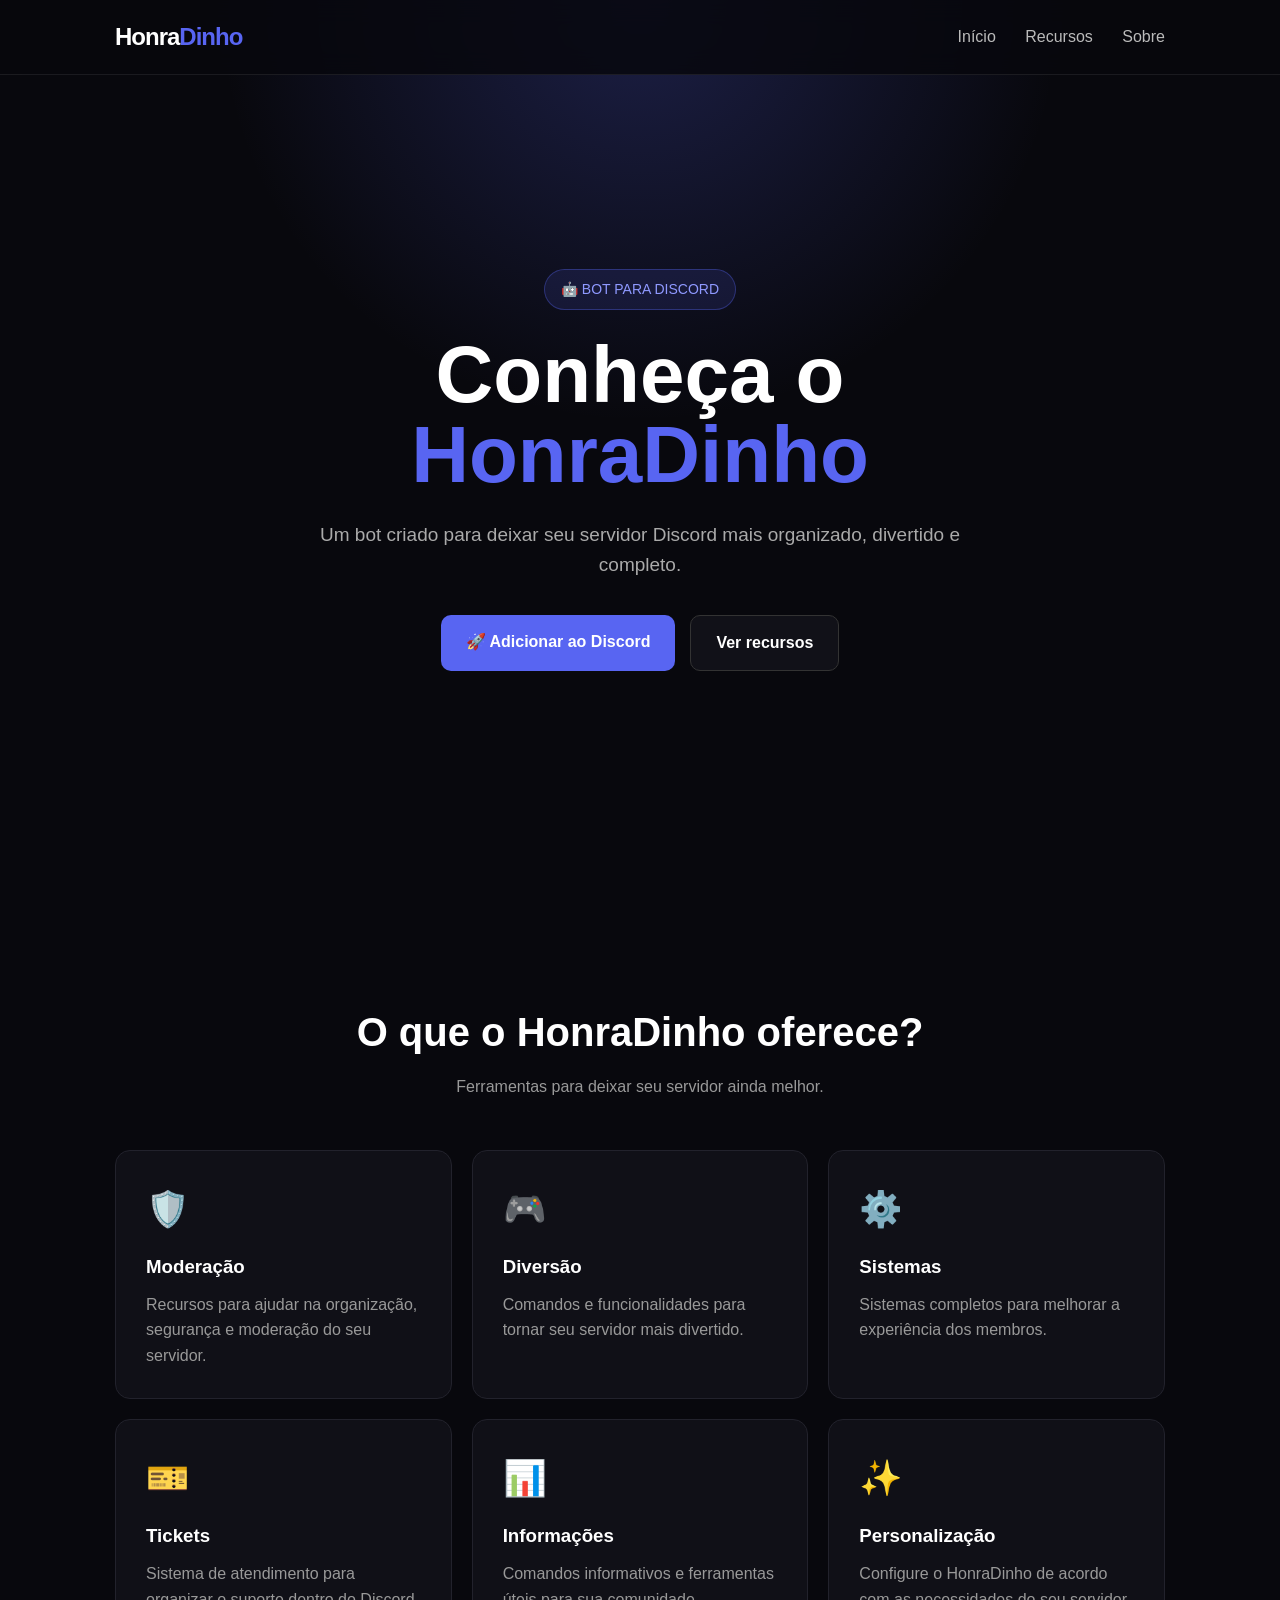
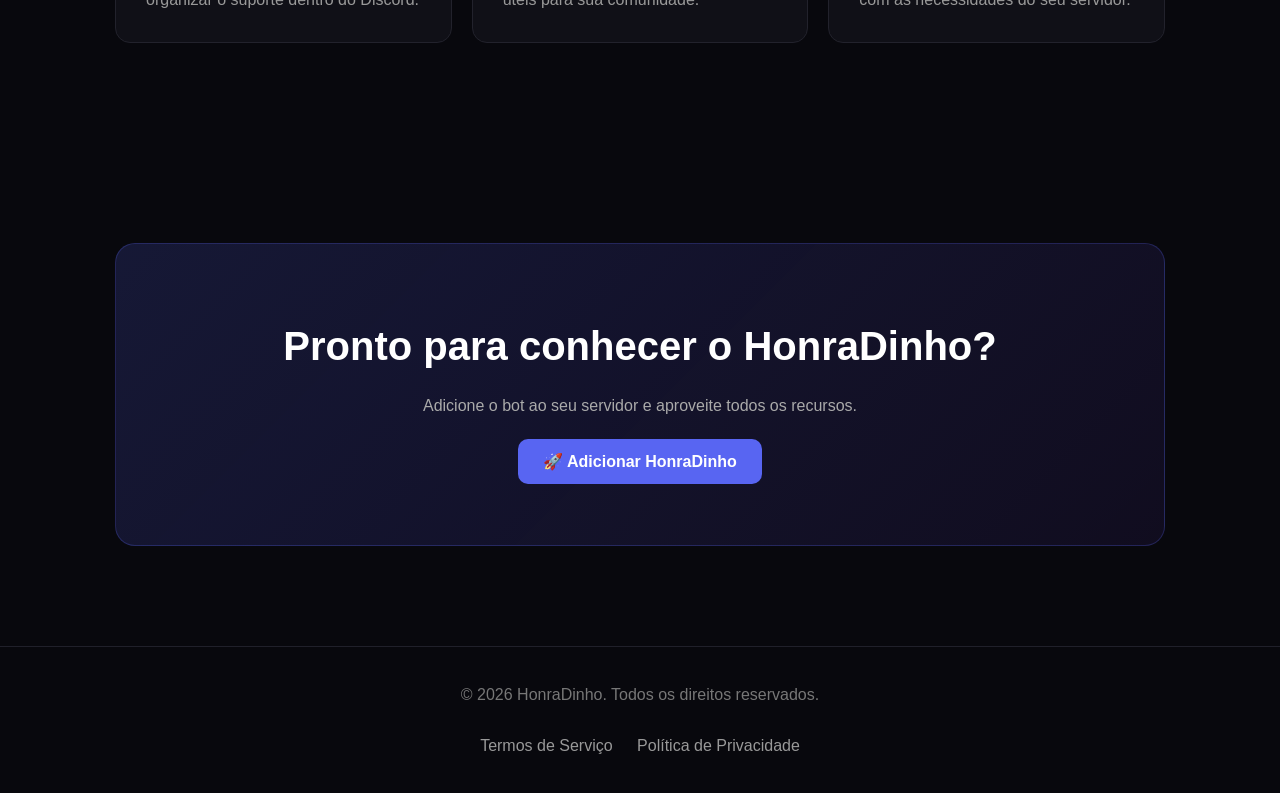
==== index.html @ f8a498e7 "Create index.html" ====
<!DOCTYPE html>
<html lang="pt-BR">
<head>
    <meta charset="UTF-8">
    <meta name="viewport" content="width=device-width, initial-scale=1.0">

    <title>HonraDinho — Seu bot para Discord</title>

    <meta name="description" content="HonraDinho é um bot completo para deixar seu servidor Discord mais organizado, divertido e seguro.">

    <style>
        * {
            margin: 0;
            padding: 0;
            box-sizing: border-box;
            font-family: Arial, Helvetica, sans-serif;
        }

        html {
            scroll-behavior: smooth;
        }

        body {
            background: #08080d;
            color: white;
            line-height: 1.6;
        }

        header {
            position: fixed;
            top: 0;
            width: 100%;
            z-index: 1000;
            background: rgba(8, 8, 13, 0.85);
            backdrop-filter: blur(12px);
            border-bottom: 1px solid rgba(255,255,255,0.08);
        }

        nav {
            max-width: 1100px;
            margin: auto;
            padding: 18px 25px;
            display: flex;
            justify-content: space-between;
            align-items: center;
        }

        .logo {
            font-size: 24px;
            font-weight: 800;
            letter-spacing: -1px;
        }

        .logo span {
            color: #5865F2;
        }

        nav a {
            color: #bbb;
            text-decoration: none;
            margin-left: 25px;
            transition: 0.3s;
        }

        nav a:hover {
            color: white;
        }

        .hero {
            min-height: 100vh;
            display: flex;
            align-items: center;
            justify-content: center;
            text-align: center;
            padding: 120px 20px 80px;
            background:
                radial-gradient(circle at top, rgba(88,101,242,0.25), transparent 40%),
                #08080d;
        }

        .hero-content {
            max-width: 800px;
        }

        .badge {
            display: inline-block;
            padding: 8px 16px;
            border-radius: 30px;
            background: rgba(88,101,242,0.12);
            border: 1px solid rgba(88,101,242,0.35);
            color: #8f99ff;
            margin-bottom: 25px;
            font-size: 14px;
        }

        h1 {
            font-size: clamp(45px, 8vw, 80px);
            line-height: 1;
            margin-bottom: 25px;
        }

        h1 span {
            color: #5865F2;
        }

        .hero p {
            color: #aaa;
            font-size: 19px;
            max-width: 650px;
            margin: auto;
        }

        .buttons {
            margin-top: 35px;
            display: flex;
            justify-content: center;
            gap: 15px;
            flex-wrap: wrap;
        }

        .button {
            text-decoration: none;
            padding: 14px 25px;
            border-radius: 10px;
            font-weight: bold;
            transition: 0.3s;
        }

        .primary {
            background: #5865F2;
            color: white;
        }

        .primary:hover {
            transform: translateY(-3px);
            background: #4752c4;
        }

        .secondary {
            border: 1px solid #333;
            color: white;
            background: #111118;
        }

        .secondary:hover {
            transform: translateY(-3px);
            background: #181820;
        }

        section {
            max-width: 1100px;
            margin: auto;
            padding: 100px 25px;
        }

        .section-title {
            text-align: center;
            margin-bottom: 50px;
        }

        .section-title h2 {
            font-size: 40px;
            margin-bottom: 10px;
        }

        .section-title p {
            color: #999;
        }

        .cards {
            display: grid;
            grid-template-columns: repeat(3, 1fr);
            gap: 20px;
        }

        .card {
            background: #101017;
            border: 1px solid #22222c;
            border-radius: 15px;
            padding: 30px;
            transition: 0.3s;
        }

        .card:hover {
            transform: translateY(-5px);
            border-color: #5865F2;
        }

        .icon {
            font-size: 35px;
            margin-bottom: 15px;
        }

        .card h3 {
            margin-bottom: 10px;
        }

        .card p {
            color: #999;
        }

        .cta {
            text-align: center;
            background: linear-gradient(
                135deg,
                rgba(88,101,242,0.18),
                rgba(120,70,255,0.08)
            );
            border: 1px solid rgba(88,101,242,0.25);
            border-radius: 20px;
            padding: 70px 25px;
        }

        .cta h2 {
            font-size: 40px;
            margin-bottom: 15px;
        }

        .cta p {
            color: #aaa;
            margin-bottom: 30px;
        }

        footer {
            border-top: 1px solid #20202a;
            padding: 35px 20px;
            text-align: center;
            color: #777;
        }

        footer a {
            color: #999;
            text-decoration: none;
            margin: 0 10px;
        }

        footer a:hover {
            color: white;
        }

        @media (max-width: 750px) {
            nav a {
                display: none;
            }

            .cards {
                grid-template-columns: 1fr;
            }

            .hero p {
                font-size: 16px;
            }

            .section-title h2,
            .cta h2 {
                font-size: 32px;
            }
        }
    </style>
</head>

<body>

<header>
    <nav>
        <div class="logo">Honra<span>Dinho</span></div>

        <div>
            <a href="#inicio">Início</a>
            <a href="#recursos">Recursos</a>
            <a href="#sobre">Sobre</a>
        </div>
    </nav>
</header>

<main>

    <section class="hero" id="inicio">
        <div class="hero-content">

            <div class="badge">
                🤖 BOT PARA DISCORD
            </div>

            <h1>
                Conheça o <span>HonraDinho</span>
            </h1>

            <p>
                Um bot criado para deixar seu servidor Discord
                mais organizado, divertido e completo.
            </p>

            <div class="buttons">
                <a href="#" class="button primary">
                    🚀 Adicionar ao Discord
                </a>

                <a href="#recursos" class="button secondary">
                    Ver recursos
                </a>
            </div>

        </div>
    </section>


    <section id="recursos">

        <div class="section-title">
            <h2>O que o HonraDinho oferece?</h2>
            <p>Ferramentas para deixar seu servidor ainda melhor.</p>
        </div>

        <div class="cards">

            <div class="card">
                <div class="icon">🛡️</div>
                <h3>Moderação</h3>
                <p>
                    Recursos para ajudar na organização,
                    segurança e moderação do seu servidor.
                </p>
            </div>

            <div class="card">
                <div class="icon">🎮</div>
                <h3>Diversão</h3>
                <p>
                    Comandos e funcionalidades para
                    tornar seu servidor mais divertido.
                </p>
            </div>

            <div class="card">
                <div class="icon">⚙️</div>
                <h3>Sistemas</h3>
                <p>
                    Sistemas completos para melhorar
                    a experiência dos membros.
                </p>
            </div>

            <div class="card">
                <div class="icon">🎫</div>
                <h3>Tickets</h3>
                <p>
                    Sistema de atendimento para organizar
                    o suporte dentro do Discord.
                </p>
            </div>

            <div class="card">
                <div class="icon">📊</div>
                <h3>Informações</h3>
                <p>
                    Comandos informativos e ferramentas
                    úteis para sua comunidade.
                </p>
            </div>

            <div class="card">
                <div class="icon">✨</div>
                <h3>Personalização</h3>
                <p>
                    Configure o HonraDinho de acordo
                    com as necessidades do seu servidor.
                </p>
            </div>

        </div>

    </section>


    <section id="sobre">

        <div class="cta">

            <h2>Pronto para conhecer o HonraDinho?</h2>

            <p>
                Adicione o bot ao seu servidor e aproveite
                todos os recursos.
            </p>

            <a href="#" class="button primary">
                🚀 Adicionar HonraDinho
            </a>

        </div>

    </section>

</main>


<footer>

    <p>© 2026 HonraDinho. Todos os direitos reservados.</p>

    <br>

    <a href="terms.html">Termos de Serviço</a>

    <a href="privacy.html">Política de Privacidade</a>

</footer>

</body>
</html>
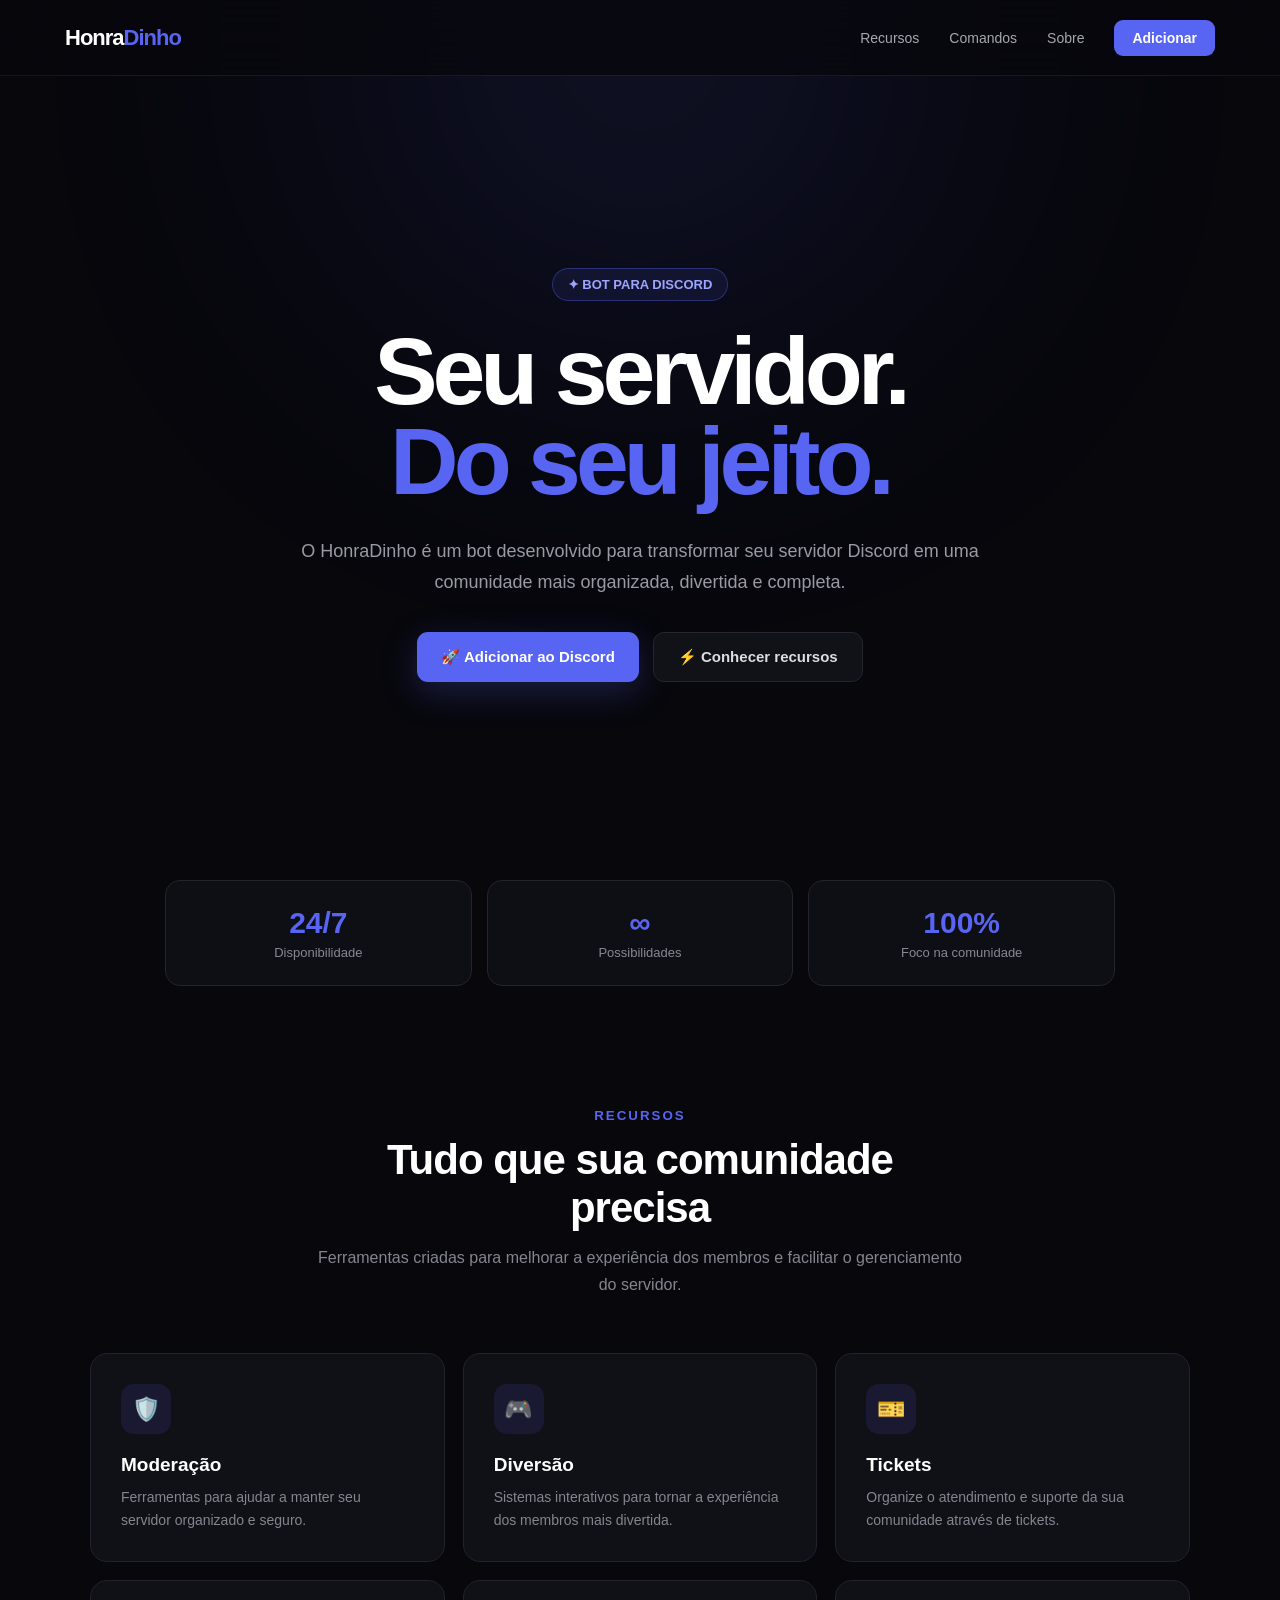
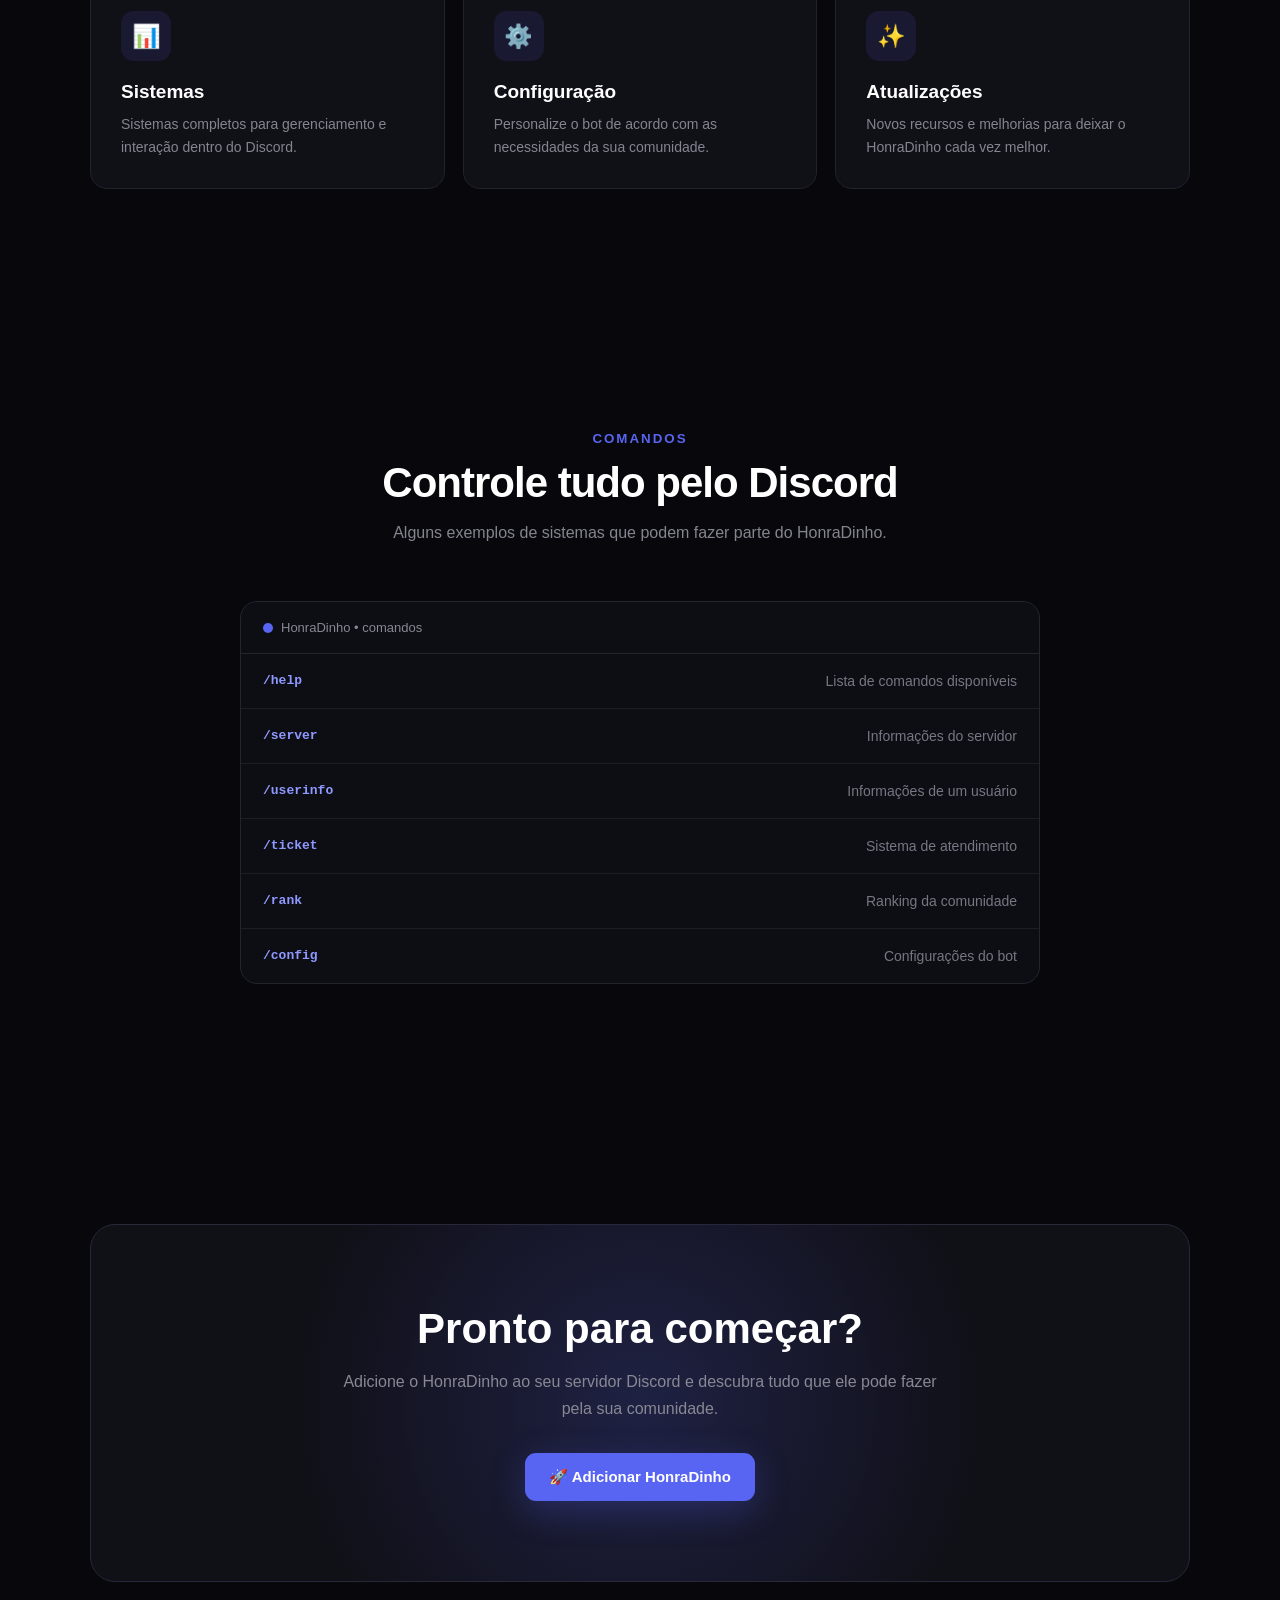
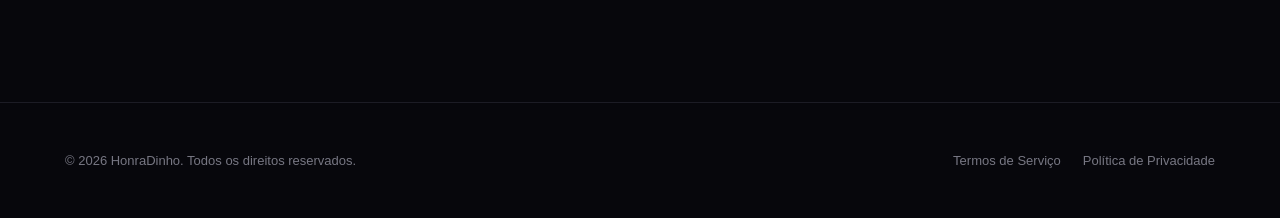
==== commit 9f581432: "Update index.html" ====
--- a/index.html
+++ b/index.html
@@ -4,16 +4,18 @@
     <meta charset="UTF-8">
     <meta name="viewport" content="width=device-width, initial-scale=1.0">
 
-    <title>HonraDinho — Seu bot para Discord</title>
-
-    <meta name="description" content="HonraDinho é um bot completo para deixar seu servidor Discord mais organizado, divertido e seguro.">
+    <title>HonraDinho | Discord Bot</title>
+
+    <meta
+        name="description"
+        content="HonraDinho é um bot completo para Discord, desenvolvido para diversão, moderação e gerenciamento de comunidades."
+    >
 
     <style>
         * {
             margin: 0;
             padding: 0;
             box-sizing: border-box;
-            font-family: Arial, Helvetica, sans-serif;
         }
 
         html {
@@ -21,389 +23,897 @@
         }
 
         body {
-            background: #08080d;
-            color: white;
-            line-height: 1.6;
-        }
+            font-family: Arial, Helvetica, sans-serif;
+            background: #07070c;
+            color: #ffffff;
+            overflow-x: hidden;
+        }
+
+        a {
+            text-decoration: none;
+            color: inherit;
+        }
+
+        /* =========================
+           FUNDO
+        ========================= */
+
+        body::before {
+            content: "";
+            position: fixed;
+            width: 600px;
+            height: 600px;
+            top: -250px;
+            left: 50%;
+            transform: translateX(-50%);
+            background: #5865f2;
+            opacity: 0.12;
+            filter: blur(150px);
+            border-radius: 50%;
+            pointer-events: none;
+            z-index: -1;
+        }
+
+        /* =========================
+           NAVBAR
+        ========================= */
 
         header {
             position: fixed;
             top: 0;
+            left: 0;
             width: 100%;
             z-index: 1000;
-            background: rgba(8, 8, 13, 0.85);
-            backdrop-filter: blur(12px);
-            border-bottom: 1px solid rgba(255,255,255,0.08);
-        }
-
-        nav {
-            max-width: 1100px;
+            background: rgba(7, 7, 12, 0.75);
+            backdrop-filter: blur(20px);
+            border-bottom: 1px solid rgba(255,255,255,0.07);
+        }
+
+        .navbar {
+            max-width: 1200px;
+            height: 75px;
             margin: auto;
-            padding: 18px 25px;
+            padding: 0 25px;
+
+            display: flex;
+            align-items: center;
+            justify-content: space-between;
+        }
+
+        .logo {
+            font-size: 22px;
+            font-weight: 900;
+            letter-spacing: -1px;
+        }
+
+        .logo span {
+            color: #5865f2;
+        }
+
+        .nav-links {
+            display: flex;
+            align-items: center;
+            gap: 30px;
+        }
+
+        .nav-links a {
+            color: #a7a7b0;
+            font-size: 14px;
+            transition: 0.25s;
+        }
+
+        .nav-links a:hover {
+            color: #ffffff;
+        }
+
+        .nav-button {
+            padding: 10px 18px;
+            border-radius: 9px;
+            background: #5865f2;
+            color: white !important;
+            font-weight: bold;
+        }
+
+        .nav-button:hover {
+            background: #4752c4;
+            transform: translateY(-2px);
+        }
+
+        /* =========================
+           HERO
+        ========================= */
+
+        .hero {
+            min-height: 100vh;
+            padding: 150px 25px 100px;
+
+            display: flex;
+            justify-content: center;
+            align-items: center;
+
+            text-align: center;
+        }
+
+        .hero-content {
+            max-width: 900px;
+        }
+
+        .tag {
+            display: inline-flex;
+            align-items: center;
+            gap: 8px;
+
+            padding: 8px 15px;
+            margin-bottom: 25px;
+
+            border: 1px solid rgba(88,101,242,0.35);
+            background: rgba(88,101,242,0.1);
+
+            color: #9da5ff;
+            border-radius: 100px;
+
+            font-size: 13px;
+            font-weight: bold;
+        }
+
+        .hero h1 {
+            font-size: clamp(50px, 9vw, 95px);
+            line-height: 0.95;
+            letter-spacing: -5px;
+            margin-bottom: 30px;
+        }
+
+        .hero h1 span {
+            color: #5865f2;
+        }
+
+        .hero-description {
+            max-width: 680px;
+            margin: auto;
+
+            color: #9a9aa5;
+            font-size: 18px;
+            line-height: 1.7;
+        }
+
+        .hero-buttons {
+            display: flex;
+            justify-content: center;
+            flex-wrap: wrap;
+            gap: 14px;
+            margin-top: 35px;
+        }
+
+        .btn {
+            display: inline-flex;
+            align-items: center;
+            justify-content: center;
+            gap: 9px;
+
+            padding: 15px 24px;
+            border-radius: 11px;
+
+            font-size: 15px;
+            font-weight: 800;
+
+            transition: 0.25s;
+        }
+
+        .btn-primary {
+            background: #5865f2;
+            box-shadow: 0 10px 35px rgba(88,101,242,0.25);
+        }
+
+        .btn-primary:hover {
+            background: #4752c4;
+            transform: translateY(-4px);
+        }
+
+        .btn-secondary {
+            background: #111118;
+            border: 1px solid #252530;
+            color: #dddddf;
+        }
+
+        .btn-secondary:hover {
+            background: #181820;
+            transform: translateY(-4px);
+        }
+
+        /* =========================
+           STATS
+        ========================= */
+
+        .stats {
+            max-width: 1000px;
+            margin: -20px auto 0;
+            padding: 0 25px;
+
+            display: grid;
+            grid-template-columns: repeat(3, 1fr);
+            gap: 15px;
+        }
+
+        .stat {
+            padding: 25px;
+            text-align: center;
+
+            background: rgba(17,17,24,0.8);
+            border: 1px solid #24242f;
+            border-radius: 15px;
+        }
+
+        .stat-number {
+            font-size: 30px;
+            font-weight: 900;
+            color: #5865f2;
+        }
+
+        .stat-text {
+            color: #888894;
+            margin-top: 5px;
+            font-size: 13px;
+        }
+
+        /* =========================
+           SECTIONS
+        ========================= */
+
+        section {
+            max-width: 1150px;
+            margin: auto;
+            padding: 120px 25px;
+        }
+
+        .section-header {
+            text-align: center;
+            max-width: 650px;
+            margin: 0 auto 55px;
+        }
+
+        .section-header small {
+            color: #5865f2;
+            font-weight: bold;
+            text-transform: uppercase;
+            letter-spacing: 2px;
+        }
+
+        .section-header h2 {
+            font-size: 42px;
+            margin: 12px 0;
+            letter-spacing: -1px;
+        }
+
+        .section-header p {
+            color: #858590;
+            line-height: 1.7;
+        }
+
+        /* =========================
+           FEATURES
+        ========================= */
+
+        .features {
+            display: grid;
+            grid-template-columns: repeat(3, 1fr);
+            gap: 18px;
+        }
+
+        .feature {
+            padding: 30px;
+
+            background: #101017;
+            border: 1px solid #22222d;
+            border-radius: 17px;
+
+            transition: 0.3s;
+        }
+
+        .feature:hover {
+            transform: translateY(-7px);
+            border-color: rgba(88,101,242,0.6);
+            box-shadow: 0 15px 40px rgba(0,0,0,0.25);
+        }
+
+        .feature-icon {
+            width: 50px;
+            height: 50px;
+
+            display: flex;
+            align-items: center;
+            justify-content: center;
+
+            border-radius: 13px;
+            background: rgba(88,101,242,0.12);
+
+            font-size: 23px;
+            margin-bottom: 20px;
+        }
+
+        .feature h3 {
+            margin-bottom: 10px;
+            font-size: 19px;
+        }
+
+        .feature p {
+            color: #858590;
+            line-height: 1.6;
+            font-size: 14px;
+        }
+
+        /* =========================
+           COMMANDS
+        ========================= */
+
+        .commands-box {
+            max-width: 800px;
+            margin: auto;
+
+            background: #0d0d14;
+            border: 1px solid #24242f;
+            border-radius: 17px;
+            overflow: hidden;
+        }
+
+        .command-header {
+            padding: 18px 22px;
+            border-bottom: 1px solid #24242f;
+
+            display: flex;
+            align-items: center;
+            gap: 8px;
+
+            color: #888894;
+            font-size: 13px;
+        }
+
+        .dot {
+            width: 10px;
+            height: 10px;
+            border-radius: 50%;
+            background: #5865f2;
+        }
+
+        .command {
+            padding: 19px 22px;
+            display: flex;
+            justify-content: space-between;
+            gap: 20px;
+
+            border-bottom: 1px solid #1d1d27;
+        }
+
+        .command:last-child {
+            border-bottom: none;
+        }
+
+        .command-name {
+            color: #8f99ff;
+            font-family: monospace;
+            font-weight: bold;
+        }
+
+        .command-description {
+            color: #777783;
+            text-align: right;
+            font-size: 14px;
+        }
+
+        /* =========================
+           CTA
+        ========================= */
+
+        .cta-container {
+            padding: 80px 30px;
+            text-align: center;
+
+            background:
+                radial-gradient(
+                    circle at center,
+                    rgba(88,101,242,0.2),
+                    transparent 60%
+                ),
+                #101017;
+
+            border: 1px solid #28283a;
+            border-radius: 25px;
+        }
+
+        .cta-container h2 {
+            font-size: 42px;
+            margin-bottom: 15px;
+        }
+
+        .cta-container p {
+            max-width: 600px;
+            margin: 0 auto;
+            color: #888894;
+            line-height: 1.7;
+        }
+
+        .cta-container .btn {
+            margin-top: 30px;
+        }
+
+        /* =========================
+           FOOTER
+        ========================= */
+
+        footer {
+            border-top: 1px solid #1c1c25;
+            padding: 50px 25px;
+        }
+
+        .footer-content {
+            max-width: 1150px;
+            margin: auto;
+
             display: flex;
             justify-content: space-between;
             align-items: center;
-        }
-
-        .logo {
-            font-size: 24px;
-            font-weight: 800;
-            letter-spacing: -1px;
-        }
-
-        .logo span {
-            color: #5865F2;
-        }
-
-        nav a {
-            color: #bbb;
-            text-decoration: none;
-            margin-left: 25px;
-            transition: 0.3s;
-        }
-
-        nav a:hover {
+            gap: 30px;
+        }
+
+        .footer-brand {
+            color: #777783;
+            font-size: 13px;
+        }
+
+        .footer-links {
+            display: flex;
+            gap: 22px;
+        }
+
+        .footer-links a {
+            color: #777783;
+            font-size: 13px;
+            transition: 0.2s;
+        }
+
+        .footer-links a:hover {
             color: white;
         }
 
-        .hero {
-            min-height: 100vh;
-            display: flex;
-            align-items: center;
-            justify-content: center;
-            text-align: center;
-            padding: 120px 20px 80px;
-            background:
-                radial-gradient(circle at top, rgba(88,101,242,0.25), transparent 40%),
-                #08080d;
-        }
-
-        .hero-content {
-            max-width: 800px;
-        }
-
-        .badge {
-            display: inline-block;
-            padding: 8px 16px;
-            border-radius: 30px;
-            background: rgba(88,101,242,0.12);
-            border: 1px solid rgba(88,101,242,0.35);
-            color: #8f99ff;
-            margin-bottom: 25px;
-            font-size: 14px;
-        }
-
-        h1 {
-            font-size: clamp(45px, 8vw, 80px);
-            line-height: 1;
-            margin-bottom: 25px;
-        }
-
-        h1 span {
-            color: #5865F2;
-        }
-
-        .hero p {
-            color: #aaa;
-            font-size: 19px;
-            max-width: 650px;
-            margin: auto;
-        }
-
-        .buttons {
-            margin-top: 35px;
-            display: flex;
-            justify-content: center;
-            gap: 15px;
-            flex-wrap: wrap;
-        }
-
-        .button {
-            text-decoration: none;
-            padding: 14px 25px;
-            border-radius: 10px;
-            font-weight: bold;
-            transition: 0.3s;
-        }
-
-        .primary {
-            background: #5865F2;
-            color: white;
-        }
-
-        .primary:hover {
-            transform: translateY(-3px);
-            background: #4752c4;
-        }
-
-        .secondary {
-            border: 1px solid #333;
-            color: white;
-            background: #111118;
-        }
-
-        .secondary:hover {
-            transform: translateY(-3px);
-            background: #181820;
-        }
-
-        section {
-            max-width: 1100px;
-            margin: auto;
-            padding: 100px 25px;
-        }
-
-        .section-title {
-            text-align: center;
-            margin-bottom: 50px;
-        }
-
-        .section-title h2 {
-            font-size: 40px;
-            margin-bottom: 10px;
-        }
-
-        .section-title p {
-            color: #999;
-        }
-
-        .cards {
-            display: grid;
-            grid-template-columns: repeat(3, 1fr);
-            gap: 20px;
-        }
-
-        .card {
-            background: #101017;
-            border: 1px solid #22222c;
-            border-radius: 15px;
-            padding: 30px;
-            transition: 0.3s;
-        }
-
-        .card:hover {
-            transform: translateY(-5px);
-            border-color: #5865F2;
-        }
-
-        .icon {
-            font-size: 35px;
-            margin-bottom: 15px;
-        }
-
-        .card h3 {
-            margin-bottom: 10px;
-        }
-
-        .card p {
-            color: #999;
-        }
-
-        .cta {
-            text-align: center;
-            background: linear-gradient(
-                135deg,
-                rgba(88,101,242,0.18),
-                rgba(120,70,255,0.08)
-            );
-            border: 1px solid rgba(88,101,242,0.25);
-            border-radius: 20px;
-            padding: 70px 25px;
-        }
-
-        .cta h2 {
-            font-size: 40px;
-            margin-bottom: 15px;
-        }
-
-        .cta p {
-            color: #aaa;
-            margin-bottom: 30px;
-        }
-
-        footer {
-            border-top: 1px solid #20202a;
-            padding: 35px 20px;
-            text-align: center;
-            color: #777;
-        }
-
-        footer a {
-            color: #999;
-            text-decoration: none;
-            margin: 0 10px;
-        }
-
-        footer a:hover {
-            color: white;
-        }
-
-        @media (max-width: 750px) {
-            nav a {
+        /* =========================
+           RESPONSIVO
+        ========================= */
+
+        @media (max-width: 800px) {
+
+            .nav-links a:not(.nav-button) {
                 display: none;
             }
 
-            .cards {
+            .features {
                 grid-template-columns: 1fr;
             }
 
-            .hero p {
+            .stats {
+                grid-template-columns: 1fr;
+            }
+
+            .hero h1 {
+                letter-spacing: -3px;
+            }
+
+            .section-header h2,
+            .cta-container h2 {
+                font-size: 32px;
+            }
+
+            .command {
+                flex-direction: column;
+                gap: 8px;
+            }
+
+            .command-description {
+                text-align: left;
+            }
+
+            .footer-content {
+                flex-direction: column;
+                text-align: center;
+            }
+
+            .hero-description {
                 font-size: 16px;
             }
-
-            .section-title h2,
-            .cta h2 {
-                font-size: 32px;
-            }
         }
     </style>
 </head>
 
 <body>
 
+<!-- =========================
+     NAVBAR
+========================= -->
+
 <header>
-    <nav>
-        <div class="logo">Honra<span>Dinho</span></div>
-
-        <div>
-            <a href="#inicio">Início</a>
+
+    <nav class="navbar">
+
+        <a href="#inicio" class="logo">
+            Honra<span>Dinho</span>
+        </a>
+
+        <div class="nav-links">
+
             <a href="#recursos">Recursos</a>
+
+            <a href="#comandos">Comandos</a>
+
             <a href="#sobre">Sobre</a>
-        </div>
+
+            <a
+                href="https://discord.com/oauth2/authorize?client_id=1535116053649162300&permissions=8&scope=bot%20applications.commands"
+                class="nav-button"
+                target="_blank"
+            >
+                Adicionar
+            </a>
+
+        </div>
+
     </nav>
+
 </header>
 
+
+<!-- =========================
+     HERO
+========================= -->
+
 <main>
 
-    <section class="hero" id="inicio">
-        <div class="hero-content">
-
-            <div class="badge">
-                🤖 BOT PARA DISCORD
-            </div>
-
-            <h1>
-                Conheça o <span>HonraDinho</span>
-            </h1>
+<section class="hero" id="inicio">
+
+    <div class="hero-content">
+
+        <div class="tag">
+            ✦ BOT PARA DISCORD
+        </div>
+
+        <h1>
+            Seu servidor.<br>
+            <span>Do seu jeito.</span>
+        </h1>
+
+        <p class="hero-description">
+            O HonraDinho é um bot desenvolvido para transformar
+            seu servidor Discord em uma comunidade mais organizada,
+            divertida e completa.
+        </p>
+
+        <div class="hero-buttons">
+
+            <a
+                href="https://discord.com/oauth2/authorize?client_id=1535116053649162300&permissions=8&scope=bot%20applications.commands"
+                class="btn btn-primary"
+                target="_blank"
+            >
+                🚀 Adicionar ao Discord
+            </a>
+
+            <a href="#recursos" class="btn btn-secondary">
+                ⚡ Conhecer recursos
+            </a>
+
+        </div>
+
+    </div>
+
+</section>
+
+
+<!-- =========================
+     STATS
+========================= -->
+
+<div class="stats">
+
+    <div class="stat">
+        <div class="stat-number">24/7</div>
+        <div class="stat-text">Disponibilidade</div>
+    </div>
+
+    <div class="stat">
+        <div class="stat-number">∞</div>
+        <div class="stat-text">Possibilidades</div>
+    </div>
+
+    <div class="stat">
+        <div class="stat-number">100%</div>
+        <div class="stat-text">Foco na comunidade</div>
+    </div>
+
+</div>
+
+
+<!-- =========================
+     RECURSOS
+========================= -->
+
+<section id="recursos">
+
+    <div class="section-header">
+
+        <small>Recursos</small>
+
+        <h2>Tudo que sua comunidade precisa</h2>
+
+        <p>
+            Ferramentas criadas para melhorar a experiência
+            dos membros e facilitar o gerenciamento do servidor.
+        </p>
+
+    </div>
+
+
+    <div class="features">
+
+        <div class="feature">
+
+            <div class="feature-icon">🛡️</div>
+
+            <h3>Moderação</h3>
 
             <p>
-                Um bot criado para deixar seu servidor Discord
-                mais organizado, divertido e completo.
+                Ferramentas para ajudar a manter seu servidor
+                organizado e seguro.
             </p>
 
-            <div class="buttons">
-                <a href="#" class="button primary">
-                    🚀 Adicionar ao Discord
-                </a>
-
-                <a href="#recursos" class="button secondary">
-                    Ver recursos
-                </a>
-            </div>
-
-        </div>
-    </section>
-
-
-    <section id="recursos">
-
-        <div class="section-title">
-            <h2>O que o HonraDinho oferece?</h2>
-            <p>Ferramentas para deixar seu servidor ainda melhor.</p>
-        </div>
-
-        <div class="cards">
-
-            <div class="card">
-                <div class="icon">🛡️</div>
-                <h3>Moderação</h3>
-                <p>
-                    Recursos para ajudar na organização,
-                    segurança e moderação do seu servidor.
-                </p>
-            </div>
-
-            <div class="card">
-                <div class="icon">🎮</div>
-                <h3>Diversão</h3>
-                <p>
-                    Comandos e funcionalidades para
-                    tornar seu servidor mais divertido.
-                </p>
-            </div>
-
-            <div class="card">
-                <div class="icon">⚙️</div>
-                <h3>Sistemas</h3>
-                <p>
-                    Sistemas completos para melhorar
-                    a experiência dos membros.
-                </p>
-            </div>
-
-            <div class="card">
-                <div class="icon">🎫</div>
-                <h3>Tickets</h3>
-                <p>
-                    Sistema de atendimento para organizar
-                    o suporte dentro do Discord.
-                </p>
-            </div>
-
-            <div class="card">
-                <div class="icon">📊</div>
-                <h3>Informações</h3>
-                <p>
-                    Comandos informativos e ferramentas
-                    úteis para sua comunidade.
-                </p>
-            </div>
-
-            <div class="card">
-                <div class="icon">✨</div>
-                <h3>Personalização</h3>
-                <p>
-                    Configure o HonraDinho de acordo
-                    com as necessidades do seu servidor.
-                </p>
-            </div>
-
-        </div>
-
-    </section>
-
-
-    <section id="sobre">
-
-        <div class="cta">
-
-            <h2>Pronto para conhecer o HonraDinho?</h2>
+        </div>
+
+
+        <div class="feature">
+
+            <div class="feature-icon">🎮</div>
+
+            <h3>Diversão</h3>
 
             <p>
-                Adicione o bot ao seu servidor e aproveite
-                todos os recursos.
+                Sistemas interativos para tornar a experiência
+                dos membros mais divertida.
             </p>
 
-            <a href="#" class="button primary">
-                🚀 Adicionar HonraDinho
+        </div>
+
+
+        <div class="feature">
+
+            <div class="feature-icon">🎫</div>
+
+            <h3>Tickets</h3>
+
+            <p>
+                Organize o atendimento e suporte da sua
+                comunidade através de tickets.
+            </p>
+
+        </div>
+
+
+        <div class="feature">
+
+            <div class="feature-icon">📊</div>
+
+            <h3>Sistemas</h3>
+
+            <p>
+                Sistemas completos para gerenciamento
+                e interação dentro do Discord.
+            </p>
+
+        </div>
+
+
+        <div class="feature">
+
+            <div class="feature-icon">⚙️</div>
+
+            <h3>Configuração</h3>
+
+            <p>
+                Personalize o bot de acordo com as necessidades
+                da sua comunidade.
+            </p>
+
+        </div>
+
+
+        <div class="feature">
+
+            <div class="feature-icon">✨</div>
+
+            <h3>Atualizações</h3>
+
+            <p>
+                Novos recursos e melhorias para deixar
+                o HonraDinho cada vez melhor.
+            </p>
+
+        </div>
+
+    </div>
+
+</section>
+
+
+<!-- =========================
+     COMANDOS
+========================= -->
+
+<section id="comandos">
+
+    <div class="section-header">
+
+        <small>Comandos</small>
+
+        <h2>Controle tudo pelo Discord</h2>
+
+        <p>
+            Alguns exemplos de sistemas que podem fazer parte
+            do HonraDinho.
+        </p>
+
+    </div>
+
+
+    <div class="commands-box">
+
+        <div class="command-header">
+
+            <span class="dot"></span>
+
+            HonraDinho • comandos
+
+        </div>
+
+
+        <div class="command">
+
+            <div class="command-name">
+                /help
+            </div>
+
+            <div class="command-description">
+                Lista de comandos disponíveis
+            </div>
+
+        </div>
+
+
+        <div class="command">
+
+            <div class="command-name">
+                /server
+            </div>
+
+            <div class="command-description">
+                Informações do servidor
+            </div>
+
+        </div>
+
+
+        <div class="command">
+
+            <div class="command-name">
+                /userinfo
+            </div>
+
+            <div class="command-description">
+                Informações de um usuário
+            </div>
+
+        </div>
+
+
+        <div class="command">
+
+            <div class="command-name">
+                /ticket
+            </div>
+
+            <div class="command-description">
+                Sistema de atendimento
+            </div>
+
+        </div>
+
+
+        <div class="command">
+
+            <div class="command-name">
+                /rank
+            </div>
+
+            <div class="command-description">
+                Ranking da comunidade
+            </div>
+
+        </div>
+
+
+        <div class="command">
+
+            <div class="command-name">
+                /config
+            </div>
+
+            <div class="command-description">
+                Configurações do bot
+            </div>
+
+        </div>
+
+    </div>
+
+</section>
+
+
+<!-- =========================
+     CTA
+========================= -->
+
+<section id="sobre">
+
+    <div class="cta-container">
+
+        <h2>
+            Pronto para começar?
+        </h2>
+
+        <p>
+            Adicione o HonraDinho ao seu servidor Discord
+            e descubra tudo que ele pode fazer pela sua comunidade.
+        </p>
+
+
+        <a
+            href="https://discord.com/oauth2/authorize?client_id=1535116053649162300&permissions=8&scope=bot%20applications.commands"
+            class="btn btn-primary"
+            target="_blank"
+        >
+            🚀 Adicionar HonraDinho
+        </a>
+
+    </div>
+
+</section>
+
+</main>
+
+
+<!-- =========================
+     FOOTER
+========================= -->
+
+<footer>
+
+    <div class="footer-content">
+
+        <div class="footer-brand">
+
+            © 2026 HonraDinho.
+            Todos os direitos reservados.
+
+        </div>
+
+
+        <div class="footer-links">
+
+            <a href="terms.html">
+                Termos de Serviço
             </a>
 
-        </div>
-
-    </section>
-
-</main>
-
-
-<footer>
-
-    <p>© 2026 HonraDinho. Todos os direitos reservados.</p>
-
-    <br>
-
-    <a href="terms.html">Termos de Serviço</a>
-
-    <a href="privacy.html">Política de Privacidade</a>
+            <a href="privacy.html">
+                Política de Privacidade
+            </a>
+
+        </div>
+
+    </div>
 
 </footer>
 
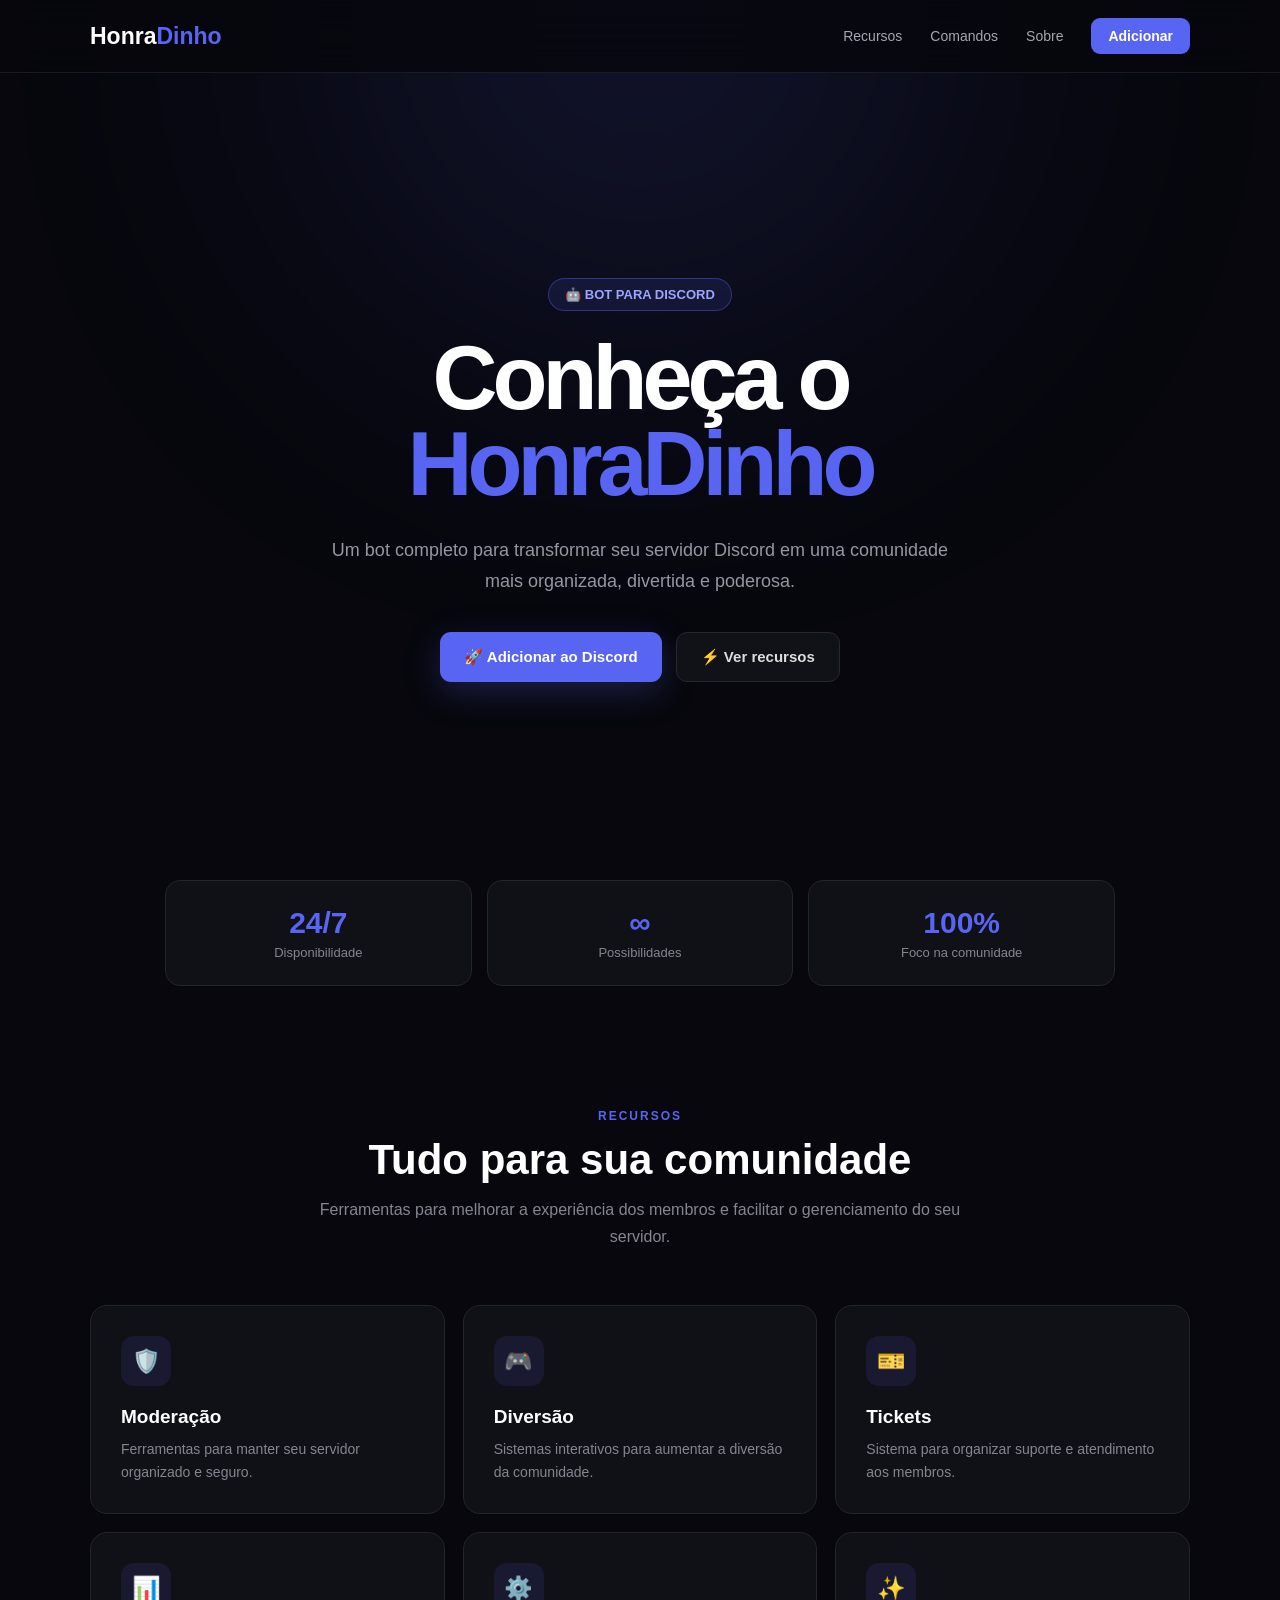
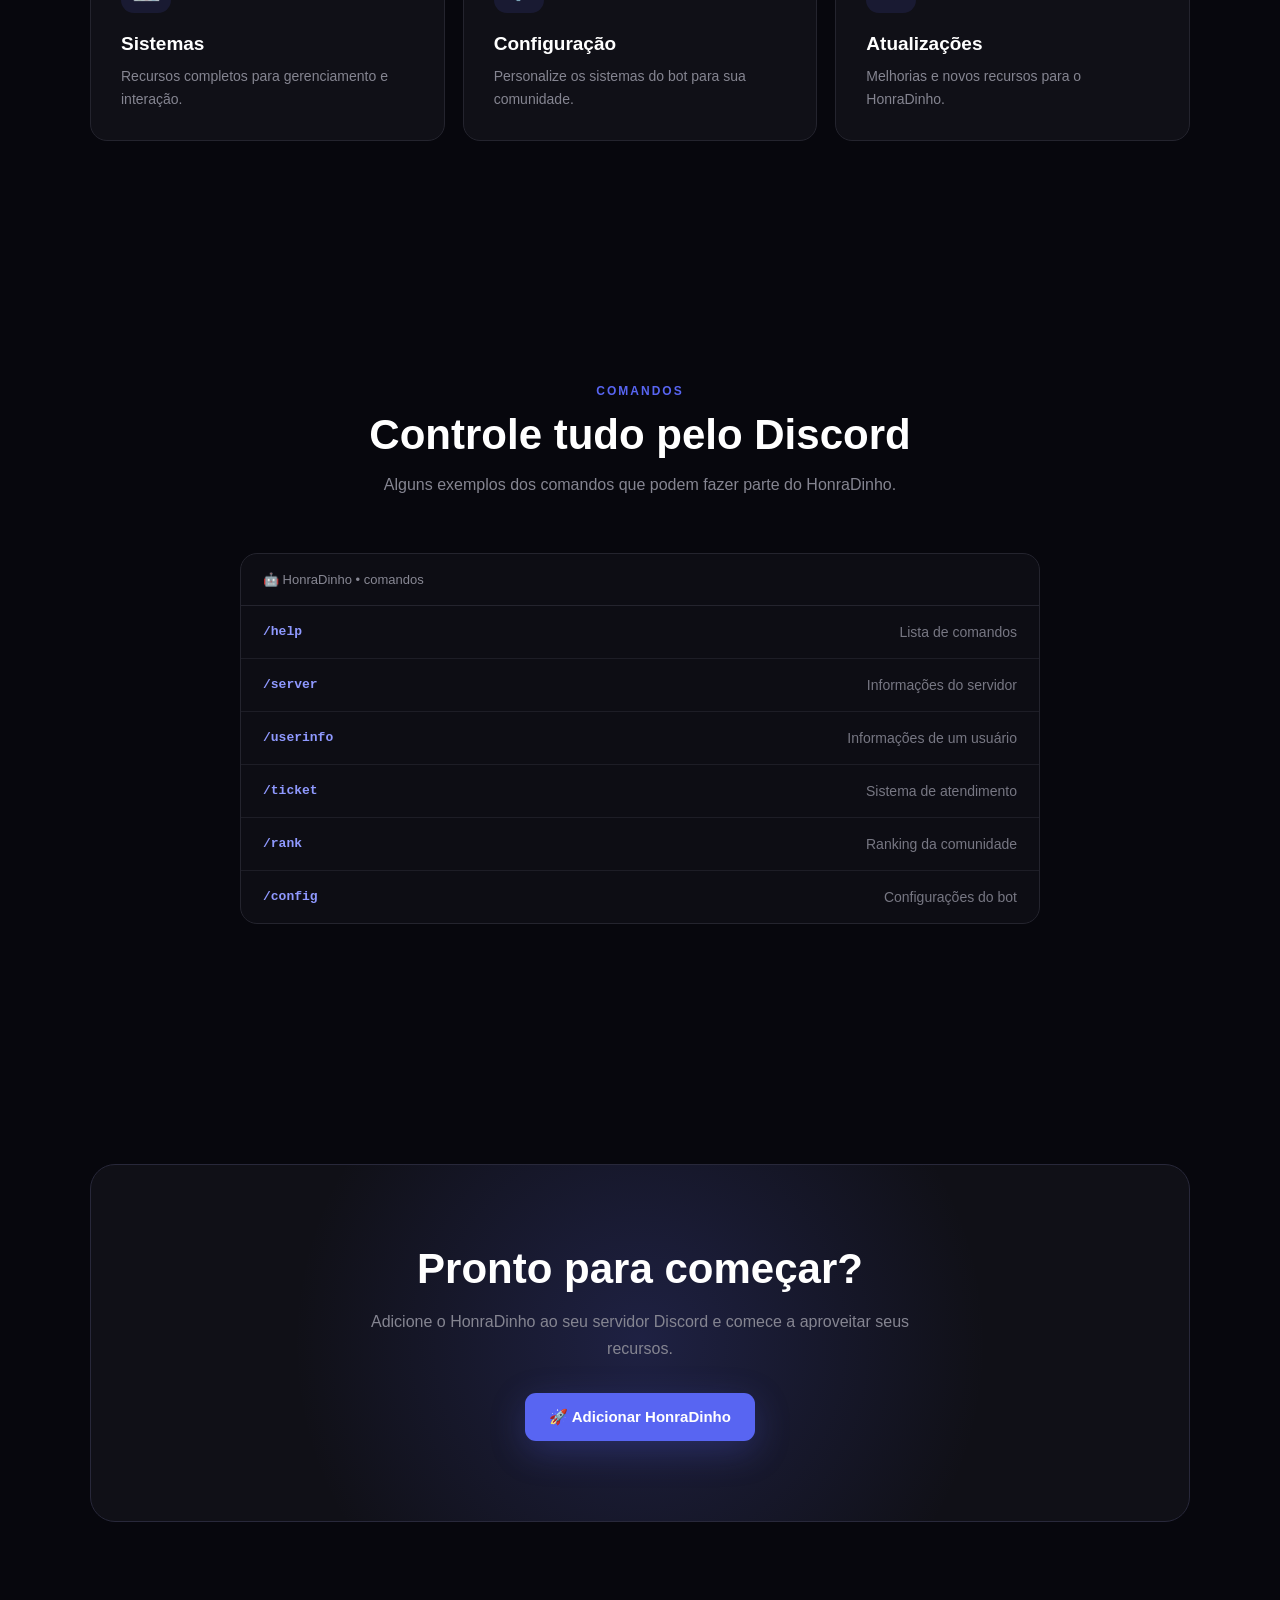
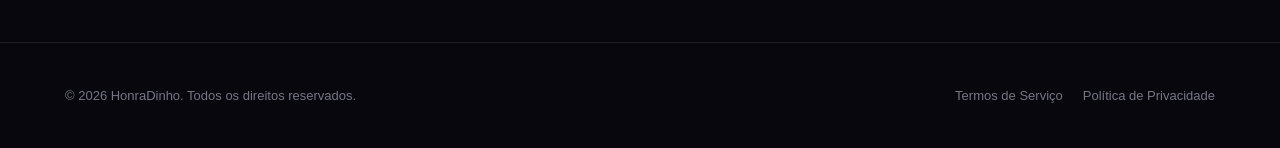
==== commit 9d8071be: "Update index.html" ====
--- a/index.html
+++ b/index.html
@@ -4,12 +4,9 @@
     <meta charset="UTF-8">
     <meta name="viewport" content="width=device-width, initial-scale=1.0">
 
-    <title>HonraDinho | Discord Bot</title>
-
-    <meta
-        name="description"
-        content="HonraDinho é um bot completo para Discord, desenvolvido para diversão, moderação e gerenciamento de comunidades."
-    >
+    <title>HonraDinho — Discord Bot</title>
+
+    <meta name="description" content="HonraDinho — um bot completo para seu servidor Discord.">
 
     <style>
         * {
@@ -24,8 +21,8 @@
 
         body {
             font-family: Arial, Helvetica, sans-serif;
-            background: #07070c;
-            color: #ffffff;
+            background: #07070d;
+            color: #fff;
             overflow-x: hidden;
         }
 
@@ -34,29 +31,25 @@
             color: inherit;
         }
 
-        /* =========================
-           FUNDO
-        ========================= */
+        /* FUNDO */
 
         body::before {
             content: "";
             position: fixed;
-            width: 600px;
-            height: 600px;
-            top: -250px;
+            width: 650px;
+            height: 650px;
+            top: -300px;
             left: 50%;
             transform: translateX(-50%);
             background: #5865f2;
-            opacity: 0.12;
+            opacity: 0.14;
             filter: blur(150px);
             border-radius: 50%;
             pointer-events: none;
             z-index: -1;
         }
 
-        /* =========================
-           NAVBAR
-        ========================= */
+        /* NAVBAR */
 
         header {
             position: fixed;
@@ -64,14 +57,14 @@
             left: 0;
             width: 100%;
             z-index: 1000;
-            background: rgba(7, 7, 12, 0.75);
-            backdrop-filter: blur(20px);
-            border-bottom: 1px solid rgba(255,255,255,0.07);
-        }
-
-        .navbar {
-            max-width: 1200px;
-            height: 75px;
+            background: rgba(7, 7, 13, 0.82);
+            backdrop-filter: blur(18px);
+            border-bottom: 1px solid rgba(255,255,255,0.08);
+        }
+
+        nav {
+            max-width: 1150px;
+            height: 72px;
             margin: auto;
             padding: 0 25px;
 
@@ -81,9 +74,8 @@
         }
 
         .logo {
-            font-size: 22px;
+            font-size: 23px;
             font-weight: 900;
-            letter-spacing: -1px;
         }
 
         .logo span {
@@ -93,90 +85,83 @@
         .nav-links {
             display: flex;
             align-items: center;
-            gap: 30px;
+            gap: 28px;
         }
 
         .nav-links a {
-            color: #a7a7b0;
+            color: #a6a6b0;
             font-size: 14px;
-            transition: 0.25s;
+            transition: 0.2s;
         }
 
         .nav-links a:hover {
-            color: #ffffff;
-        }
-
-        .nav-button {
-            padding: 10px 18px;
-            border-radius: 9px;
+            color: white;
+        }
+
+        .nav-add {
             background: #5865f2;
             color: white !important;
+            padding: 10px 17px;
+            border-radius: 9px;
             font-weight: bold;
         }
 
-        .nav-button:hover {
+        .nav-add:hover {
             background: #4752c4;
             transform: translateY(-2px);
         }
 
-        /* =========================
-           HERO
-        ========================= */
+        /* HERO */
 
         .hero {
             min-height: 100vh;
-            padding: 150px 25px 100px;
+            padding: 150px 25px 90px;
 
             display: flex;
+            align-items: center;
             justify-content: center;
-            align-items: center;
-
             text-align: center;
         }
 
         .hero-content {
-            max-width: 900px;
-        }
-
-        .tag {
-            display: inline-flex;
-            align-items: center;
-            gap: 8px;
-
-            padding: 8px 15px;
+            max-width: 850px;
+        }
+
+        .badge {
+            display: inline-block;
+            padding: 8px 16px;
             margin-bottom: 25px;
 
-            border: 1px solid rgba(88,101,242,0.35);
-            background: rgba(88,101,242,0.1);
+            border-radius: 50px;
+            border: 1px solid rgba(88,101,242,0.4);
+            background: rgba(88,101,242,0.12);
 
             color: #9da5ff;
-            border-radius: 100px;
-
             font-size: 13px;
             font-weight: bold;
         }
 
         .hero h1 {
-            font-size: clamp(50px, 9vw, 95px);
+            font-size: clamp(48px, 9vw, 90px);
             line-height: 0.95;
             letter-spacing: -5px;
-            margin-bottom: 30px;
+            margin-bottom: 28px;
         }
 
         .hero h1 span {
             color: #5865f2;
         }
 
-        .hero-description {
-            max-width: 680px;
+        .hero p {
+            max-width: 650px;
             margin: auto;
 
-            color: #9a9aa5;
+            color: #9696a2;
             font-size: 18px;
             line-height: 1.7;
         }
 
-        .hero-buttons {
+        .buttons {
             display: flex;
             justify-content: center;
             flex-wrap: wrap;
@@ -186,21 +171,23 @@
 
         .btn {
             display: inline-flex;
+            justify-content: center;
             align-items: center;
-            justify-content: center;
-            gap: 9px;
+            gap: 8px;
 
             padding: 15px 24px;
             border-radius: 11px;
 
             font-size: 15px;
-            font-weight: 800;
+            font-weight: bold;
 
             transition: 0.25s;
+            cursor: pointer;
         }
 
         .btn-primary {
             background: #5865f2;
+            color: white;
             box-shadow: 0 10px 35px rgba(88,101,242,0.25);
         }
 
@@ -211,8 +198,8 @@
 
         .btn-secondary {
             background: #111118;
-            border: 1px solid #252530;
-            color: #dddddf;
+            border: 1px solid #272732;
+            color: #ddd;
         }
 
         .btn-secondary:hover {
@@ -220,9 +207,7 @@
             transform: translateY(-4px);
         }
 
-        /* =========================
-           STATS
-        ========================= */
+        /* STATS */
 
         .stats {
             max-width: 1000px;
@@ -238,26 +223,24 @@
             padding: 25px;
             text-align: center;
 
-            background: rgba(17,17,24,0.8);
-            border: 1px solid #24242f;
+            background: #101017;
+            border: 1px solid #24242e;
             border-radius: 15px;
         }
 
         .stat-number {
+            color: #5865f2;
             font-size: 30px;
             font-weight: 900;
-            color: #5865f2;
         }
 
         .stat-text {
-            color: #888894;
+            color: #858591;
+            font-size: 13px;
             margin-top: 5px;
-            font-size: 13px;
-        }
-
-        /* =========================
-           SECTIONS
-        ========================= */
+        }
+
+        /* SEÇÕES */
 
         section {
             max-width: 1150px;
@@ -265,33 +248,31 @@
             padding: 120px 25px;
         }
 
-        .section-header {
-            text-align: center;
+        .section-title {
             max-width: 650px;
             margin: 0 auto 55px;
-        }
-
-        .section-header small {
+            text-align: center;
+        }
+
+        .section-title small {
             color: #5865f2;
+            text-transform: uppercase;
+            font-size: 12px;
             font-weight: bold;
-            text-transform: uppercase;
             letter-spacing: 2px;
         }
 
-        .section-header h2 {
+        .section-title h2 {
             font-size: 42px;
             margin: 12px 0;
-            letter-spacing: -1px;
-        }
-
-        .section-header p {
-            color: #858590;
+        }
+
+        .section-title p {
+            color: #858591;
             line-height: 1.7;
         }
 
-        /* =========================
-           FEATURES
-        ========================= */
+        /* RECURSOS */
 
         .features {
             display: grid;
@@ -303,7 +284,7 @@
             padding: 30px;
 
             background: #101017;
-            border: 1px solid #22222d;
+            border: 1px solid #24242e;
             border-radius: 17px;
 
             transition: 0.3s;
@@ -311,8 +292,7 @@
 
         .feature:hover {
             transform: translateY(-7px);
-            border-color: rgba(88,101,242,0.6);
-            box-shadow: 0 15px 40px rgba(0,0,0,0.25);
+            border-color: #5865f2;
         }
 
         .feature-icon {
@@ -320,14 +300,15 @@
             height: 50px;
 
             display: flex;
+            justify-content: center;
             align-items: center;
-            justify-content: center;
+
+            margin-bottom: 20px;
 
             border-radius: 13px;
             background: rgba(88,101,242,0.12);
 
             font-size: 23px;
-            margin-bottom: 20px;
         }
 
         .feature h3 {
@@ -336,51 +317,38 @@
         }
 
         .feature p {
-            color: #858590;
+            color: #858591;
+            font-size: 14px;
             line-height: 1.6;
-            font-size: 14px;
-        }
-
-        /* =========================
-           COMMANDS
-        ========================= */
-
-        .commands-box {
+        }
+
+        /* COMANDOS */
+
+        .commands {
             max-width: 800px;
             margin: auto;
 
             background: #0d0d14;
-            border: 1px solid #24242f;
+            border: 1px solid #24242e;
             border-radius: 17px;
             overflow: hidden;
         }
 
-        .command-header {
+        .commands-top {
             padding: 18px 22px;
-            border-bottom: 1px solid #24242f;
-
-            display: flex;
-            align-items: center;
-            gap: 8px;
-
+            border-bottom: 1px solid #24242e;
             color: #888894;
             font-size: 13px;
         }
 
-        .dot {
-            width: 10px;
-            height: 10px;
-            border-radius: 50%;
-            background: #5865f2;
-        }
-
         .command {
-            padding: 19px 22px;
+            padding: 18px 22px;
+
             display: flex;
             justify-content: space-between;
             gap: 20px;
 
-            border-bottom: 1px solid #1d1d27;
+            border-bottom: 1px solid #1d1d26;
         }
 
         .command:last-child {
@@ -399,17 +367,15 @@
             font-size: 14px;
         }
 
-        /* =========================
-           CTA
-        ========================= */
-
-        .cta-container {
-            padding: 80px 30px;
+        /* CTA */
+
+        .cta {
+            padding: 80px 25px;
             text-align: center;
 
             background:
                 radial-gradient(
-                    circle at center,
+                    circle,
                     rgba(88,101,242,0.2),
                     transparent 60%
                 ),
@@ -419,29 +385,27 @@
             border-radius: 25px;
         }
 
-        .cta-container h2 {
+        .cta h2 {
             font-size: 42px;
             margin-bottom: 15px;
         }
 
-        .cta-container p {
+        .cta p {
             max-width: 600px;
-            margin: 0 auto;
-            color: #888894;
+            margin: auto;
+            color: #858591;
             line-height: 1.7;
         }
 
-        .cta-container .btn {
+        .cta .btn {
             margin-top: 30px;
         }
 
-        /* =========================
-           FOOTER
-        ========================= */
+        /* FOOTER */
 
         footer {
-            border-top: 1px solid #1c1c25;
-            padding: 50px 25px;
+            border-top: 1px solid #1d1d26;
+            padding: 45px 25px;
         }
 
         .footer-content {
@@ -451,36 +415,33 @@
             display: flex;
             justify-content: space-between;
             align-items: center;
-            gap: 30px;
-        }
-
-        .footer-brand {
+            gap: 25px;
+        }
+
+        .copyright {
             color: #777783;
             font-size: 13px;
         }
 
         .footer-links {
             display: flex;
-            gap: 22px;
+            gap: 20px;
         }
 
         .footer-links a {
             color: #777783;
             font-size: 13px;
-            transition: 0.2s;
         }
 
         .footer-links a:hover {
             color: white;
         }
 
-        /* =========================
-           RESPONSIVO
-        ========================= */
+        /* CELULAR */
 
         @media (max-width: 800px) {
 
-            .nav-links a:not(.nav-button) {
+            .nav-links a:not(.nav-add) {
                 display: none;
             }
 
@@ -496,14 +457,13 @@
                 letter-spacing: -3px;
             }
 
-            .section-header h2,
-            .cta-container h2 {
+            .section-title h2,
+            .cta h2 {
                 font-size: 32px;
             }
 
             .command {
                 flex-direction: column;
-                gap: 8px;
             }
 
             .command-description {
@@ -515,7 +475,7 @@
                 text-align: center;
             }
 
-            .hero-description {
+            .hero p {
                 font-size: 16px;
             }
         }
@@ -524,13 +484,9 @@
 
 <body>
 
-<!-- =========================
-     NAVBAR
-========================= -->
-
 <header>
 
-    <nav class="navbar">
+    <nav>
 
         <a href="#inicio" class="logo">
             Honra<span>Dinho</span>
@@ -538,16 +494,24 @@
 
         <div class="nav-links">
 
-            <a href="#recursos">Recursos</a>
-
-            <a href="#comandos">Comandos</a>
-
-            <a href="#sobre">Sobre</a>
-
+            <a href="#recursos">
+                Recursos
+            </a>
+
+            <a href="#comandos">
+                Comandos
+            </a>
+
+            <a href="#sobre">
+                Sobre
+            </a>
+
+            <!-- BOTÃO DO DISCORD -->
             <a
-                href="https://discord.com/oauth2/authorize?client_id=1535116053649162300&permissions=8&scope=bot%20applications.commands"
-                class="nav-button"
+                href="https://discord.com/oauth2/authorize?client_id=1535116053649162300&scope=bot%20applications.commands&permissions=8"
                 target="_blank"
+                rel="noopener noreferrer"
+                class="nav-add"
             >
                 Adicionar
             </a>
@@ -559,347 +523,368 @@
 </header>
 
 
-<!-- =========================
-     HERO
-========================= -->
-
 <main>
 
-<section class="hero" id="inicio">
-
-    <div class="hero-content">
-
-        <div class="tag">
-            ✦ BOT PARA DISCORD
-        </div>
-
-        <h1>
-            Seu servidor.<br>
-            <span>Do seu jeito.</span>
-        </h1>
-
-        <p class="hero-description">
-            O HonraDinho é um bot desenvolvido para transformar
-            seu servidor Discord em uma comunidade mais organizada,
-            divertida e completa.
-        </p>
-
-        <div class="hero-buttons">
-
+    <!-- INÍCIO -->
+
+    <section class="hero" id="inicio">
+
+        <div class="hero-content">
+
+            <div class="badge">
+                🤖 BOT PARA DISCORD
+            </div>
+
+            <h1>
+                Conheça o<br>
+                <span>HonraDinho</span>
+            </h1>
+
+            <p>
+                Um bot completo para transformar seu servidor
+                Discord em uma comunidade mais organizada,
+                divertida e poderosa.
+            </p>
+
+            <div class="buttons">
+
+                <!-- BOTÃO PRINCIPAL DO DISCORD -->
+                <a
+                    href="https://discord.com/oauth2/authorize?client_id=1535116053649162300&scope=bot%20applications.commands&permissions=8"
+                    target="_blank"
+                    rel="noopener noreferrer"
+                    class="btn btn-primary"
+                >
+                    🚀 Adicionar ao Discord
+                </a>
+
+                <a
+                    href="#recursos"
+                    class="btn btn-secondary"
+                >
+                    ⚡ Ver recursos
+                </a>
+
+            </div>
+
+        </div>
+
+    </section>
+
+
+    <!-- ESTATÍSTICAS -->
+
+    <div class="stats">
+
+        <div class="stat">
+            <div class="stat-number">24/7</div>
+            <div class="stat-text">
+                Disponibilidade
+            </div>
+        </div>
+
+        <div class="stat">
+            <div class="stat-number">∞</div>
+            <div class="stat-text">
+                Possibilidades
+            </div>
+        </div>
+
+        <div class="stat">
+            <div class="stat-number">100%</div>
+            <div class="stat-text">
+                Foco na comunidade
+            </div>
+        </div>
+
+    </div>
+
+
+    <!-- RECURSOS -->
+
+    <section id="recursos">
+
+        <div class="section-title">
+
+            <small>Recursos</small>
+
+            <h2>
+                Tudo para sua comunidade
+            </h2>
+
+            <p>
+                Ferramentas para melhorar a experiência
+                dos membros e facilitar o gerenciamento
+                do seu servidor.
+            </p>
+
+        </div>
+
+
+        <div class="features">
+
+            <div class="feature">
+
+                <div class="feature-icon">
+                    🛡️
+                </div>
+
+                <h3>
+                    Moderação
+                </h3>
+
+                <p>
+                    Ferramentas para manter seu servidor
+                    organizado e seguro.
+                </p>
+
+            </div>
+
+
+            <div class="feature">
+
+                <div class="feature-icon">
+                    🎮
+                </div>
+
+                <h3>
+                    Diversão
+                </h3>
+
+                <p>
+                    Sistemas interativos para aumentar
+                    a diversão da comunidade.
+                </p>
+
+            </div>
+
+
+            <div class="feature">
+
+                <div class="feature-icon">
+                    🎫
+                </div>
+
+                <h3>
+                    Tickets
+                </h3>
+
+                <p>
+                    Sistema para organizar suporte
+                    e atendimento aos membros.
+                </p>
+
+            </div>
+
+
+            <div class="feature">
+
+                <div class="feature-icon">
+                    📊
+                </div>
+
+                <h3>
+                    Sistemas
+                </h3>
+
+                <p>
+                    Recursos completos para gerenciamento
+                    e interação.
+                </p>
+
+            </div>
+
+
+            <div class="feature">
+
+                <div class="feature-icon">
+                    ⚙️
+                </div>
+
+                <h3>
+                    Configuração
+                </h3>
+
+                <p>
+                    Personalize os sistemas do bot
+                    para sua comunidade.
+                </p>
+
+            </div>
+
+
+            <div class="feature">
+
+                <div class="feature-icon">
+                    ✨
+                </div>
+
+                <h3>
+                    Atualizações
+                </h3>
+
+                <p>
+                    Melhorias e novos recursos
+                    para o HonraDinho.
+                </p>
+
+            </div>
+
+        </div>
+
+    </section>
+
+
+    <!-- COMANDOS -->
+
+    <section id="comandos">
+
+        <div class="section-title">
+
+            <small>Comandos</small>
+
+            <h2>
+                Controle tudo pelo Discord
+            </h2>
+
+            <p>
+                Alguns exemplos dos comandos que
+                podem fazer parte do HonraDinho.
+            </p>
+
+        </div>
+
+
+        <div class="commands">
+
+            <div class="commands-top">
+                🤖 HonraDinho • comandos
+            </div>
+
+
+            <div class="command">
+
+                <span class="command-name">
+                    /help
+                </span>
+
+                <span class="command-description">
+                    Lista de comandos
+                </span>
+
+            </div>
+
+
+            <div class="command">
+
+                <span class="command-name">
+                    /server
+                </span>
+
+                <span class="command-description">
+                    Informações do servidor
+                </span>
+
+            </div>
+
+
+            <div class="command">
+
+                <span class="command-name">
+                    /userinfo
+                </span>
+
+                <span class="command-description">
+                    Informações de um usuário
+                </span>
+
+            </div>
+
+
+            <div class="command">
+
+                <span class="command-name">
+                    /ticket
+                </span>
+
+                <span class="command-description">
+                    Sistema de atendimento
+                </span>
+
+            </div>
+
+
+            <div class="command">
+
+                <span class="command-name">
+                    /rank
+                </span>
+
+                <span class="command-description">
+                    Ranking da comunidade
+                </span>
+
+            </div>
+
+
+            <div class="command">
+
+                <span class="command-name">
+                    /config
+                </span>
+
+                <span class="command-description">
+                    Configurações do bot
+                </span>
+
+            </div>
+
+        </div>
+
+    </section>
+
+
+    <!-- SOBRE -->
+
+    <section id="sobre">
+
+        <div class="cta">
+
+            <h2>
+                Pronto para começar?
+            </h2>
+
+            <p>
+                Adicione o HonraDinho ao seu servidor
+                Discord e comece a aproveitar seus recursos.
+            </p>
+
+            <!-- SEGUNDO BOTÃO DO DISCORD -->
             <a
-                href="https://discord.com/oauth2/authorize?client_id=1535116053649162300&permissions=8&scope=bot%20applications.commands"
+                href="https://discord.com/oauth2/authorize?client_id=1535116053649162300&scope=bot%20applications.commands&permissions=8"
+                target="_blank"
+                rel="noopener noreferrer"
                 class="btn btn-primary"
-                target="_blank"
             >
-                🚀 Adicionar ao Discord
+                🚀 Adicionar HonraDinho
             </a>
 
-            <a href="#recursos" class="btn btn-secondary">
-                ⚡ Conhecer recursos
-            </a>
-
-        </div>
-
-    </div>
-
-</section>
-
-
-<!-- =========================
-     STATS
-========================= -->
-
-<div class="stats">
-
-    <div class="stat">
-        <div class="stat-number">24/7</div>
-        <div class="stat-text">Disponibilidade</div>
-    </div>
-
-    <div class="stat">
-        <div class="stat-number">∞</div>
-        <div class="stat-text">Possibilidades</div>
-    </div>
-
-    <div class="stat">
-        <div class="stat-number">100%</div>
-        <div class="stat-text">Foco na comunidade</div>
-    </div>
-
-</div>
-
-
-<!-- =========================
-     RECURSOS
-========================= -->
-
-<section id="recursos">
-
-    <div class="section-header">
-
-        <small>Recursos</small>
-
-        <h2>Tudo que sua comunidade precisa</h2>
-
-        <p>
-            Ferramentas criadas para melhorar a experiência
-            dos membros e facilitar o gerenciamento do servidor.
-        </p>
-
-    </div>
-
-
-    <div class="features">
-
-        <div class="feature">
-
-            <div class="feature-icon">🛡️</div>
-
-            <h3>Moderação</h3>
-
-            <p>
-                Ferramentas para ajudar a manter seu servidor
-                organizado e seguro.
-            </p>
-
-        </div>
-
-
-        <div class="feature">
-
-            <div class="feature-icon">🎮</div>
-
-            <h3>Diversão</h3>
-
-            <p>
-                Sistemas interativos para tornar a experiência
-                dos membros mais divertida.
-            </p>
-
-        </div>
-
-
-        <div class="feature">
-
-            <div class="feature-icon">🎫</div>
-
-            <h3>Tickets</h3>
-
-            <p>
-                Organize o atendimento e suporte da sua
-                comunidade através de tickets.
-            </p>
-
-        </div>
-
-
-        <div class="feature">
-
-            <div class="feature-icon">📊</div>
-
-            <h3>Sistemas</h3>
-
-            <p>
-                Sistemas completos para gerenciamento
-                e interação dentro do Discord.
-            </p>
-
-        </div>
-
-
-        <div class="feature">
-
-            <div class="feature-icon">⚙️</div>
-
-            <h3>Configuração</h3>
-
-            <p>
-                Personalize o bot de acordo com as necessidades
-                da sua comunidade.
-            </p>
-
-        </div>
-
-
-        <div class="feature">
-
-            <div class="feature-icon">✨</div>
-
-            <h3>Atualizações</h3>
-
-            <p>
-                Novos recursos e melhorias para deixar
-                o HonraDinho cada vez melhor.
-            </p>
-
-        </div>
-
-    </div>
-
-</section>
-
-
-<!-- =========================
-     COMANDOS
-========================= -->
-
-<section id="comandos">
-
-    <div class="section-header">
-
-        <small>Comandos</small>
-
-        <h2>Controle tudo pelo Discord</h2>
-
-        <p>
-            Alguns exemplos de sistemas que podem fazer parte
-            do HonraDinho.
-        </p>
-
-    </div>
-
-
-    <div class="commands-box">
-
-        <div class="command-header">
-
-            <span class="dot"></span>
-
-            HonraDinho • comandos
-
-        </div>
-
-
-        <div class="command">
-
-            <div class="command-name">
-                /help
-            </div>
-
-            <div class="command-description">
-                Lista de comandos disponíveis
-            </div>
-
-        </div>
-
-
-        <div class="command">
-
-            <div class="command-name">
-                /server
-            </div>
-
-            <div class="command-description">
-                Informações do servidor
-            </div>
-
-        </div>
-
-
-        <div class="command">
-
-            <div class="command-name">
-                /userinfo
-            </div>
-
-            <div class="command-description">
-                Informações de um usuário
-            </div>
-
-        </div>
-
-
-        <div class="command">
-
-            <div class="command-name">
-                /ticket
-            </div>
-
-            <div class="command-description">
-                Sistema de atendimento
-            </div>
-
-        </div>
-
-
-        <div class="command">
-
-            <div class="command-name">
-                /rank
-            </div>
-
-            <div class="command-description">
-                Ranking da comunidade
-            </div>
-
-        </div>
-
-
-        <div class="command">
-
-            <div class="command-name">
-                /config
-            </div>
-
-            <div class="command-description">
-                Configurações do bot
-            </div>
-
-        </div>
-
-    </div>
-
-</section>
-
-
-<!-- =========================
-     CTA
-========================= -->
-
-<section id="sobre">
-
-    <div class="cta-container">
-
-        <h2>
-            Pronto para começar?
-        </h2>
-
-        <p>
-            Adicione o HonraDinho ao seu servidor Discord
-            e descubra tudo que ele pode fazer pela sua comunidade.
-        </p>
-
-
-        <a
-            href="https://discord.com/oauth2/authorize?client_id=1535116053649162300&permissions=8&scope=bot%20applications.commands"
-            class="btn btn-primary"
-            target="_blank"
-        >
-            🚀 Adicionar HonraDinho
-        </a>
-
-    </div>
-
-</section>
+        </div>
+
+    </section>
 
 </main>
 
 
-<!-- =========================
-     FOOTER
-========================= -->
+<!-- RODAPÉ -->
 
 <footer>
 
     <div class="footer-content">
 
-        <div class="footer-brand">
-
-            © 2026 HonraDinho.
-            Todos os direitos reservados.
-
-        </div>
-
+        <div class="copyright">
+            © 2026 HonraDinho. Todos os direitos reservados.
+        </div>
 
         <div class="footer-links">
 
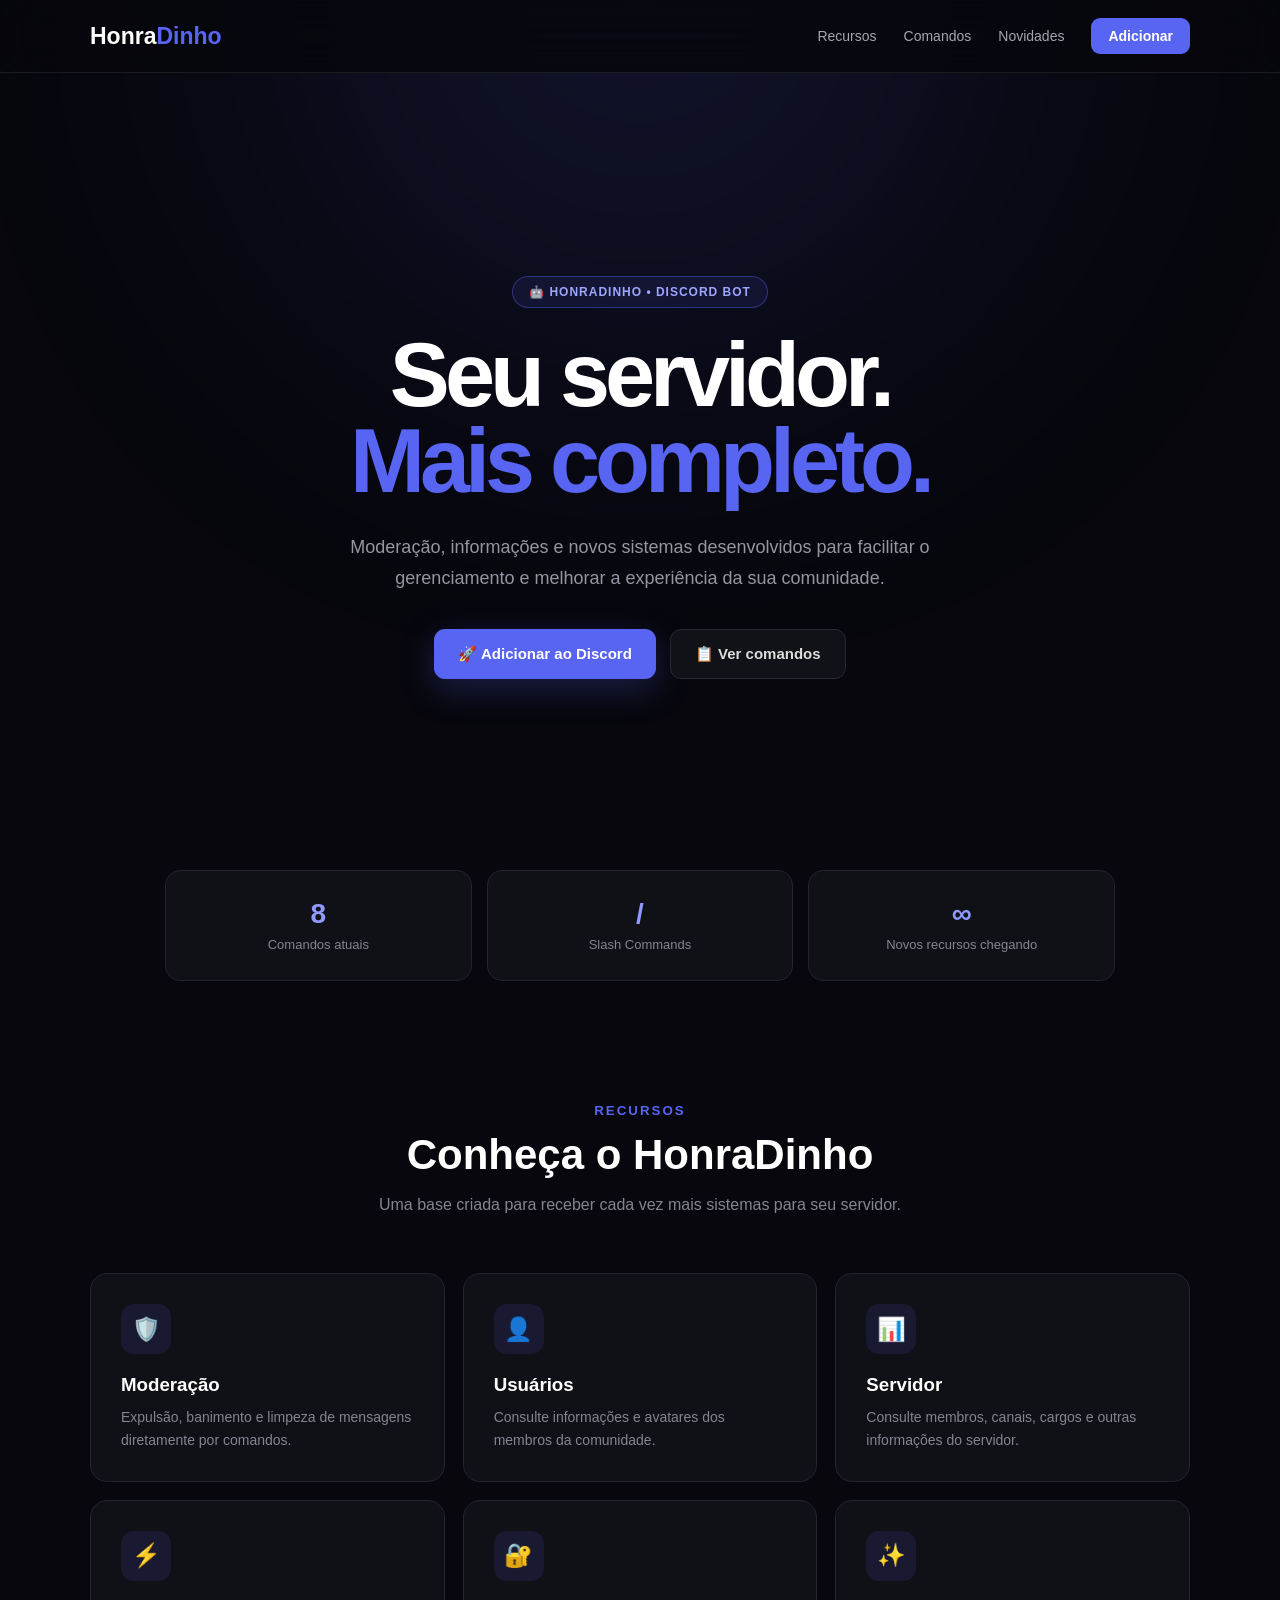
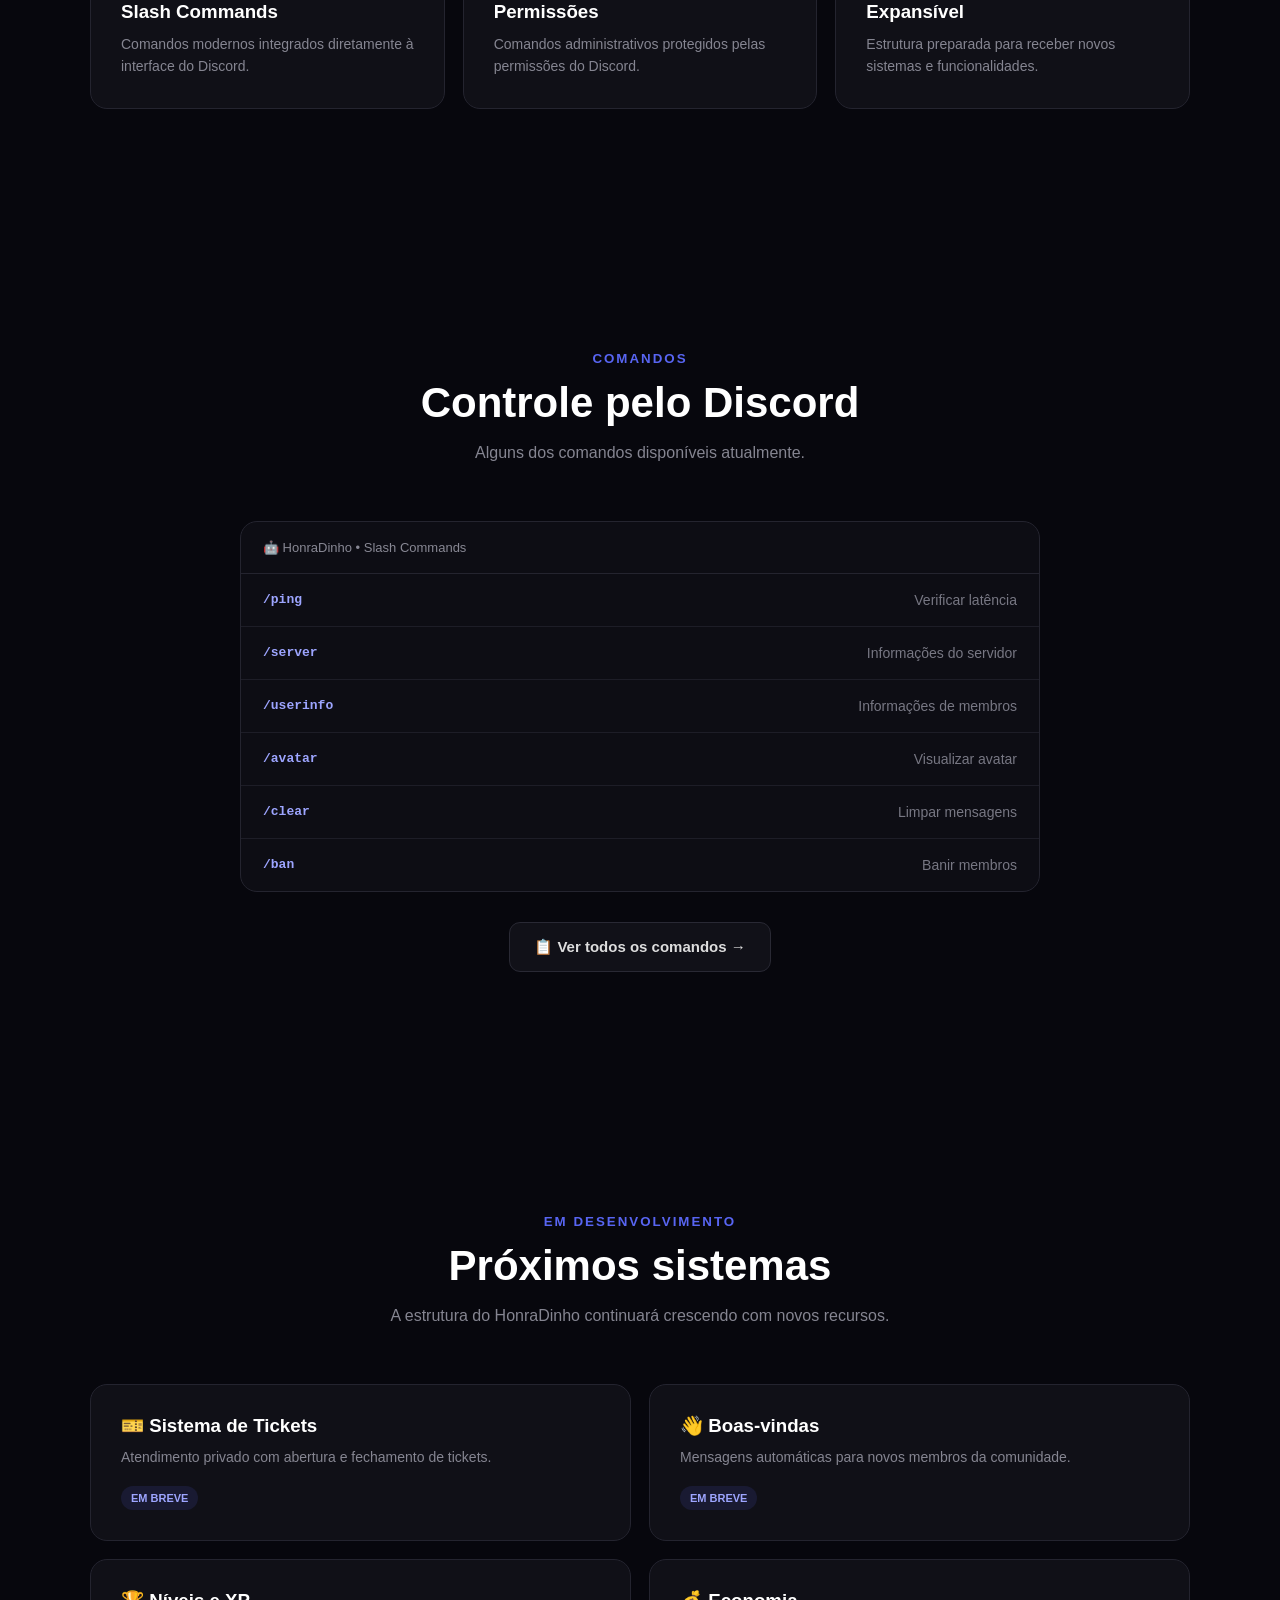
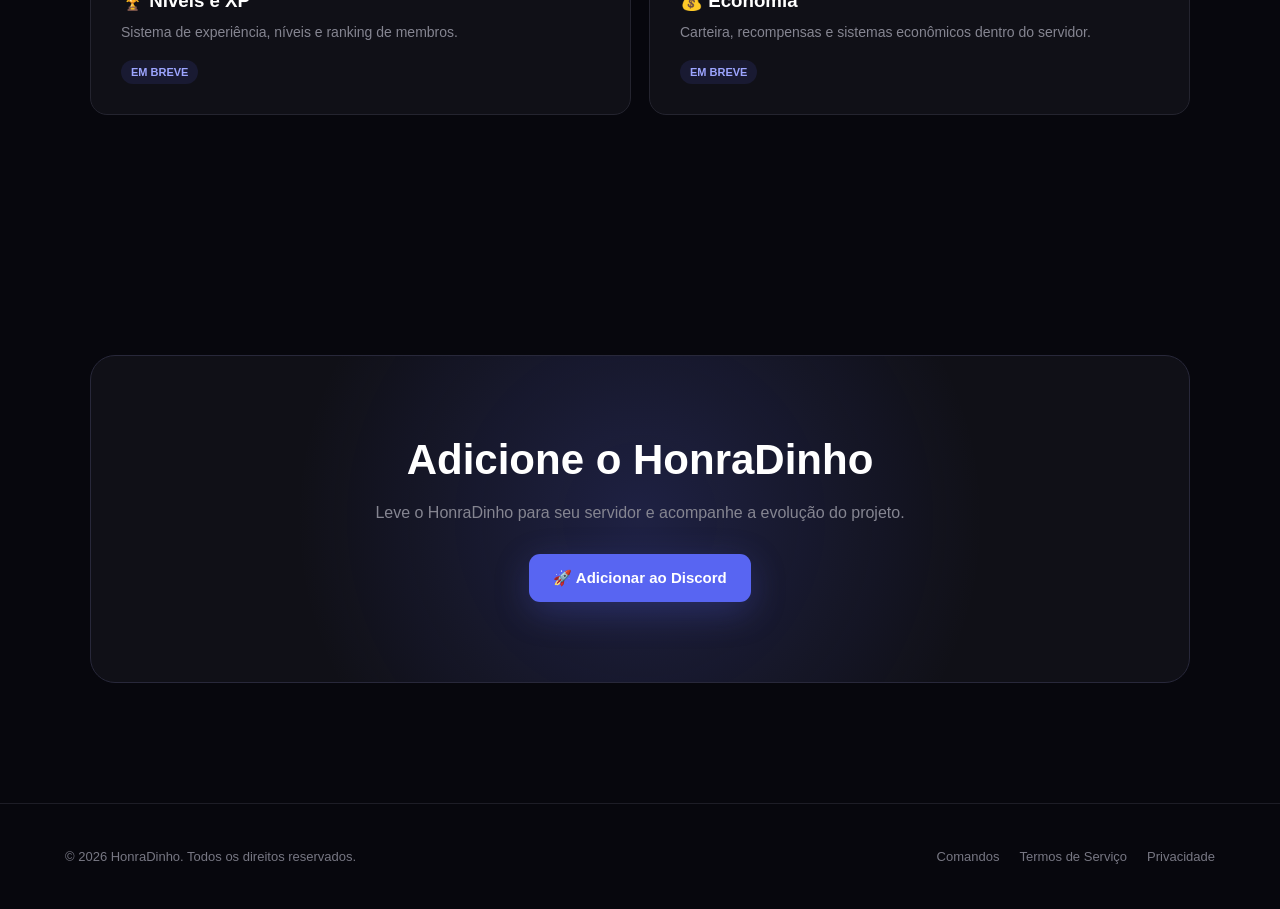
==== commit 6307ac75: "Update index.html" ====
--- a/index.html
+++ b/index.html
@@ -5,8 +5,7 @@
     <meta name="viewport" content="width=device-width, initial-scale=1.0">
 
     <title>HonraDinho — Discord Bot</title>
-
-    <meta name="description" content="HonraDinho — um bot completo para seu servidor Discord.">
+    <meta name="description" content="HonraDinho — moderação, diversão e sistemas para seu servidor Discord.">
 
     <style>
         * {
@@ -27,23 +26,21 @@
         }
 
         a {
+            color: inherit;
             text-decoration: none;
-            color: inherit;
-        }
-
-        /* FUNDO */
+        }
 
         body::before {
             content: "";
             position: fixed;
-            width: 650px;
-            height: 650px;
-            top: -300px;
+            width: 700px;
+            height: 700px;
+            top: -350px;
             left: 50%;
             transform: translateX(-50%);
             background: #5865f2;
-            opacity: 0.14;
-            filter: blur(150px);
+            opacity: .14;
+            filter: blur(160px);
             border-radius: 50%;
             pointer-events: none;
             z-index: -1;
@@ -57,9 +54,9 @@
             left: 0;
             width: 100%;
             z-index: 1000;
-            background: rgba(7, 7, 13, 0.82);
+            background: rgba(7, 7, 13, .82);
             backdrop-filter: blur(18px);
-            border-bottom: 1px solid rgba(255,255,255,0.08);
+            border-bottom: 1px solid rgba(255,255,255,.08);
         }
 
         nav {
@@ -67,7 +64,6 @@
             height: 72px;
             margin: auto;
             padding: 0 25px;
-
             display: flex;
             align-items: center;
             justify-content: space-between;
@@ -85,24 +81,24 @@
         .nav-links {
             display: flex;
             align-items: center;
-            gap: 28px;
+            gap: 27px;
         }
 
         .nav-links a {
             color: #a6a6b0;
             font-size: 14px;
-            transition: 0.2s;
+            transition: .2s;
         }
 
         .nav-links a:hover {
-            color: white;
+            color: #fff;
         }
 
         .nav-add {
+            padding: 10px 17px;
+            border-radius: 9px;
             background: #5865f2;
             color: white !important;
-            padding: 10px 17px;
-            border-radius: 9px;
             font-weight: bold;
         }
 
@@ -115,8 +111,7 @@
 
         .hero {
             min-height: 100vh;
-            padding: 150px 25px 90px;
-
+            padding: 145px 25px 90px;
             display: flex;
             align-items: center;
             justify-content: center;
@@ -124,26 +119,25 @@
         }
 
         .hero-content {
-            max-width: 850px;
+            max-width: 900px;
         }
 
         .badge {
             display: inline-block;
             padding: 8px 16px;
             margin-bottom: 25px;
-
             border-radius: 50px;
-            border: 1px solid rgba(88,101,242,0.4);
-            background: rgba(88,101,242,0.12);
-
+            border: 1px solid rgba(88,101,242,.4);
+            background: rgba(88,101,242,.1);
             color: #9da5ff;
-            font-size: 13px;
+            font-size: 12px;
             font-weight: bold;
+            letter-spacing: 1px;
         }
 
         .hero h1 {
-            font-size: clamp(48px, 9vw, 90px);
-            line-height: 0.95;
+            font-size: clamp(50px, 9vw, 90px);
+            line-height: .95;
             letter-spacing: -5px;
             margin-bottom: 28px;
         }
@@ -153,96 +147,89 @@
         }
 
         .hero p {
-            max-width: 650px;
+            max-width: 670px;
             margin: auto;
-
             color: #9696a2;
             font-size: 18px;
             line-height: 1.7;
         }
 
         .buttons {
+            margin-top: 35px;
             display: flex;
             justify-content: center;
             flex-wrap: wrap;
             gap: 14px;
-            margin-top: 35px;
         }
 
         .btn {
             display: inline-flex;
+            align-items: center;
             justify-content: center;
-            align-items: center;
             gap: 8px;
-
             padding: 15px 24px;
             border-radius: 11px;
-
             font-size: 15px;
             font-weight: bold;
-
-            transition: 0.25s;
-            cursor: pointer;
-        }
-
-        .btn-primary {
+            transition: .25s;
+        }
+
+        .primary {
             background: #5865f2;
             color: white;
-            box-shadow: 0 10px 35px rgba(88,101,242,0.25);
-        }
-
-        .btn-primary:hover {
+            box-shadow: 0 10px 35px rgba(88,101,242,.25);
+        }
+
+        .primary:hover {
             background: #4752c4;
             transform: translateY(-4px);
         }
 
-        .btn-secondary {
+        .secondary {
             background: #111118;
-            border: 1px solid #272732;
+            border: 1px solid #292934;
             color: #ddd;
         }
 
-        .btn-secondary:hover {
+        .secondary:hover {
             background: #181820;
             transform: translateY(-4px);
         }
 
-        /* STATS */
+        /* STATUS */
 
         .stats {
             max-width: 1000px;
-            margin: -20px auto 0;
+            margin: -30px auto 0;
             padding: 0 25px;
-
             display: grid;
             grid-template-columns: repeat(3, 1fr);
             gap: 15px;
         }
 
         .stat {
-            padding: 25px;
+            padding: 27px;
             text-align: center;
-
             background: #101017;
-            border: 1px solid #24242e;
+            border: 1px solid #24242f;
             border-radius: 15px;
         }
 
-        .stat-number {
-            color: #5865f2;
-            font-size: 30px;
-            font-weight: 900;
-        }
-
-        .stat-text {
+        .stat strong {
+            display: block;
+            color: #8f99ff;
+            font-size: 28px;
+            margin-bottom: 5px;
+        }
+
+        .stat span {
             color: #858591;
             font-size: 13px;
-            margin-top: 5px;
         }
 
         /* SEÇÕES */
 
-        section {
+        section.content {
             max-width: 1150px;
             margin: auto;
             padding: 120px 25px;
@@ -256,10 +243,9 @@
 
         .section-title small {
             color: #5865f2;
-            text-transform: uppercase;
-            font-size: 12px;
             font-weight: bold;
             letter-spacing: 2px;
+            text-transform: uppercase;
         }
 
         .section-title h2 {
@@ -282,12 +268,10 @@
 
         .feature {
             padding: 30px;
-
             background: #101017;
-            border: 1px solid #24242e;
+            border: 1px solid #24242f;
             border-radius: 17px;
-
-            transition: 0.3s;
+            transition: .3s;
         }
 
         .feature:hover {
@@ -298,22 +282,17 @@
         .feature-icon {
             width: 50px;
             height: 50px;
-
+            margin-bottom: 20px;
             display: flex;
+            align-items: center;
             justify-content: center;
-            align-items: center;
-
-            margin-bottom: 20px;
-
             border-radius: 13px;
-            background: rgba(88,101,242,0.12);
-
+            background: rgba(88,101,242,.12);
             font-size: 23px;
         }
 
         .feature h3 {
             margin-bottom: 10px;
-            font-size: 19px;
         }
 
         .feature p {
@@ -324,63 +303,99 @@
 
         /* COMANDOS */
 
-        .commands {
+        .command-preview {
             max-width: 800px;
             margin: auto;
-
+            overflow: hidden;
             background: #0d0d14;
-            border: 1px solid #24242e;
+            border: 1px solid #24242f;
             border-radius: 17px;
-            overflow: hidden;
-        }
-
-        .commands-top {
+        }
+
+        .command-top {
             padding: 18px 22px;
-            border-bottom: 1px solid #24242e;
+            border-bottom: 1px solid #24242f;
             color: #888894;
             font-size: 13px;
         }
 
         .command {
             padding: 18px 22px;
-
             display: flex;
             justify-content: space-between;
             gap: 20px;
-
-            border-bottom: 1px solid #1d1d26;
+            border-bottom: 1px solid #1d1d27;
         }
 
         .command:last-child {
             border-bottom: none;
         }
 
-        .command-name {
-            color: #8f99ff;
-            font-family: monospace;
+        .command code {
+            color: #9da5ff;
             font-weight: bold;
         }
 
-        .command-description {
+        .command span {
             color: #777783;
-            text-align: right;
             font-size: 14px;
         }
 
+        .commands-button {
+            margin-top: 30px;
+            text-align: center;
+        }
+
+        /* PRÓXIMOS SISTEMAS */
+
+        .coming {
+            display: grid;
+            grid-template-columns: repeat(2, 1fr);
+            gap: 18px;
+        }
+
+        .coming-card {
+            position: relative;
+            padding: 30px;
+            overflow: hidden;
+            background: #101017;
+            border: 1px solid #24242f;
+            border-radius: 17px;
+        }
+
+        .coming-card h3 {
+            margin-bottom: 9px;
+        }
+
+        .coming-card p {
+            color: #858591;
+            font-size: 14px;
+            line-height: 1.6;
+        }
+
+        .soon {
+            display: inline-block;
+            margin-top: 17px;
+            padding: 6px 10px;
+            background: rgba(88,101,242,.12);
+            color: #9da5ff;
+            border-radius: 50px;
+            font-size: 11px;
+            font-weight: bold;
+        }
+
         /* CTA */
 
         .cta {
-            padding: 80px 25px;
+            padding: 80px 30px;
             text-align: center;
-
             background:
                 radial-gradient(
                     circle,
-                    rgba(88,101,242,0.2),
+                    rgba(88,101,242,.20),
                     transparent 60%
                 ),
                 #101017;
-
             border: 1px solid #28283a;
             border-radius: 25px;
         }
@@ -398,27 +413,26 @@
         }
 
         .cta .btn {
-            margin-top: 30px;
+            margin-top: 28px;
         }
 
         /* FOOTER */
 
         footer {
+            padding: 45px 25px;
             border-top: 1px solid #1d1d26;
-            padding: 45px 25px;
         }
 
         .footer-content {
             max-width: 1150px;
             margin: auto;
-
             display: flex;
             justify-content: space-between;
             align-items: center;
             gap: 25px;
         }
 
-        .copyright {
+        .footer-content p {
             color: #777783;
             font-size: 13px;
         }
@@ -437,19 +451,14 @@
             color: white;
         }
 
-        /* CELULAR */
-
         @media (max-width: 800px) {
-
             .nav-links a:not(.nav-add) {
                 display: none;
             }
 
-            .features {
-                grid-template-columns: 1fr;
-            }
-
-            .stats {
+            .stats,
+            .features,
+            .coming {
                 grid-template-columns: 1fr;
             }
 
@@ -464,20 +473,13 @@
 
             .command {
                 flex-direction: column;
-            }
-
-            .command-description {
-                text-align: left;
+                gap: 7px;
             }
 
             .footer-content {
                 flex-direction: column;
                 text-align: center;
             }
-
-            .hero p {
-                font-size: 16px;
-            }
         }
     </style>
 </head>
@@ -485,28 +487,19 @@
 <body>
 
 <header>
-
     <nav>
-
-        <a href="#inicio" class="logo">
+        <a href="index.html" class="logo">
             Honra<span>Dinho</span>
         </a>
 
         <div class="nav-links">
-
-            <a href="#recursos">
-                Recursos
-            </a>
-
-            <a href="#comandos">
-                Comandos
-            </a>
-
-            <a href="#sobre">
-                Sobre
-            </a>
-
-            <!-- BOTÃO DO DISCORD -->
+            <a href="#recursos">Recursos</a>
+
+            <!-- AGORA ABRE A PÁGINA DE COMANDOS -->
+            <a href="comandos.html">Comandos</a>
+
+            <a href="#futuro">Novidades</a>
+
             <a
                 href="https://discord.com/oauth2/authorize?client_id=1535116053649162300&scope=bot%20applications.commands&permissions=8"
                 target="_blank"
@@ -515,54 +508,49 @@
             >
                 Adicionar
             </a>
-
-        </div>
-
+        </div>
     </nav>
-
 </header>
 
-
 <main>
 
-    <!-- INÍCIO -->
-
-    <section class="hero" id="inicio">
+    <!-- HERO -->
+
+    <section class="hero">
 
         <div class="hero-content">
 
             <div class="badge">
-                🤖 BOT PARA DISCORD
+                🤖 HONRADINHO • DISCORD BOT
             </div>
 
             <h1>
-                Conheça o<br>
-                <span>HonraDinho</span>
+                Seu servidor.<br>
+                <span>Mais completo.</span>
             </h1>
 
             <p>
-                Um bot completo para transformar seu servidor
-                Discord em uma comunidade mais organizada,
-                divertida e poderosa.
+                Moderação, informações e novos sistemas
+                desenvolvidos para facilitar o gerenciamento
+                e melhorar a experiência da sua comunidade.
             </p>
 
             <div class="buttons">
 
-                <!-- BOTÃO PRINCIPAL DO DISCORD -->
                 <a
                     href="https://discord.com/oauth2/authorize?client_id=1535116053649162300&scope=bot%20applications.commands&permissions=8"
                     target="_blank"
                     rel="noopener noreferrer"
-                    class="btn btn-primary"
+                    class="btn primary"
                 >
                     🚀 Adicionar ao Discord
                 </a>
 
                 <a
-                    href="#recursos"
-                    class="btn btn-secondary"
+                    href="comandos.html"
+                    class="btn secondary"
                 >
-                    ⚡ Ver recursos
+                    📋 Ver comandos
                 </a>
 
             </div>
@@ -572,29 +560,23 @@
     </section>
 
 
-    <!-- ESTATÍSTICAS -->
+    <!-- STATUS -->
 
     <div class="stats">
 
         <div class="stat">
-            <div class="stat-number">24/7</div>
-            <div class="stat-text">
-                Disponibilidade
-            </div>
+            <strong>8</strong>
+            <span>Comandos atuais</span>
         </div>
 
         <div class="stat">
-            <div class="stat-number">∞</div>
-            <div class="stat-text">
-                Possibilidades
-            </div>
+            <strong>/</strong>
+            <span>Slash Commands</span>
         </div>
 
         <div class="stat">
-            <div class="stat-number">100%</div>
-            <div class="stat-text">
-                Foco na comunidade
-            </div>
+            <strong>∞</strong>
+            <span>Novos recursos chegando</span>
         </div>
 
     </div>
@@ -602,20 +584,17 @@
 
     <!-- RECURSOS -->
 
-    <section id="recursos">
+    <section class="content" id="recursos">
 
         <div class="section-title">
 
             <small>Recursos</small>
 
-            <h2>
-                Tudo para sua comunidade
-            </h2>
+            <h2>Conheça o HonraDinho</h2>
 
             <p>
-                Ferramentas para melhorar a experiência
-                dos membros e facilitar o gerenciamento
-                do seu servidor.
+                Uma base criada para receber cada vez
+                mais sistemas para seu servidor.
             </p>
 
         </div>
@@ -624,110 +603,62 @@
         <div class="features">
 
             <div class="feature">
-
-                <div class="feature-icon">
-                    🛡️
-                </div>
-
-                <h3>
-                    Moderação
-                </h3>
-
-                <p>
-                    Ferramentas para manter seu servidor
-                    organizado e seguro.
-                </p>
-
+                <div class="feature-icon">🛡️</div>
+                <h3>Moderação</h3>
+                <p>
+                    Expulsão, banimento e limpeza
+                    de mensagens diretamente por comandos.
+                </p>
             </div>
 
 
             <div class="feature">
-
-                <div class="feature-icon">
-                    🎮
-                </div>
-
-                <h3>
-                    Diversão
-                </h3>
-
-                <p>
-                    Sistemas interativos para aumentar
-                    a diversão da comunidade.
-                </p>
-
+                <div class="feature-icon">👤</div>
+                <h3>Usuários</h3>
+                <p>
+                    Consulte informações e avatares
+                    dos membros da comunidade.
+                </p>
             </div>
 
 
             <div class="feature">
-
-                <div class="feature-icon">
-                    🎫
-                </div>
-
-                <h3>
-                    Tickets
-                </h3>
-
-                <p>
-                    Sistema para organizar suporte
-                    e atendimento aos membros.
-                </p>
-
+                <div class="feature-icon">📊</div>
+                <h3>Servidor</h3>
+                <p>
+                    Consulte membros, canais, cargos
+                    e outras informações do servidor.
+                </p>
             </div>
 
 
             <div class="feature">
-
-                <div class="feature-icon">
-                    📊
-                </div>
-
-                <h3>
-                    Sistemas
-                </h3>
-
-                <p>
-                    Recursos completos para gerenciamento
-                    e interação.
-                </p>
-
+                <div class="feature-icon">⚡</div>
+                <h3>Slash Commands</h3>
+                <p>
+                    Comandos modernos integrados
+                    diretamente à interface do Discord.
+                </p>
             </div>
 
 
             <div class="feature">
-
-                <div class="feature-icon">
-                    ⚙️
-                </div>
-
-                <h3>
-                    Configuração
-                </h3>
-
-                <p>
-                    Personalize os sistemas do bot
-                    para sua comunidade.
-                </p>
-
+                <div class="feature-icon">🔐</div>
+                <h3>Permissões</h3>
+                <p>
+                    Comandos administrativos protegidos
+                    pelas permissões do Discord.
+                </p>
             </div>
 
 
             <div class="feature">
-
-                <div class="feature-icon">
-                    ✨
-                </div>
-
-                <h3>
-                    Atualizações
-                </h3>
-
-                <p>
-                    Melhorias e novos recursos
-                    para o HonraDinho.
-                </p>
-
+                <div class="feature-icon">✨</div>
+                <h3>Expansível</h3>
+                <p>
+                    Estrutura preparada para receber
+                    novos sistemas e funcionalidades.
+                </p>
             </div>
 
         </div>
@@ -737,136 +668,158 @@
 
     <!-- COMANDOS -->
 
-    <section id="comandos">
+    <section class="content">
 
         <div class="section-title">
 
             <small>Comandos</small>
 
-            <h2>
-                Controle tudo pelo Discord
-            </h2>
+            <h2>Controle pelo Discord</h2>
 
             <p>
-                Alguns exemplos dos comandos que
-                podem fazer parte do HonraDinho.
+                Alguns dos comandos disponíveis atualmente.
             </p>
 
         </div>
 
 
-        <div class="commands">
-
-            <div class="commands-top">
-                🤖 HonraDinho • comandos
-            </div>
-
+        <div class="command-preview">
+
+            <div class="command-top">
+                🤖 HonraDinho • Slash Commands
+            </div>
 
             <div class="command">
-
-                <span class="command-name">
-                    /help
-                </span>
-
-                <span class="command-description">
-                    Lista de comandos
-                </span>
-
-            </div>
-
+                <code>/ping</code>
+                <span>Verificar latência</span>
+            </div>
 
             <div class="command">
-
-                <span class="command-name">
-                    /server
-                </span>
-
-                <span class="command-description">
-                    Informações do servidor
-                </span>
-
-            </div>
-
+                <code>/server</code>
+                <span>Informações do servidor</span>
+            </div>
 
             <div class="command">
-
-                <span class="command-name">
-                    /userinfo
-                </span>
-
-                <span class="command-description">
-                    Informações de um usuário
-                </span>
-
-            </div>
-
+                <code>/userinfo</code>
+                <span>Informações de membros</span>
+            </div>
 
             <div class="command">
-
-                <span class="command-name">
-                    /ticket
-                </span>
-
-                <span class="command-description">
-                    Sistema de atendimento
-                </span>
-
-            </div>
-
+                <code>/avatar</code>
+                <span>Visualizar avatar</span>
+            </div>
 
             <div class="command">
-
-                <span class="command-name">
-                    /rank
-                </span>
-
-                <span class="command-description">
-                    Ranking da comunidade
-                </span>
-
-            </div>
-
+                <code>/clear</code>
+                <span>Limpar mensagens</span>
+            </div>
 
             <div class="command">
-
-                <span class="command-name">
-                    /config
-                </span>
-
-                <span class="command-description">
-                    Configurações do bot
-                </span>
-
-            </div>
+                <code>/ban</code>
+                <span>Banir membros</span>
+            </div>
+
+        </div>
+
+
+        <div class="commands-button">
+
+            <a
+                href="comandos.html"
+                class="btn secondary"
+            >
+                📋 Ver todos os comandos →
+            </a>
 
         </div>
 
     </section>
 
 
-    <!-- SOBRE -->
-
-    <section id="sobre">
+    <!-- FUTUROS SISTEMAS -->
+
+    <section class="content" id="futuro">
+
+        <div class="section-title">
+
+            <small>Em desenvolvimento</small>
+
+            <h2>Próximos sistemas</h2>
+
+            <p>
+                A estrutura do HonraDinho continuará
+                crescendo com novos recursos.
+            </p>
+
+        </div>
+
+
+        <div class="coming">
+
+            <div class="coming-card">
+                <h3>🎫 Sistema de Tickets</h3>
+                <p>
+                    Atendimento privado com abertura
+                    e fechamento de tickets.
+                </p>
+                <span class="soon">EM BREVE</span>
+            </div>
+
+
+            <div class="coming-card">
+                <h3>👋 Boas-vindas</h3>
+                <p>
+                    Mensagens automáticas para novos
+                    membros da comunidade.
+                </p>
+                <span class="soon">EM BREVE</span>
+            </div>
+
+
+            <div class="coming-card">
+                <h3>🏆 Níveis e XP</h3>
+                <p>
+                    Sistema de experiência, níveis
+                    e ranking de membros.
+                </p>
+                <span class="soon">EM BREVE</span>
+            </div>
+
+
+            <div class="coming-card">
+                <h3>💰 Economia</h3>
+                <p>
+                    Carteira, recompensas e sistemas
+                    econômicos dentro do servidor.
+                </p>
+                <span class="soon">EM BREVE</span>
+            </div>
+
+        </div>
+
+    </section>
+
+
+    <!-- CTA -->
+
+    <section class="content">
 
         <div class="cta">
 
-            <h2>
-                Pronto para começar?
-            </h2>
+            <h2>Adicione o HonraDinho</h2>
 
             <p>
-                Adicione o HonraDinho ao seu servidor
-                Discord e comece a aproveitar seus recursos.
+                Leve o HonraDinho para seu servidor
+                e acompanhe a evolução do projeto.
             </p>
 
-            <!-- SEGUNDO BOTÃO DO DISCORD -->
             <a
                 href="https://discord.com/oauth2/authorize?client_id=1535116053649162300&scope=bot%20applications.commands&permissions=8"
                 target="_blank"
                 rel="noopener noreferrer"
-                class="btn btn-primary"
+                class="btn primary"
             >
-                🚀 Adicionar HonraDinho
+                🚀 Adicionar ao Discord
             </a>
 
         </div>
@@ -876,24 +829,26 @@
 </main>
 
 
-<!-- RODAPÉ -->
-
 <footer>
 
     <div class="footer-content">
 
-        <div class="copyright">
+        <p>
             © 2026 HonraDinho. Todos os direitos reservados.
-        </div>
+        </p>
 
         <div class="footer-links">
+
+            <a href="comandos.html">
+                Comandos
+            </a>
 
             <a href="terms.html">
                 Termos de Serviço
             </a>
 
             <a href="privacy.html">
-                Política de Privacidade
+                Privacidade
             </a>
 
         </div>
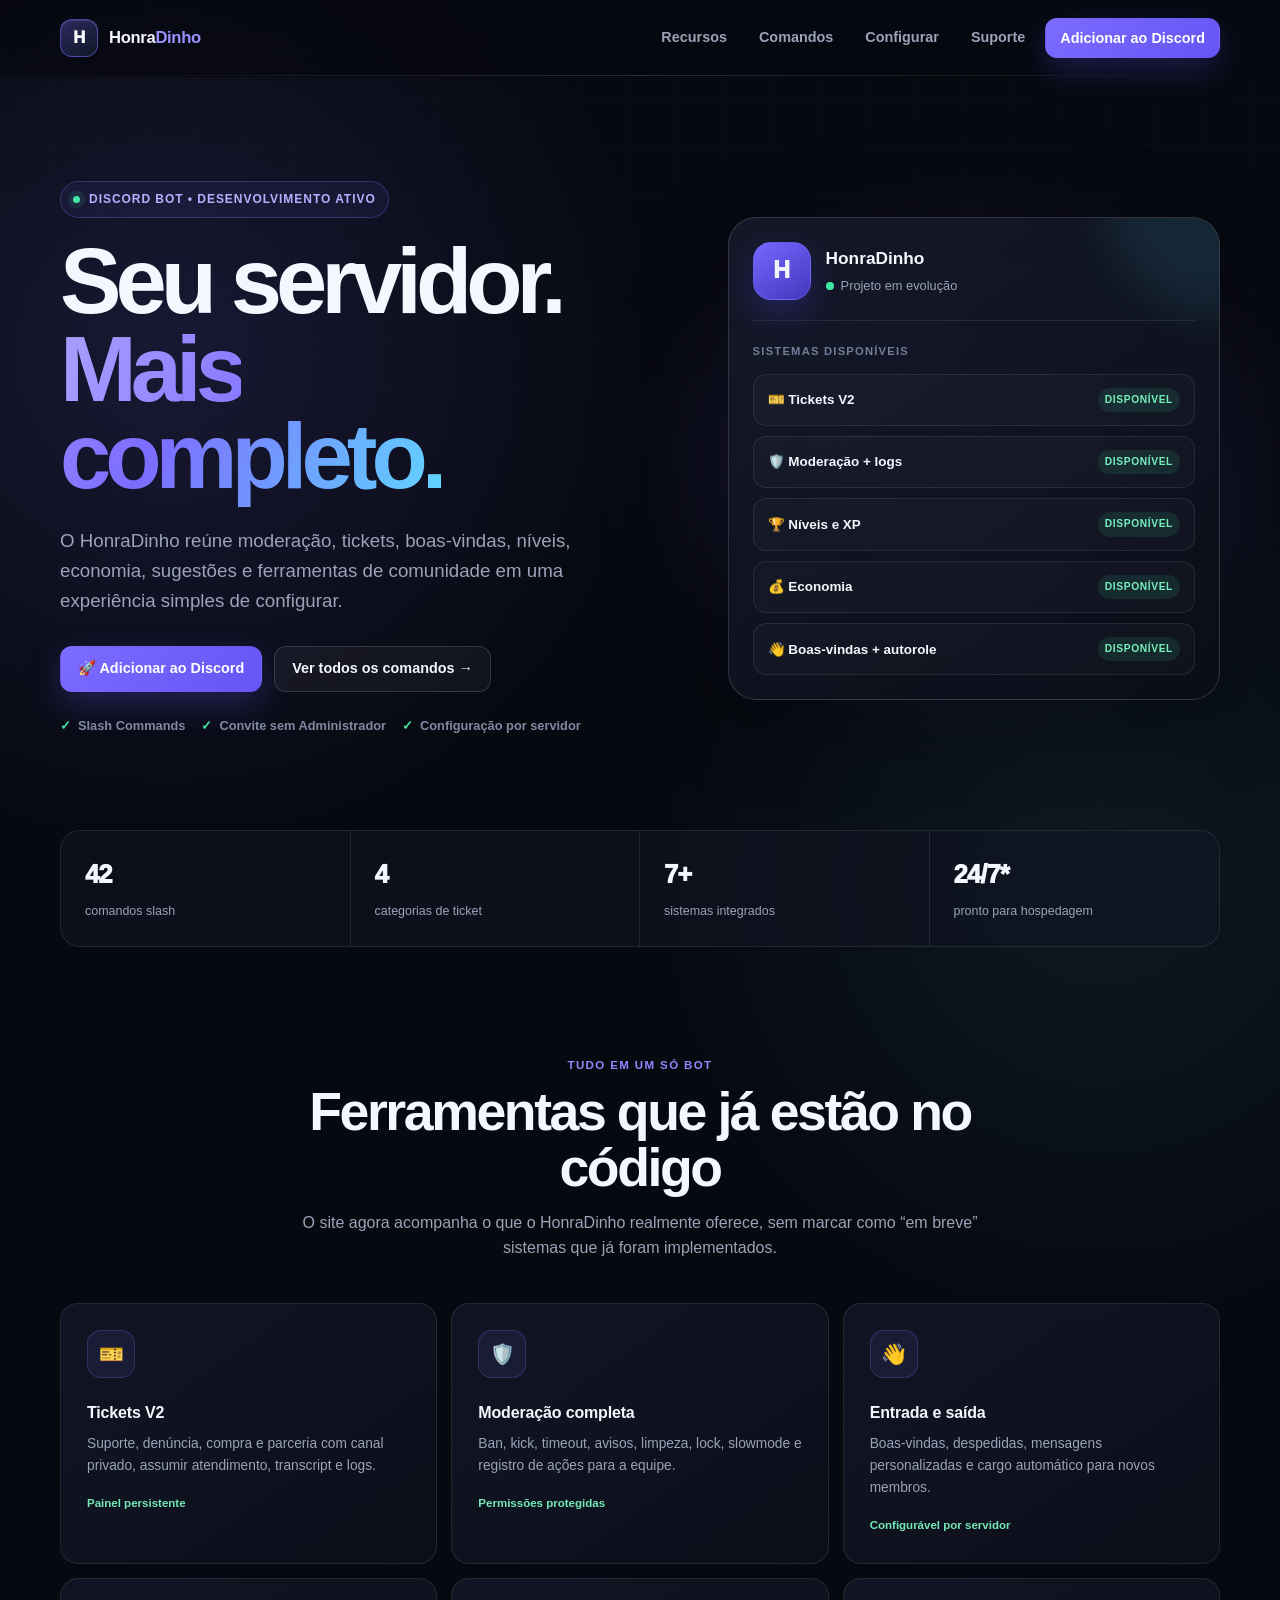
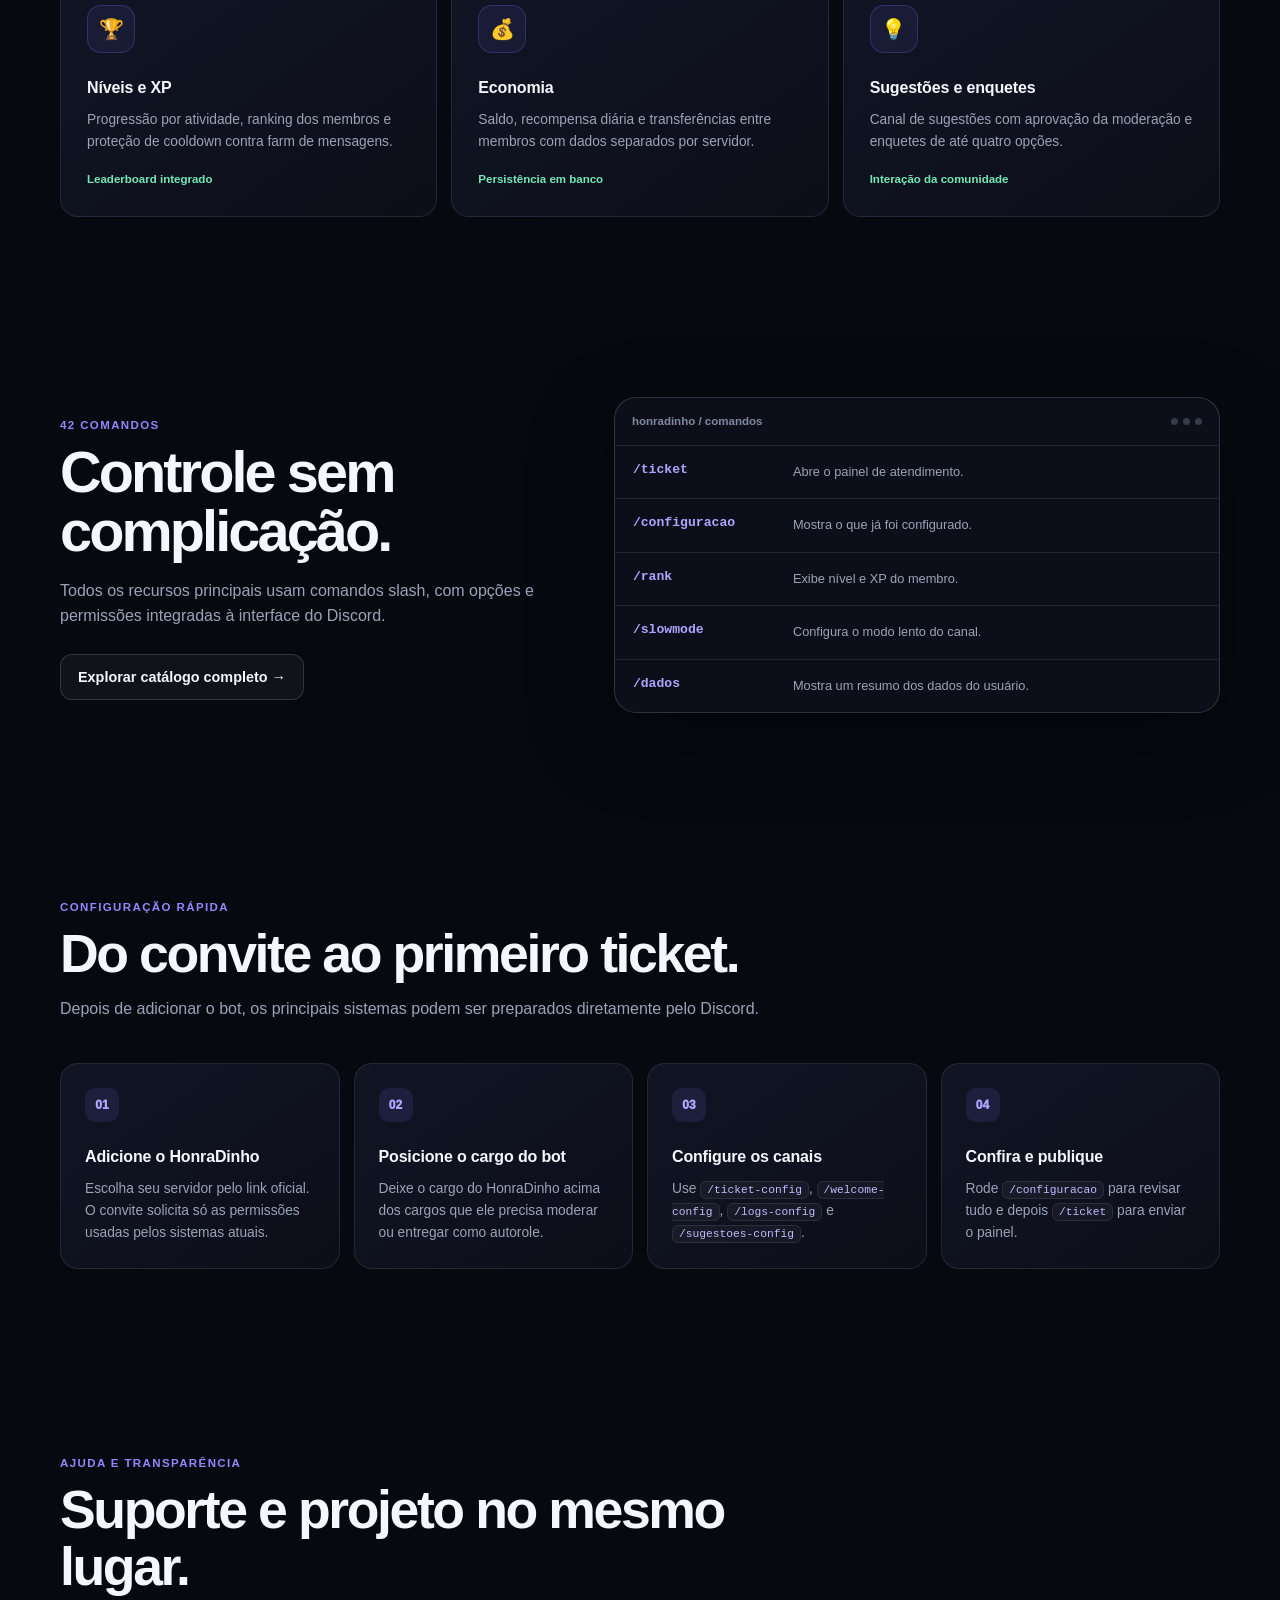
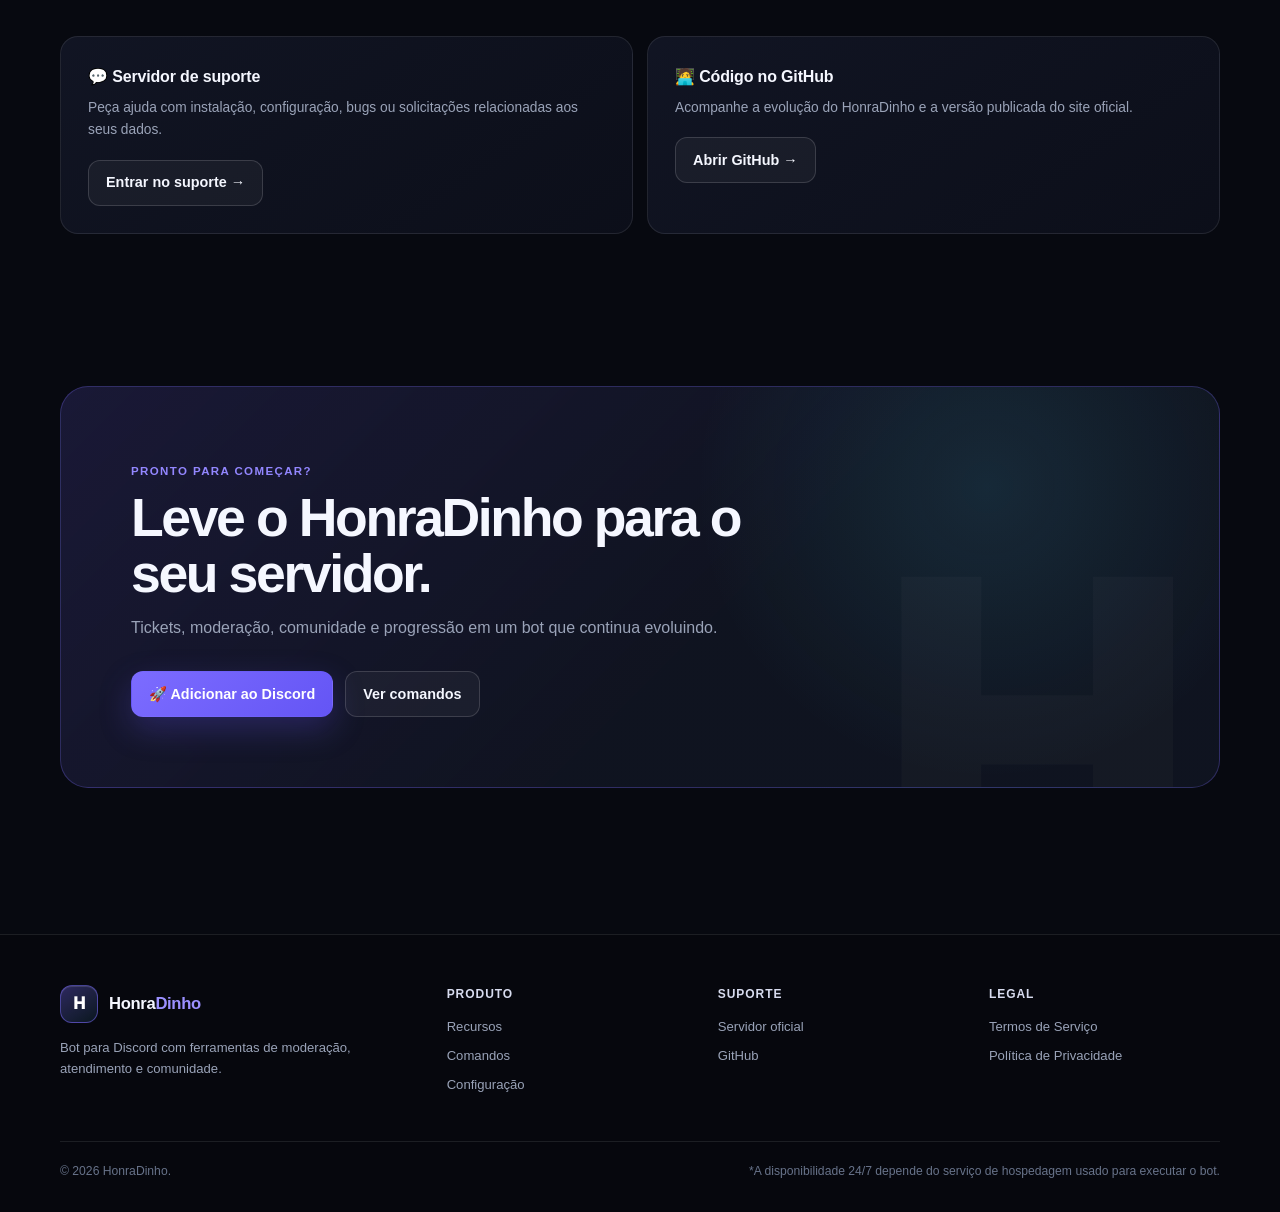
==== commit 376bd6e1: "Upgrade HonraDinho site and bot" ====
--- a/index.html
+++ b/index.html
@@ -1,861 +1,271 @@
-<!DOCTYPE html>
+<!doctype html>
 <html lang="pt-BR">
 <head>
-    <meta charset="UTF-8">
-    <meta name="viewport" content="width=device-width, initial-scale=1.0">
-
-    <title>HonraDinho — Discord Bot</title>
-    <meta name="description" content="HonraDinho — moderação, diversão e sistemas para seu servidor Discord.">
-
-    <style>
-        * {
-            margin: 0;
-            padding: 0;
-            box-sizing: border-box;
-        }
-
-        html {
-            scroll-behavior: smooth;
-        }
-
-        body {
-            font-family: Arial, Helvetica, sans-serif;
-            background: #07070d;
-            color: #fff;
-            overflow-x: hidden;
-        }
-
-        a {
-            color: inherit;
-            text-decoration: none;
-        }
-
-        body::before {
-            content: "";
-            position: fixed;
-            width: 700px;
-            height: 700px;
-            top: -350px;
-            left: 50%;
-            transform: translateX(-50%);
-            background: #5865f2;
-            opacity: .14;
-            filter: blur(160px);
-            border-radius: 50%;
-            pointer-events: none;
-            z-index: -1;
-        }
-
-        /* NAVBAR */
-
-        header {
-            position: fixed;
-            top: 0;
-            left: 0;
-            width: 100%;
-            z-index: 1000;
-            background: rgba(7, 7, 13, .82);
-            backdrop-filter: blur(18px);
-            border-bottom: 1px solid rgba(255,255,255,.08);
-        }
-
-        nav {
-            max-width: 1150px;
-            height: 72px;
-            margin: auto;
-            padding: 0 25px;
-            display: flex;
-            align-items: center;
-            justify-content: space-between;
-        }
-
-        .logo {
-            font-size: 23px;
-            font-weight: 900;
-        }
-
-        .logo span {
-            color: #5865f2;
-        }
-
-        .nav-links {
-            display: flex;
-            align-items: center;
-            gap: 27px;
-        }
-
-        .nav-links a {
-            color: #a6a6b0;
-            font-size: 14px;
-            transition: .2s;
-        }
-
-        .nav-links a:hover {
-            color: #fff;
-        }
-
-        .nav-add {
-            padding: 10px 17px;
-            border-radius: 9px;
-            background: #5865f2;
-            color: white !important;
-            font-weight: bold;
-        }
-
-        .nav-add:hover {
-            background: #4752c4;
-            transform: translateY(-2px);
-        }
-
-        /* HERO */
-
-        .hero {
-            min-height: 100vh;
-            padding: 145px 25px 90px;
-            display: flex;
-            align-items: center;
-            justify-content: center;
-            text-align: center;
-        }
-
-        .hero-content {
-            max-width: 900px;
-        }
-
-        .badge {
-            display: inline-block;
-            padding: 8px 16px;
-            margin-bottom: 25px;
-            border-radius: 50px;
-            border: 1px solid rgba(88,101,242,.4);
-            background: rgba(88,101,242,.1);
-            color: #9da5ff;
-            font-size: 12px;
-            font-weight: bold;
-            letter-spacing: 1px;
-        }
-
-        .hero h1 {
-            font-size: clamp(50px, 9vw, 90px);
-            line-height: .95;
-            letter-spacing: -5px;
-            margin-bottom: 28px;
-        }
-
-        .hero h1 span {
-            color: #5865f2;
-        }
-
-        .hero p {
-            max-width: 670px;
-            margin: auto;
-            color: #9696a2;
-            font-size: 18px;
-            line-height: 1.7;
-        }
-
-        .buttons {
-            margin-top: 35px;
-            display: flex;
-            justify-content: center;
-            flex-wrap: wrap;
-            gap: 14px;
-        }
-
-        .btn {
-            display: inline-flex;
-            align-items: center;
-            justify-content: center;
-            gap: 8px;
-            padding: 15px 24px;
-            border-radius: 11px;
-            font-size: 15px;
-            font-weight: bold;
-            transition: .25s;
-        }
-
-        .primary {
-            background: #5865f2;
-            color: white;
-            box-shadow: 0 10px 35px rgba(88,101,242,.25);
-        }
-
-        .primary:hover {
-            background: #4752c4;
-            transform: translateY(-4px);
-        }
-
-        .secondary {
-            background: #111118;
-            border: 1px solid #292934;
-            color: #ddd;
-        }
-
-        .secondary:hover {
-            background: #181820;
-            transform: translateY(-4px);
-        }
-
-        /* STATUS */
-
-        .stats {
-            max-width: 1000px;
-            margin: -30px auto 0;
-            padding: 0 25px;
-            display: grid;
-            grid-template-columns: repeat(3, 1fr);
-            gap: 15px;
-        }
-
-        .stat {
-            padding: 27px;
-            text-align: center;
-            background: #101017;
-            border: 1px solid #24242f;
-            border-radius: 15px;
-        }
-
-        .stat strong {
-            display: block;
-            color: #8f99ff;
-            font-size: 28px;
-            margin-bottom: 5px;
-        }
-
-        .stat span {
-            color: #858591;
-            font-size: 13px;
-        }
-
-        /* SEÇÕES */
-
-        section.content {
-            max-width: 1150px;
-            margin: auto;
-            padding: 120px 25px;
-        }
-
-        .section-title {
-            max-width: 650px;
-            margin: 0 auto 55px;
-            text-align: center;
-        }
-
-        .section-title small {
-            color: #5865f2;
-            font-weight: bold;
-            letter-spacing: 2px;
-            text-transform: uppercase;
-        }
-
-        .section-title h2 {
-            font-size: 42px;
-            margin: 12px 0;
-        }
-
-        .section-title p {
-            color: #858591;
-            line-height: 1.7;
-        }
-
-        /* RECURSOS */
-
-        .features {
-            display: grid;
-            grid-template-columns: repeat(3, 1fr);
-            gap: 18px;
-        }
-
-        .feature {
-            padding: 30px;
-            background: #101017;
-            border: 1px solid #24242f;
-            border-radius: 17px;
-            transition: .3s;
-        }
-
-        .feature:hover {
-            transform: translateY(-7px);
-            border-color: #5865f2;
-        }
-
-        .feature-icon {
-            width: 50px;
-            height: 50px;
-            margin-bottom: 20px;
-            display: flex;
-            align-items: center;
-            justify-content: center;
-            border-radius: 13px;
-            background: rgba(88,101,242,.12);
-            font-size: 23px;
-        }
-
-        .feature h3 {
-            margin-bottom: 10px;
-        }
-
-        .feature p {
-            color: #858591;
-            font-size: 14px;
-            line-height: 1.6;
-        }
-
-        /* COMANDOS */
-
-        .command-preview {
-            max-width: 800px;
-            margin: auto;
-            overflow: hidden;
-            background: #0d0d14;
-            border: 1px solid #24242f;
-            border-radius: 17px;
-        }
-
-        .command-top {
-            padding: 18px 22px;
-            border-bottom: 1px solid #24242f;
-            color: #888894;
-            font-size: 13px;
-        }
-
-        .command {
-            padding: 18px 22px;
-            display: flex;
-            justify-content: space-between;
-            gap: 20px;
-            border-bottom: 1px solid #1d1d27;
-        }
-
-        .command:last-child {
-            border-bottom: none;
-        }
-
-        .command code {
-            color: #9da5ff;
-            font-weight: bold;
-        }
-
-        .command span {
-            color: #777783;
-            font-size: 14px;
-        }
-
-        .commands-button {
-            margin-top: 30px;
-            text-align: center;
-        }
-
-        /* PRÓXIMOS SISTEMAS */
-
-        .coming {
-            display: grid;
-            grid-template-columns: repeat(2, 1fr);
-            gap: 18px;
-        }
-
-        .coming-card {
-            position: relative;
-            padding: 30px;
-            overflow: hidden;
-            background: #101017;
-            border: 1px solid #24242f;
-            border-radius: 17px;
-        }
-
-        .coming-card h3 {
-            margin-bottom: 9px;
-        }
-
-        .coming-card p {
-            color: #858591;
-            font-size: 14px;
-            line-height: 1.6;
-        }
-
-        .soon {
-            display: inline-block;
-            margin-top: 17px;
-            padding: 6px 10px;
-            background: rgba(88,101,242,.12);
-            color: #9da5ff;
-            border-radius: 50px;
-            font-size: 11px;
-            font-weight: bold;
-        }
-
-        /* CTA */
-
-        .cta {
-            padding: 80px 30px;
-            text-align: center;
-            background:
-                radial-gradient(
-                    circle,
-                    rgba(88,101,242,.20),
-                    transparent 60%
-                ),
-                #101017;
-            border: 1px solid #28283a;
-            border-radius: 25px;
-        }
-
-        .cta h2 {
-            font-size: 42px;
-            margin-bottom: 15px;
-        }
-
-        .cta p {
-            max-width: 600px;
-            margin: auto;
-            color: #858591;
-            line-height: 1.7;
-        }
-
-        .cta .btn {
-            margin-top: 28px;
-        }
-
-        /* FOOTER */
-
-        footer {
-            padding: 45px 25px;
-            border-top: 1px solid #1d1d26;
-        }
-
-        .footer-content {
-            max-width: 1150px;
-            margin: auto;
-            display: flex;
-            justify-content: space-between;
-            align-items: center;
-            gap: 25px;
-        }
-
-        .footer-content p {
-            color: #777783;
-            font-size: 13px;
-        }
-
-        .footer-links {
-            display: flex;
-            gap: 20px;
-        }
-
-        .footer-links a {
-            color: #777783;
-            font-size: 13px;
-        }
-
-        .footer-links a:hover {
-            color: white;
-        }
-
-        @media (max-width: 800px) {
-            .nav-links a:not(.nav-add) {
-                display: none;
-            }
-
-            .stats,
-            .features,
-            .coming {
-                grid-template-columns: 1fr;
-            }
-
-            .hero h1 {
-                letter-spacing: -3px;
-            }
-
-            .section-title h2,
-            .cta h2 {
-                font-size: 32px;
-            }
-
-            .command {
-                flex-direction: column;
-                gap: 7px;
-            }
-
-            .footer-content {
-                flex-direction: column;
-                text-align: center;
-            }
-        }
-    </style>
+    <meta charset="utf-8">
+    <meta name="viewport" content="width=device-width, initial-scale=1">
+    <title>HonraDinho — Moderação, tickets e comunidade para Discord</title>
+    <meta name="description" content="HonraDinho é um bot para Discord com moderação, tickets, boas-vindas, níveis, economia, sugestões e mais de 40 comandos slash.">
+    <meta name="theme-color" content="#070910">
+    <meta property="og:type" content="website">
+    <meta property="og:locale" content="pt_BR">
+    <meta property="og:site_name" content="HonraDinho">
+    <meta property="og:title" content="HonraDinho — Seu servidor, mais completo">
+    <meta property="og:description" content="Moderação, tickets, níveis, economia e ferramentas de comunidade em um só bot.">
+    <meta property="og:url" content="https://heitormeire.github.io/honradinho-site/">
+    <link rel="canonical" href="https://heitormeire.github.io/honradinho-site/">
+    <link rel="icon" href="favicon.svg" type="image/svg+xml">
+    <link rel="stylesheet" href="styles.css">
 </head>
-
 <body>
-
-<header>
-    <nav>
-        <a href="index.html" class="logo">
-            Honra<span>Dinho</span>
-        </a>
-
-        <div class="nav-links">
-            <a href="#recursos">Recursos</a>
-
-            <!-- AGORA ABRE A PÁGINA DE COMANDOS -->
-            <a href="comandos.html">Comandos</a>
-
-            <a href="#futuro">Novidades</a>
-
-            <a
-                href="https://discord.com/oauth2/authorize?client_id=1535116053649162300&scope=bot%20applications.commands&permissions=8"
-                target="_blank"
-                rel="noopener noreferrer"
-                class="nav-add"
-            >
-                Adicionar
+    <a class="skip-link" href="#conteudo">Pular para o conteúdo</a>
+
+    <header class="site-header">
+        <nav class="container nav-shell" aria-label="Navegação principal">
+            <a class="brand" href="index.html" aria-label="HonraDinho — início">
+                <span class="brand-mark" aria-hidden="true">H</span>
+                <span>Honra<span class="brand-accent">Dinho</span></span>
             </a>
+
+            <button class="menu-toggle" type="button" aria-label="Abrir menu" aria-expanded="false" data-menu-toggle>
+                <span></span>
+            </button>
+
+            <div class="nav-links" data-nav-links>
+                <a class="nav-link" href="#recursos">Recursos</a>
+                <a class="nav-link" href="comandos.html">Comandos</a>
+                <a class="nav-link" href="#configurar">Configurar</a>
+                <a class="nav-link" href="#suporte">Suporte</a>
+                <a class="btn btn-primary btn-sm" href="https://discord.com/oauth2/authorize?client_id=1535116053649162300&amp;scope=bot%20applications.commands&amp;permissions=1374658096214" target="_blank" rel="noopener noreferrer">
+                    Adicionar ao Discord
+                </a>
+            </div>
+        </nav>
+    </header>
+
+    <main id="conteudo">
+        <section class="hero">
+            <div class="container hero-grid">
+                <div>
+                    <p class="eyebrow"><span class="eyebrow-dot" aria-hidden="true"></span> Discord bot • desenvolvimento ativo</p>
+                    <h1>Seu servidor.<br><span class="gradient-text">Mais completo.</span></h1>
+                    <p class="hero-copy">
+                        O HonraDinho reúne moderação, tickets, boas-vindas, níveis, economia, sugestões e ferramentas de comunidade em uma experiência simples de configurar.
+                    </p>
+
+                    <div class="hero-actions">
+                        <a class="btn btn-primary" href="https://discord.com/oauth2/authorize?client_id=1535116053649162300&amp;scope=bot%20applications.commands&amp;permissions=1374658096214" target="_blank" rel="noopener noreferrer">
+                            🚀 Adicionar ao Discord
+                        </a>
+                        <a class="btn btn-secondary" href="comandos.html">Ver todos os comandos →</a>
+                    </div>
+
+                    <div class="hero-note" aria-label="Destaques">
+                        <span>Slash Commands</span>
+                        <span>Convite sem Administrador</span>
+                        <span>Configuração por servidor</span>
+                    </div>
+                </div>
+
+                <div class="bot-panel-wrap" aria-label="Sistemas do HonraDinho">
+                    <div class="bot-panel">
+                        <div class="bot-profile">
+                            <div class="bot-avatar" aria-hidden="true">H</div>
+                            <div>
+                                <p class="bot-name">HonraDinho</p>
+                                <div class="bot-status"><span class="status-dot" aria-hidden="true"></span> Projeto em evolução</div>
+                            </div>
+                        </div>
+
+                        <p class="panel-kicker">Sistemas disponíveis</p>
+                        <div class="system-list">
+                            <div class="system-row"><span>🎫 Tickets V2</span><span class="live-pill">Disponível</span></div>
+                            <div class="system-row"><span>🛡️ Moderação + logs</span><span class="live-pill">Disponível</span></div>
+                            <div class="system-row"><span>🏆 Níveis e XP</span><span class="live-pill">Disponível</span></div>
+                            <div class="system-row"><span>💰 Economia</span><span class="live-pill">Disponível</span></div>
+                            <div class="system-row"><span>👋 Boas-vindas + autorole</span><span class="live-pill">Disponível</span></div>
+                        </div>
+                    </div>
+                </div>
+            </div>
+        </section>
+
+        <section class="stats-strip" aria-label="Resumo do HonraDinho">
+            <div class="container stats-grid">
+                <div class="stat-item"><strong class="stat-value">42</strong><span class="stat-label">comandos slash</span></div>
+                <div class="stat-item"><strong class="stat-value">4</strong><span class="stat-label">categorias de ticket</span></div>
+                <div class="stat-item"><strong class="stat-value">7+</strong><span class="stat-label">sistemas integrados</span></div>
+                <div class="stat-item"><strong class="stat-value">24/7*</strong><span class="stat-label">pronto para hospedagem</span></div>
+            </div>
+        </section>
+
+        <section class="section" id="recursos">
+            <div class="container">
+                <div class="section-heading center">
+                    <span class="section-label">Tudo em um só bot</span>
+                    <h2>Ferramentas que já estão no código</h2>
+                    <p>O site agora acompanha o que o HonraDinho realmente oferece, sem marcar como “em breve” sistemas que já foram implementados.</p>
+                </div>
+
+                <div class="feature-grid">
+                    <article class="feature-card">
+                        <div class="feature-icon" aria-hidden="true">🎫</div>
+                        <h3>Tickets V2</h3>
+                        <p>Suporte, denúncia, compra e parceria com canal privado, assumir atendimento, transcript e logs.</p>
+                        <span class="feature-meta">Painel persistente</span>
+                    </article>
+                    <article class="feature-card">
+                        <div class="feature-icon" aria-hidden="true">🛡️</div>
+                        <h3>Moderação completa</h3>
+                        <p>Ban, kick, timeout, avisos, limpeza, lock, slowmode e registro de ações para a equipe.</p>
+                        <span class="feature-meta">Permissões protegidas</span>
+                    </article>
+                    <article class="feature-card">
+                        <div class="feature-icon" aria-hidden="true">👋</div>
+                        <h3>Entrada e saída</h3>
+                        <p>Boas-vindas, despedidas, mensagens personalizadas e cargo automático para novos membros.</p>
+                        <span class="feature-meta">Configurável por servidor</span>
+                    </article>
+                    <article class="feature-card">
+                        <div class="feature-icon" aria-hidden="true">🏆</div>
+                        <h3>Níveis e XP</h3>
+                        <p>Progressão por atividade, ranking dos membros e proteção de cooldown contra farm de mensagens.</p>
+                        <span class="feature-meta">Leaderboard integrado</span>
+                    </article>
+                    <article class="feature-card">
+                        <div class="feature-icon" aria-hidden="true">💰</div>
+                        <h3>Economia</h3>
+                        <p>Saldo, recompensa diária e transferências entre membros com dados separados por servidor.</p>
+                        <span class="feature-meta">Persistência em banco</span>
+                    </article>
+                    <article class="feature-card">
+                        <div class="feature-icon" aria-hidden="true">💡</div>
+                        <h3>Sugestões e enquetes</h3>
+                        <p>Canal de sugestões com aprovação da moderação e enquetes de até quatro opções.</p>
+                        <span class="feature-meta">Interação da comunidade</span>
+                    </article>
+                </div>
+            </div>
+        </section>
+
+        <section class="section section-compact">
+            <div class="container command-showcase">
+                <div class="showcase-copy">
+                    <span class="section-label">42 comandos</span>
+                    <h2>Controle sem complicação.</h2>
+                    <p>Todos os recursos principais usam comandos slash, com opções e permissões integradas à interface do Discord.</p>
+                    <a class="btn btn-secondary" href="comandos.html">Explorar catálogo completo →</a>
+                </div>
+
+                <div class="command-window" aria-label="Exemplos de comandos">
+                    <div class="window-bar"><span>honradinho / comandos</span><span class="window-dots" aria-hidden="true"><i></i><i></i><i></i></span></div>
+                    <div class="preview-command"><code>/ticket</code><span>Abre o painel de atendimento.</span></div>
+                    <div class="preview-command"><code>/configuracao</code><span>Mostra o que já foi configurado.</span></div>
+                    <div class="preview-command"><code>/rank</code><span>Exibe nível e XP do membro.</span></div>
+                    <div class="preview-command"><code>/slowmode</code><span>Configura o modo lento do canal.</span></div>
+                    <div class="preview-command"><code>/dados</code><span>Mostra um resumo dos dados do usuário.</span></div>
+                </div>
+            </div>
+        </section>
+
+        <section class="section" id="configurar">
+            <div class="container">
+                <div class="section-heading">
+                    <span class="section-label">Configuração rápida</span>
+                    <h2>Do convite ao primeiro ticket.</h2>
+                    <p>Depois de adicionar o bot, os principais sistemas podem ser preparados diretamente pelo Discord.</p>
+                </div>
+
+                <div class="steps-grid">
+                    <article class="step-card">
+                        <div class="step-number">01</div>
+                        <h3>Adicione o HonraDinho</h3>
+                        <p>Escolha seu servidor pelo link oficial. O convite solicita só as permissões usadas pelos sistemas atuais.</p>
+                    </article>
+                    <article class="step-card">
+                        <div class="step-number">02</div>
+                        <h3>Posicione o cargo do bot</h3>
+                        <p>Deixe o cargo do HonraDinho acima dos cargos que ele precisa moderar ou entregar como autorole.</p>
+                    </article>
+                    <article class="step-card">
+                        <div class="step-number">03</div>
+                        <h3>Configure os canais</h3>
+                        <p>Use <code>/ticket-config</code>, <code>/welcome-config</code>, <code>/logs-config</code> e <code>/sugestoes-config</code>.</p>
+                    </article>
+                    <article class="step-card">
+                        <div class="step-number">04</div>
+                        <h3>Confira e publique</h3>
+                        <p>Rode <code>/configuracao</code> para revisar tudo e depois <code>/ticket</code> para enviar o painel.</p>
+                    </article>
+                </div>
+            </div>
+        </section>
+
+        <section class="section section-compact" id="suporte">
+            <div class="container">
+                <div class="section-heading">
+                    <span class="section-label">Ajuda e transparência</span>
+                    <h2>Suporte e projeto no mesmo lugar.</h2>
+                </div>
+
+                <div class="support-grid">
+                    <article class="info-card">
+                        <h3>💬 Servidor de suporte</h3>
+                        <p>Peça ajuda com instalação, configuração, bugs ou solicitações relacionadas aos seus dados.</p>
+                        <a class="btn btn-secondary" href="https://discord.gg/SvZHVPdbR" target="_blank" rel="noopener noreferrer">Entrar no suporte →</a>
+                    </article>
+                    <article class="info-card">
+                        <h3>🧑‍💻 Código no GitHub</h3>
+                        <p>Acompanhe a evolução do HonraDinho e a versão publicada do site oficial.</p>
+                        <a class="btn btn-secondary" href="https://github.com/heitormeire/honradinho-site" target="_blank" rel="noopener noreferrer">Abrir GitHub →</a>
+                    </article>
+                </div>
+            </div>
+        </section>
+
+        <section class="section section-compact">
+            <div class="container">
+                <div class="cta-card">
+                    <span class="section-label">Pronto para começar?</span>
+                    <h2>Leve o HonraDinho para o seu servidor.</h2>
+                    <p>Tickets, moderação, comunidade e progressão em um bot que continua evoluindo.</p>
+                    <div class="cta-actions">
+                        <a class="btn btn-primary" href="https://discord.com/oauth2/authorize?client_id=1535116053649162300&amp;scope=bot%20applications.commands&amp;permissions=1374658096214" target="_blank" rel="noopener noreferrer">🚀 Adicionar ao Discord</a>
+                        <a class="btn btn-secondary" href="comandos.html">Ver comandos</a>
+                    </div>
+                </div>
+            </div>
+        </section>
+    </main>
+
+    <footer class="site-footer">
+        <div class="container footer-grid">
+            <div>
+                <a class="brand" href="index.html"><span class="brand-mark" aria-hidden="true">H</span><span>Honra<span class="brand-accent">Dinho</span></span></a>
+                <p class="footer-copy">Bot para Discord com ferramentas de moderação, atendimento e comunidade.</p>
+            </div>
+            <div class="footer-column">
+                <h2>Produto</h2>
+                <a href="#recursos">Recursos</a>
+                <a href="comandos.html">Comandos</a>
+                <a href="#configurar">Configuração</a>
+            </div>
+            <div class="footer-column">
+                <h2>Suporte</h2>
+                <a href="https://discord.gg/SvZHVPdbR" target="_blank" rel="noopener noreferrer">Servidor oficial</a>
+                <a href="https://github.com/heitormeire/honradinho-site" target="_blank" rel="noopener noreferrer">GitHub</a>
+            </div>
+            <div class="footer-column">
+                <h2>Legal</h2>
+                <a href="terms.html">Termos de Serviço</a>
+                <a href="privacy.html">Política de Privacidade</a>
+            </div>
         </div>
-    </nav>
-</header>
-
-<main>
-
-    <!-- HERO -->
-
-    <section class="hero">
-
-        <div class="hero-content">
-
-            <div class="badge">
-                🤖 HONRADINHO • DISCORD BOT
-            </div>
-
-            <h1>
-                Seu servidor.<br>
-                <span>Mais completo.</span>
-            </h1>
-
-            <p>
-                Moderação, informações e novos sistemas
-                desenvolvidos para facilitar o gerenciamento
-                e melhorar a experiência da sua comunidade.
-            </p>
-
-            <div class="buttons">
-
-                <a
-                    href="https://discord.com/oauth2/authorize?client_id=1535116053649162300&scope=bot%20applications.commands&permissions=8"
-                    target="_blank"
-                    rel="noopener noreferrer"
-                    class="btn primary"
-                >
-                    🚀 Adicionar ao Discord
-                </a>
-
-                <a
-                    href="comandos.html"
-                    class="btn secondary"
-                >
-                    📋 Ver comandos
-                </a>
-
-            </div>
-
+        <div class="container footer-bottom">
+            <span>© <span data-current-year>2026</span> HonraDinho.</span>
+            <span>*A disponibilidade 24/7 depende do serviço de hospedagem usado para executar o bot.</span>
         </div>
-
-    </section>
-
-
-    <!-- STATUS -->
-
-    <div class="stats">
-
-        <div class="stat">
-            <strong>8</strong>
-            <span>Comandos atuais</span>
-        </div>
-
-        <div class="stat">
-            <strong>/</strong>
-            <span>Slash Commands</span>
-        </div>
-
-        <div class="stat">
-            <strong>∞</strong>
-            <span>Novos recursos chegando</span>
-        </div>
-
-    </div>
-
-
-    <!-- RECURSOS -->
-
-    <section class="content" id="recursos">
-
-        <div class="section-title">
-
-            <small>Recursos</small>
-
-            <h2>Conheça o HonraDinho</h2>
-
-            <p>
-                Uma base criada para receber cada vez
-                mais sistemas para seu servidor.
-            </p>
-
-        </div>
-
-
-        <div class="features">
-
-            <div class="feature">
-                <div class="feature-icon">🛡️</div>
-                <h3>Moderação</h3>
-                <p>
-                    Expulsão, banimento e limpeza
-                    de mensagens diretamente por comandos.
-                </p>
-            </div>
-
-
-            <div class="feature">
-                <div class="feature-icon">👤</div>
-                <h3>Usuários</h3>
-                <p>
-                    Consulte informações e avatares
-                    dos membros da comunidade.
-                </p>
-            </div>
-
-
-            <div class="feature">
-                <div class="feature-icon">📊</div>
-                <h3>Servidor</h3>
-                <p>
-                    Consulte membros, canais, cargos
-                    e outras informações do servidor.
-                </p>
-            </div>
-
-
-            <div class="feature">
-                <div class="feature-icon">⚡</div>
-                <h3>Slash Commands</h3>
-                <p>
-                    Comandos modernos integrados
-                    diretamente à interface do Discord.
-                </p>
-            </div>
-
-
-            <div class="feature">
-                <div class="feature-icon">🔐</div>
-                <h3>Permissões</h3>
-                <p>
-                    Comandos administrativos protegidos
-                    pelas permissões do Discord.
-                </p>
-            </div>
-
-
-            <div class="feature">
-                <div class="feature-icon">✨</div>
-                <h3>Expansível</h3>
-                <p>
-                    Estrutura preparada para receber
-                    novos sistemas e funcionalidades.
-                </p>
-            </div>
-
-        </div>
-
-    </section>
-
-
-    <!-- COMANDOS -->
-
-    <section class="content">
-
-        <div class="section-title">
-
-            <small>Comandos</small>
-
-            <h2>Controle pelo Discord</h2>
-
-            <p>
-                Alguns dos comandos disponíveis atualmente.
-            </p>
-
-        </div>
-
-
-        <div class="command-preview">
-
-            <div class="command-top">
-                🤖 HonraDinho • Slash Commands
-            </div>
-
-            <div class="command">
-                <code>/ping</code>
-                <span>Verificar latência</span>
-            </div>
-
-            <div class="command">
-                <code>/server</code>
-                <span>Informações do servidor</span>
-            </div>
-
-            <div class="command">
-                <code>/userinfo</code>
-                <span>Informações de membros</span>
-            </div>
-
-            <div class="command">
-                <code>/avatar</code>
-                <span>Visualizar avatar</span>
-            </div>
-
-            <div class="command">
-                <code>/clear</code>
-                <span>Limpar mensagens</span>
-            </div>
-
-            <div class="command">
-                <code>/ban</code>
-                <span>Banir membros</span>
-            </div>
-
-        </div>
-
-
-        <div class="commands-button">
-
-            <a
-                href="comandos.html"
-                class="btn secondary"
-            >
-                📋 Ver todos os comandos →
-            </a>
-
-        </div>
-
-    </section>
-
-
-    <!-- FUTUROS SISTEMAS -->
-
-    <section class="content" id="futuro">
-
-        <div class="section-title">
-
-            <small>Em desenvolvimento</small>
-
-            <h2>Próximos sistemas</h2>
-
-            <p>
-                A estrutura do HonraDinho continuará
-                crescendo com novos recursos.
-            </p>
-
-        </div>
-
-
-        <div class="coming">
-
-            <div class="coming-card">
-                <h3>🎫 Sistema de Tickets</h3>
-                <p>
-                    Atendimento privado com abertura
-                    e fechamento de tickets.
-                </p>
-                <span class="soon">EM BREVE</span>
-            </div>
-
-
-            <div class="coming-card">
-                <h3>👋 Boas-vindas</h3>
-                <p>
-                    Mensagens automáticas para novos
-                    membros da comunidade.
-                </p>
-                <span class="soon">EM BREVE</span>
-            </div>
-
-
-            <div class="coming-card">
-                <h3>🏆 Níveis e XP</h3>
-                <p>
-                    Sistema de experiência, níveis
-                    e ranking de membros.
-                </p>
-                <span class="soon">EM BREVE</span>
-            </div>
-
-
-            <div class="coming-card">
-                <h3>💰 Economia</h3>
-                <p>
-                    Carteira, recompensas e sistemas
-                    econômicos dentro do servidor.
-                </p>
-                <span class="soon">EM BREVE</span>
-            </div>
-
-        </div>
-
-    </section>
-
-
-    <!-- CTA -->
-
-    <section class="content">
-
-        <div class="cta">
-
-            <h2>Adicione o HonraDinho</h2>
-
-            <p>
-                Leve o HonraDinho para seu servidor
-                e acompanhe a evolução do projeto.
-            </p>
-
-            <a
-                href="https://discord.com/oauth2/authorize?client_id=1535116053649162300&scope=bot%20applications.commands&permissions=8"
-                target="_blank"
-                rel="noopener noreferrer"
-                class="btn primary"
-            >
-                🚀 Adicionar ao Discord
-            </a>
-
-        </div>
-
-    </section>
-
-</main>
-
-
-<footer>
-
-    <div class="footer-content">
-
-        <p>
-            © 2026 HonraDinho. Todos os direitos reservados.
-        </p>
-
-        <div class="footer-links">
-
-            <a href="comandos.html">
-                Comandos
-            </a>
-
-            <a href="terms.html">
-                Termos de Serviço
-            </a>
-
-            <a href="privacy.html">
-                Privacidade
-            </a>
-
-        </div>
-
-    </div>
-
-</footer>
-
+    </footer>
+
+    <script src="app.js" defer></script>
 </body>
 </html>
--- a/styles.css
+++ b/styles.css
@@ -0,0 +1,1341 @@
+:root {
+    color-scheme: dark;
+    --bg: #070910;
+    --bg-soft: #0c0f1a;
+    --surface: #111522;
+    --surface-2: #151a2a;
+    --line: rgba(255, 255, 255, 0.09);
+    --line-strong: rgba(255, 255, 255, 0.15);
+    --text: #f5f7ff;
+    --muted: #9aa3b8;
+    --primary: #7c6cff;
+    --primary-strong: #6455f5;
+    --cyan: #53d7ff;
+    --green: #42e6a4;
+    --yellow: #ffd166;
+    --danger: #ff6f91;
+    --shadow: 0 24px 80px rgba(0, 0, 0, 0.35);
+    --radius-lg: 28px;
+    --radius-md: 18px;
+    --radius-sm: 12px;
+    --container: 1160px;
+}
+
+* {
+    box-sizing: border-box;
+}
+
+html {
+    scroll-behavior: smooth;
+    scroll-padding-top: 96px;
+}
+
+body {
+    margin: 0;
+    min-height: 100vh;
+    font-family: Inter, ui-sans-serif, -apple-system, BlinkMacSystemFont, "Segoe UI", sans-serif;
+    color: var(--text);
+    background:
+        radial-gradient(circle at 13% 8%, rgba(124, 108, 255, 0.15), transparent 31rem),
+        radial-gradient(circle at 86% 20%, rgba(83, 215, 255, 0.08), transparent 28rem),
+        var(--bg);
+    line-height: 1.6;
+    overflow-x: hidden;
+}
+
+body::before {
+    content: "";
+    position: fixed;
+    inset: 0;
+    z-index: -2;
+    pointer-events: none;
+    background-image:
+        linear-gradient(rgba(255, 255, 255, 0.018) 1px, transparent 1px),
+        linear-gradient(90deg, rgba(255, 255, 255, 0.018) 1px, transparent 1px);
+    background-size: 48px 48px;
+    mask-image: linear-gradient(to bottom, black, transparent 72%);
+}
+
+::selection {
+    background: rgba(124, 108, 255, 0.45);
+    color: #fff;
+}
+
+a {
+    color: inherit;
+    text-decoration: none;
+}
+
+button,
+input {
+    font: inherit;
+}
+
+button,
+a {
+    -webkit-tap-highlight-color: transparent;
+}
+
+:focus-visible {
+    outline: 3px solid rgba(83, 215, 255, 0.8);
+    outline-offset: 3px;
+}
+
+.skip-link {
+    position: fixed;
+    top: 12px;
+    left: 12px;
+    z-index: 9999;
+    transform: translateY(-140%);
+    padding: 10px 14px;
+    border-radius: 10px;
+    background: #fff;
+    color: #090b12;
+    font-weight: 800;
+}
+
+.skip-link:focus {
+    transform: translateY(0);
+}
+
+.container {
+    width: min(calc(100% - 40px), var(--container));
+    margin-inline: auto;
+}
+
+.site-header {
+    position: sticky;
+    top: 0;
+    z-index: 1000;
+    border-bottom: 1px solid transparent;
+    background: rgba(7, 9, 16, 0.76);
+    backdrop-filter: blur(18px);
+}
+
+.site-header::after {
+    content: "";
+    position: absolute;
+    inset: auto 0 0;
+    height: 1px;
+    background: linear-gradient(90deg, transparent, var(--line-strong), transparent);
+}
+
+.nav-shell {
+    min-height: 76px;
+    display: flex;
+    align-items: center;
+    justify-content: space-between;
+    gap: 24px;
+}
+
+.brand {
+    display: inline-flex;
+    align-items: center;
+    gap: 11px;
+    font-size: 1.04rem;
+    font-weight: 900;
+    letter-spacing: -0.02em;
+}
+
+.brand-mark {
+    width: 38px;
+    height: 38px;
+    display: grid;
+    place-items: center;
+    border: 1px solid rgba(124, 108, 255, 0.5);
+    border-radius: 12px;
+    background: linear-gradient(145deg, rgba(124, 108, 255, 0.34), rgba(83, 215, 255, 0.08));
+    box-shadow: inset 0 1px rgba(255, 255, 255, 0.12);
+    color: #fff;
+    font-weight: 950;
+}
+
+.brand-accent {
+    color: #9b90ff;
+}
+
+.nav-links {
+    display: flex;
+    align-items: center;
+    gap: 8px;
+}
+
+.nav-link {
+    padding: 10px 12px;
+    border-radius: 10px;
+    color: var(--muted);
+    font-size: 0.9rem;
+    font-weight: 700;
+    transition: color 160ms ease, background 160ms ease;
+}
+
+.nav-link:hover,
+.nav-link[aria-current="page"] {
+    color: var(--text);
+    background: rgba(255, 255, 255, 0.05);
+}
+
+.menu-toggle {
+    width: 44px;
+    height: 44px;
+    display: none;
+    place-items: center;
+    border: 1px solid var(--line);
+    border-radius: 12px;
+    background: var(--surface);
+    color: var(--text);
+    cursor: pointer;
+}
+
+.menu-toggle span,
+.menu-toggle::before,
+.menu-toggle::after {
+    content: "";
+    width: 18px;
+    height: 2px;
+    display: block;
+    border-radius: 99px;
+    background: currentColor;
+    transition: transform 180ms ease, opacity 180ms ease;
+}
+
+.menu-toggle span {
+    margin: 4px 0;
+}
+
+.menu-toggle[aria-expanded="true"] span {
+    opacity: 0;
+}
+
+.menu-toggle[aria-expanded="true"]::before {
+    transform: translateY(6px) rotate(45deg);
+}
+
+.menu-toggle[aria-expanded="true"]::after {
+    transform: translateY(-6px) rotate(-45deg);
+}
+
+.btn {
+    min-height: 46px;
+    display: inline-flex;
+    align-items: center;
+    justify-content: center;
+    gap: 9px;
+    padding: 11px 17px;
+    border: 1px solid transparent;
+    border-radius: 12px;
+    font-size: 0.9rem;
+    font-weight: 850;
+    line-height: 1;
+    transition: transform 170ms ease, border-color 170ms ease, background 170ms ease, box-shadow 170ms ease;
+}
+
+.btn:hover {
+    transform: translateY(-2px);
+}
+
+.btn-primary {
+    background: linear-gradient(135deg, var(--primary), var(--primary-strong));
+    color: #fff;
+    box-shadow: 0 12px 32px rgba(100, 85, 245, 0.26);
+}
+
+.btn-primary:hover {
+    box-shadow: 0 16px 42px rgba(100, 85, 245, 0.34);
+}
+
+.btn-secondary {
+    border-color: var(--line-strong);
+    background: rgba(255, 255, 255, 0.045);
+    color: var(--text);
+}
+
+.btn-secondary:hover {
+    border-color: rgba(124, 108, 255, 0.48);
+    background: rgba(124, 108, 255, 0.08);
+}
+
+.btn-sm {
+    min-height: 40px;
+    padding-inline: 14px;
+}
+
+.hero {
+    position: relative;
+    padding: 104px 0 70px;
+}
+
+.hero-grid {
+    display: grid;
+    grid-template-columns: minmax(0, 1.08fr) minmax(360px, 0.92fr);
+    align-items: center;
+    gap: clamp(42px, 7vw, 90px);
+}
+
+.eyebrow {
+    width: fit-content;
+    display: inline-flex;
+    align-items: center;
+    gap: 9px;
+    margin: 0 0 20px;
+    padding: 8px 12px;
+    border: 1px solid rgba(124, 108, 255, 0.3);
+    border-radius: 999px;
+    background: rgba(124, 108, 255, 0.08);
+    color: #b7afff;
+    font-size: 0.75rem;
+    font-weight: 850;
+    letter-spacing: 0.08em;
+    text-transform: uppercase;
+}
+
+.eyebrow-dot {
+    width: 7px;
+    height: 7px;
+    border-radius: 50%;
+    background: var(--green);
+    box-shadow: 0 0 0 5px rgba(66, 230, 164, 0.1);
+}
+
+.hero h1,
+.page-hero h1,
+.error-page h1 {
+    margin: 0;
+    font-size: clamp(3.1rem, 7.2vw, 6.25rem);
+    line-height: 0.95;
+    letter-spacing: -0.065em;
+}
+
+.gradient-text {
+    color: transparent;
+    background: linear-gradient(110deg, #a69cff 4%, #7c6cff 48%, #61d6ff 100%);
+    -webkit-background-clip: text;
+    background-clip: text;
+}
+
+.hero-copy {
+    max-width: 650px;
+    margin: 25px 0 0;
+    color: var(--muted);
+    font-size: clamp(1.02rem, 1.6vw, 1.17rem);
+}
+
+.hero-actions,
+.cta-actions {
+    display: flex;
+    flex-wrap: wrap;
+    gap: 12px;
+    margin-top: 30px;
+}
+
+.hero-note {
+    display: flex;
+    flex-wrap: wrap;
+    gap: 9px 16px;
+    margin-top: 24px;
+    color: #7f8aa2;
+    font-size: 0.8rem;
+    font-weight: 650;
+}
+
+.hero-note span {
+    display: inline-flex;
+    align-items: center;
+    gap: 7px;
+}
+
+.hero-note span::before {
+    content: "✓";
+    color: var(--green);
+    font-weight: 950;
+}
+
+.bot-panel-wrap {
+    position: relative;
+}
+
+.bot-panel-wrap::before {
+    content: "";
+    position: absolute;
+    inset: 14% 4%;
+    z-index: -1;
+    border-radius: 50%;
+    background: rgba(124, 108, 255, 0.28);
+    filter: blur(80px);
+}
+
+.bot-panel {
+    position: relative;
+    overflow: hidden;
+    padding: 24px;
+    border: 1px solid var(--line-strong);
+    border-radius: var(--radius-lg);
+    background: linear-gradient(145deg, rgba(21, 26, 42, 0.96), rgba(11, 14, 24, 0.96));
+    box-shadow: var(--shadow);
+}
+
+.bot-panel::after {
+    content: "";
+    position: absolute;
+    width: 220px;
+    height: 220px;
+    right: -110px;
+    top: -120px;
+    border-radius: 50%;
+    background: rgba(83, 215, 255, 0.09);
+    filter: blur(20px);
+}
+
+.bot-profile {
+    display: flex;
+    align-items: center;
+    gap: 15px;
+    padding-bottom: 20px;
+    border-bottom: 1px solid var(--line);
+}
+
+.bot-avatar {
+    width: 58px;
+    height: 58px;
+    display: grid;
+    place-items: center;
+    flex: 0 0 auto;
+    border: 1px solid rgba(124, 108, 255, 0.5);
+    border-radius: 18px;
+    background: linear-gradient(145deg, #7667ff, #4337bc);
+    box-shadow: 0 14px 32px rgba(70, 54, 190, 0.35);
+    font-size: 1.45rem;
+    font-weight: 950;
+}
+
+.bot-name {
+    margin: 0;
+    font-size: 1.08rem;
+    font-weight: 900;
+}
+
+.bot-status {
+    display: flex;
+    align-items: center;
+    gap: 7px;
+    margin-top: 3px;
+    color: var(--muted);
+    font-size: 0.8rem;
+}
+
+.status-dot {
+    width: 8px;
+    height: 8px;
+    border-radius: 50%;
+    background: var(--green);
+}
+
+.panel-kicker {
+    margin: 22px 0 13px;
+    color: #737e97;
+    font-size: 0.7rem;
+    font-weight: 850;
+    letter-spacing: 0.11em;
+    text-transform: uppercase;
+}
+
+.system-list {
+    display: grid;
+    gap: 10px;
+}
+
+.system-row {
+    display: flex;
+    align-items: center;
+    justify-content: space-between;
+    gap: 14px;
+    padding: 13px 14px;
+    border: 1px solid var(--line);
+    border-radius: 13px;
+    background: rgba(255, 255, 255, 0.025);
+    font-size: 0.84rem;
+    font-weight: 750;
+}
+
+.system-row span:first-child {
+    display: flex;
+    align-items: center;
+    gap: 9px;
+}
+
+.live-pill {
+    padding: 4px 7px;
+    border-radius: 999px;
+    background: rgba(66, 230, 164, 0.1);
+    color: #76efbd;
+    font-size: 0.64rem;
+    font-weight: 900;
+    letter-spacing: 0.06em;
+    text-transform: uppercase;
+}
+
+.stats-strip {
+    padding: 24px 0 0;
+}
+
+.stats-grid {
+    display: grid;
+    grid-template-columns: repeat(4, 1fr);
+    overflow: hidden;
+    border: 1px solid var(--line);
+    border-radius: 20px;
+    background: rgba(17, 21, 34, 0.7);
+}
+
+.stat-item {
+    padding: 23px 24px;
+    border-right: 1px solid var(--line);
+}
+
+.stat-item:last-child {
+    border-right: 0;
+}
+
+.stat-value {
+    display: block;
+    margin-bottom: 2px;
+    font-size: 1.6rem;
+    font-weight: 950;
+    letter-spacing: -0.035em;
+}
+
+.stat-label {
+    color: var(--muted);
+    font-size: 0.78rem;
+}
+
+.section {
+    padding: 104px 0;
+}
+
+.section-compact {
+    padding: 76px 0;
+}
+
+.section-heading {
+    max-width: 700px;
+    margin-bottom: 42px;
+}
+
+.section-heading.center {
+    margin-inline: auto;
+    text-align: center;
+}
+
+.section-label {
+    display: inline-block;
+    margin-bottom: 9px;
+    color: #9387ff;
+    font-size: 0.72rem;
+    font-weight: 900;
+    letter-spacing: 0.12em;
+    text-transform: uppercase;
+}
+
+.section-heading h2,
+.cta-card h2,
+.legal-card h1 {
+    margin: 0;
+    font-size: clamp(2rem, 4.4vw, 3.35rem);
+    line-height: 1.05;
+    letter-spacing: -0.045em;
+}
+
+.section-heading p,
+.cta-card > p {
+    margin: 14px 0 0;
+    color: var(--muted);
+}
+
+.feature-grid {
+    display: grid;
+    grid-template-columns: repeat(3, 1fr);
+    gap: 14px;
+}
+
+.feature-card,
+.step-card,
+.command-card,
+.info-card {
+    border: 1px solid var(--line);
+    background: linear-gradient(145deg, rgba(19, 23, 38, 0.9), rgba(13, 16, 27, 0.9));
+}
+
+.feature-card {
+    min-height: 230px;
+    padding: 26px;
+    border-radius: var(--radius-md);
+    transition: transform 180ms ease, border-color 180ms ease;
+}
+
+.feature-card:hover {
+    transform: translateY(-4px);
+    border-color: rgba(124, 108, 255, 0.35);
+}
+
+.feature-icon {
+    width: 48px;
+    height: 48px;
+    display: grid;
+    place-items: center;
+    margin-bottom: 22px;
+    border: 1px solid rgba(124, 108, 255, 0.25);
+    border-radius: 14px;
+    background: rgba(124, 108, 255, 0.09);
+    font-size: 1.25rem;
+}
+
+.feature-card h3,
+.step-card h3,
+.info-card h3 {
+    margin: 0 0 8px;
+    font-size: 1rem;
+    letter-spacing: -0.01em;
+}
+
+.feature-card p,
+.step-card p,
+.info-card p {
+    margin: 0;
+    color: var(--muted);
+    font-size: 0.86rem;
+}
+
+.feature-meta {
+    display: inline-flex;
+    margin-top: 17px;
+    color: #75e8b7;
+    font-size: 0.72rem;
+    font-weight: 800;
+}
+
+.command-showcase {
+    display: grid;
+    grid-template-columns: 0.9fr 1.1fr;
+    align-items: center;
+    gap: 58px;
+}
+
+.showcase-copy h2 {
+    margin: 0;
+    font-size: clamp(2.2rem, 4.5vw, 3.6rem);
+    line-height: 1.03;
+    letter-spacing: -0.05em;
+}
+
+.showcase-copy p {
+    margin: 16px 0 0;
+    color: var(--muted);
+}
+
+.showcase-copy .btn {
+    margin-top: 25px;
+}
+
+.command-window {
+    overflow: hidden;
+    border: 1px solid var(--line-strong);
+    border-radius: 22px;
+    background: #0c0f19;
+    box-shadow: var(--shadow);
+}
+
+.window-bar {
+    display: flex;
+    align-items: center;
+    justify-content: space-between;
+    padding: 14px 17px;
+    border-bottom: 1px solid var(--line);
+    color: #7f89a0;
+    font-size: 0.72rem;
+    font-weight: 750;
+}
+
+.window-dots {
+    display: flex;
+    gap: 5px;
+}
+
+.window-dots i {
+    width: 7px;
+    height: 7px;
+    display: block;
+    border-radius: 50%;
+    background: #353b4b;
+}
+
+.preview-command {
+    display: grid;
+    grid-template-columns: 140px 1fr;
+    gap: 20px;
+    padding: 16px 18px;
+    border-bottom: 1px solid var(--line);
+}
+
+.preview-command:last-child {
+    border-bottom: 0;
+}
+
+.preview-command code {
+    color: #ada5ff;
+    font: 800 0.82rem ui-monospace, SFMono-Regular, Menlo, monospace;
+}
+
+.preview-command span {
+    color: var(--muted);
+    font-size: 0.8rem;
+}
+
+.steps-grid {
+    display: grid;
+    grid-template-columns: repeat(4, 1fr);
+    gap: 14px;
+}
+
+.step-card {
+    position: relative;
+    padding: 24px;
+    border-radius: var(--radius-md);
+}
+
+.step-number {
+    width: 34px;
+    height: 34px;
+    display: grid;
+    place-items: center;
+    margin-bottom: 22px;
+    border-radius: 10px;
+    background: rgba(124, 108, 255, 0.12);
+    color: #afa7ff;
+    font-size: 0.75rem;
+    font-weight: 950;
+}
+
+.step-card code,
+.legal-card code {
+    padding: 2px 6px;
+    border: 1px solid var(--line);
+    border-radius: 6px;
+    background: rgba(255, 255, 255, 0.04);
+    color: #c2bcff;
+    font-size: 0.82em;
+}
+
+.support-grid {
+    display: grid;
+    grid-template-columns: repeat(2, 1fr);
+    gap: 14px;
+}
+
+.info-card {
+    padding: 27px;
+    border-radius: var(--radius-md);
+}
+
+.info-card .btn {
+    margin-top: 18px;
+}
+
+.cta-card {
+    position: relative;
+    overflow: hidden;
+    padding: clamp(34px, 6vw, 70px);
+    border: 1px solid rgba(124, 108, 255, 0.28);
+    border-radius: var(--radius-lg);
+    background:
+        radial-gradient(circle at 80% 25%, rgba(83, 215, 255, 0.11), transparent 30%),
+        linear-gradient(135deg, rgba(124, 108, 255, 0.16), rgba(17, 21, 34, 0.88) 58%);
+}
+
+.cta-card::after {
+    content: "H";
+    position: absolute;
+    right: 3%;
+    bottom: -43%;
+    color: rgba(255, 255, 255, 0.025);
+    font-size: clamp(15rem, 35vw, 27rem);
+    font-weight: 1000;
+    line-height: 1;
+    pointer-events: none;
+}
+
+.cta-card > * {
+    position: relative;
+    z-index: 1;
+    max-width: 700px;
+}
+
+.site-footer {
+    margin-top: 70px;
+    border-top: 1px solid var(--line);
+    background: rgba(6, 8, 14, 0.7);
+}
+
+.footer-grid {
+    display: grid;
+    grid-template-columns: 1.5fr repeat(3, 1fr);
+    gap: 40px;
+    padding: 50px 0 38px;
+}
+
+.footer-copy {
+    max-width: 320px;
+    margin: 14px 0 0;
+    color: var(--muted);
+    font-size: 0.82rem;
+}
+
+.footer-column h2 {
+    margin: 0 0 12px;
+    color: #d8dcef;
+    font-size: 0.75rem;
+    letter-spacing: 0.08em;
+    text-transform: uppercase;
+}
+
+.footer-column a {
+    display: block;
+    width: fit-content;
+    margin: 8px 0;
+    color: var(--muted);
+    font-size: 0.82rem;
+}
+
+.footer-column a:hover {
+    color: var(--text);
+}
+
+.footer-bottom {
+    display: flex;
+    justify-content: space-between;
+    gap: 20px;
+    padding: 20px 0 30px;
+    border-top: 1px solid var(--line);
+    color: #68738a;
+    font-size: 0.76rem;
+}
+
+.page-hero {
+    padding: 86px 0 46px;
+    text-align: center;
+}
+
+.page-hero h1 {
+    max-width: 900px;
+    margin-inline: auto;
+    font-size: clamp(3rem, 7vw, 5.4rem);
+}
+
+.page-hero p {
+    max-width: 670px;
+    margin: 20px auto 0;
+    color: var(--muted);
+}
+
+.command-tools {
+    position: sticky;
+    top: 76px;
+    z-index: 50;
+    padding: 16px 0;
+    border-block: 1px solid var(--line);
+    background: rgba(7, 9, 16, 0.88);
+    backdrop-filter: blur(18px);
+}
+
+.command-tools-inner {
+    display: flex;
+    align-items: center;
+    gap: 12px;
+}
+
+.search-box {
+    min-width: 260px;
+    flex: 1;
+    position: relative;
+}
+
+.search-box input {
+    width: 100%;
+    height: 46px;
+    padding: 0 16px 0 42px;
+    border: 1px solid var(--line-strong);
+    border-radius: 12px;
+    background: var(--surface);
+    color: var(--text);
+    outline: none;
+}
+
+.search-box input:focus {
+    border-color: rgba(124, 108, 255, 0.7);
+    box-shadow: 0 0 0 4px rgba(124, 108, 255, 0.09);
+}
+
+.search-box::before {
+    content: "⌕";
+    position: absolute;
+    left: 15px;
+    top: 50%;
+    transform: translateY(-50%);
+    color: #7e879d;
+    font-size: 1.2rem;
+}
+
+.filter-list {
+    display: flex;
+    gap: 7px;
+    overflow-x: auto;
+    scrollbar-width: none;
+}
+
+.filter-list::-webkit-scrollbar {
+    display: none;
+}
+
+.filter-chip {
+    height: 40px;
+    flex: 0 0 auto;
+    padding: 0 13px;
+    border: 1px solid var(--line);
+    border-radius: 999px;
+    background: rgba(255, 255, 255, 0.025);
+    color: var(--muted);
+    cursor: pointer;
+    font-size: 0.76rem;
+    font-weight: 800;
+}
+
+.filter-chip:hover,
+.filter-chip.is-active {
+    border-color: rgba(124, 108, 255, 0.38);
+    background: rgba(124, 108, 255, 0.11);
+    color: #beb8ff;
+}
+
+.commands-main {
+    padding: 56px 0 110px;
+}
+
+.results-meta {
+    margin: 0 0 32px;
+    color: var(--muted);
+    font-size: 0.82rem;
+}
+
+.results-meta strong {
+    color: var(--text);
+}
+
+.command-section {
+    margin-top: 50px;
+}
+
+.command-section:first-of-type {
+    margin-top: 0;
+}
+
+.command-section.is-hidden {
+    display: none;
+}
+
+.command-section-heading {
+    display: flex;
+    align-items: end;
+    justify-content: space-between;
+    gap: 20px;
+    margin-bottom: 18px;
+}
+
+.command-section-heading h2 {
+    margin: 0;
+    font-size: 1.3rem;
+    letter-spacing: -0.025em;
+}
+
+.command-section-heading span {
+    color: #737d93;
+    font-size: 0.76rem;
+}
+
+.commands-grid {
+    display: grid;
+    grid-template-columns: repeat(3, 1fr);
+    gap: 12px;
+}
+
+.command-card {
+    min-width: 0;
+    padding: 20px;
+    border-radius: 15px;
+}
+
+.command-card.is-hidden {
+    display: none;
+}
+
+.command-card-top {
+    display: flex;
+    align-items: flex-start;
+    justify-content: space-between;
+    gap: 12px;
+}
+
+.command-card code {
+    min-width: 0;
+    color: #b7afff;
+    font: 850 0.85rem ui-monospace, SFMono-Regular, Menlo, monospace;
+    overflow-wrap: anywhere;
+}
+
+.permission {
+    flex: 0 0 auto;
+    padding: 4px 7px;
+    border-radius: 999px;
+    background: rgba(66, 230, 164, 0.08);
+    color: #73e9b8;
+    font-size: 0.6rem;
+    font-weight: 900;
+    letter-spacing: 0.04em;
+    text-transform: uppercase;
+}
+
+.permission.mod {
+    background: rgba(255, 209, 102, 0.09);
+    color: #f5cf76;
+}
+
+.permission.admin {
+    background: rgba(255, 111, 145, 0.09);
+    color: #ff95ad;
+}
+
+.command-card p {
+    min-height: 46px;
+    margin: 13px 0 16px;
+    color: var(--muted);
+    font-size: 0.79rem;
+}
+
+.usage {
+    padding-top: 12px;
+    border-top: 1px solid var(--line);
+    color: #778198;
+    font: 650 0.68rem ui-monospace, SFMono-Regular, Menlo, monospace;
+    overflow-wrap: anywhere;
+}
+
+.no-results {
+    display: none;
+    padding: 46px 24px;
+    border: 1px dashed var(--line-strong);
+    border-radius: var(--radius-md);
+    color: var(--muted);
+    text-align: center;
+}
+
+.no-results.is-visible {
+    display: block;
+}
+
+.legal-hero {
+    padding: 70px 0 22px;
+}
+
+.legal-layout {
+    display: grid;
+    grid-template-columns: 220px minmax(0, 1fr);
+    align-items: start;
+    gap: 28px;
+    padding: 24px 0 90px;
+}
+
+.legal-nav {
+    position: sticky;
+    top: 104px;
+    padding: 18px;
+    border: 1px solid var(--line);
+    border-radius: 15px;
+    background: rgba(17, 21, 34, 0.65);
+}
+
+.legal-nav strong {
+    display: block;
+    margin-bottom: 8px;
+    color: #d5d9ea;
+    font-size: 0.75rem;
+}
+
+.legal-nav a {
+    display: block;
+    padding: 7px 0;
+    color: var(--muted);
+    font-size: 0.76rem;
+}
+
+.legal-nav a:hover {
+    color: var(--text);
+}
+
+.legal-card {
+    padding: clamp(25px, 5vw, 52px);
+    border: 1px solid var(--line);
+    border-radius: var(--radius-lg);
+    background: rgba(17, 21, 34, 0.76);
+}
+
+.legal-card h1 {
+    max-width: 720px;
+}
+
+.legal-updated {
+    margin: 13px 0 30px;
+    color: #778299;
+    font-size: 0.78rem;
+}
+
+.legal-card h2 {
+    margin: 34px 0 9px;
+    color: #f0f2fb;
+    font-size: 1.14rem;
+    letter-spacing: -0.02em;
+}
+
+.legal-card p,
+.legal-card li {
+    color: var(--muted);
+    font-size: 0.9rem;
+}
+
+.legal-card a {
+    color: #aaa1ff;
+    text-decoration: underline;
+    text-underline-offset: 3px;
+}
+
+.legal-card ul {
+    padding-left: 20px;
+}
+
+.notice {
+    margin: 26px 0;
+    padding: 17px 19px;
+    border: 1px solid rgba(83, 215, 255, 0.16);
+    border-left: 3px solid var(--cyan);
+    border-radius: 10px;
+    background: rgba(83, 215, 255, 0.045);
+    color: #b9c6dc;
+    font-size: 0.84rem;
+}
+
+.error-page {
+    min-height: calc(100vh - 76px);
+    display: grid;
+    place-items: center;
+    padding: 70px 20px;
+    text-align: center;
+}
+
+.error-page .error-code {
+    margin-bottom: 12px;
+    color: #8d82ff;
+    font-size: 0.82rem;
+    font-weight: 900;
+    letter-spacing: 0.16em;
+}
+
+.error-page p {
+    max-width: 540px;
+    margin: 20px auto 0;
+    color: var(--muted);
+}
+
+.error-page .hero-actions {
+    justify-content: center;
+}
+
+@media (max-width: 980px) {
+    .hero-grid,
+    .command-showcase {
+        grid-template-columns: 1fr;
+    }
+
+    .hero-copy {
+        max-width: 760px;
+    }
+
+    .bot-panel-wrap {
+        max-width: 620px;
+    }
+
+    .feature-grid,
+    .commands-grid {
+        grid-template-columns: repeat(2, 1fr);
+    }
+
+    .steps-grid {
+        grid-template-columns: repeat(2, 1fr);
+    }
+
+    .footer-grid {
+        grid-template-columns: repeat(2, 1fr);
+    }
+
+    .command-tools-inner {
+        align-items: stretch;
+        flex-direction: column;
+    }
+}
+
+@media (max-width: 760px) {
+    .container {
+        width: min(calc(100% - 28px), var(--container));
+    }
+
+    .nav-shell {
+        min-height: 70px;
+    }
+
+    .menu-toggle {
+        display: grid;
+    }
+
+    .nav-links {
+        position: absolute;
+        top: 70px;
+        left: 14px;
+        right: 14px;
+        display: none;
+        align-items: stretch;
+        flex-direction: column;
+        padding: 12px;
+        border: 1px solid var(--line-strong);
+        border-radius: 15px;
+        background: rgba(12, 15, 26, 0.98);
+        box-shadow: var(--shadow);
+    }
+
+    .nav-links.is-open {
+        display: flex;
+    }
+
+    .nav-link,
+    .nav-links .btn {
+        width: 100%;
+        justify-content: flex-start;
+    }
+
+    .hero {
+        padding-top: 72px;
+    }
+
+    .hero-grid {
+        grid-template-columns: 1fr;
+    }
+
+    .hero h1 {
+        font-size: clamp(3.2rem, 17vw, 5rem);
+    }
+
+    .stats-grid {
+        grid-template-columns: repeat(2, 1fr);
+    }
+
+    .stat-item:nth-child(2) {
+        border-right: 0;
+    }
+
+    .stat-item:nth-child(-n+2) {
+        border-bottom: 1px solid var(--line);
+    }
+
+    .section {
+        padding: 78px 0;
+    }
+
+    .feature-grid,
+    .commands-grid,
+    .support-grid,
+    .steps-grid,
+    .footer-grid,
+    .legal-layout {
+        grid-template-columns: 1fr;
+    }
+
+    .legal-nav {
+        position: static;
+    }
+
+    .preview-command {
+        grid-template-columns: 115px 1fr;
+    }
+
+    .footer-bottom {
+        flex-direction: column;
+    }
+
+    .page-hero {
+        padding-top: 60px;
+    }
+
+    .command-tools {
+        top: 70px;
+    }
+
+    .search-box {
+        min-width: 0;
+    }
+}
+
+@media (max-width: 520px) {
+    .hero-actions,
+    .cta-actions {
+        flex-direction: column;
+    }
+
+    .hero-actions .btn,
+    .cta-actions .btn {
+        width: 100%;
+    }
+
+    .stats-grid {
+        grid-template-columns: 1fr;
+    }
+
+    .stat-item,
+    .stat-item:nth-child(2) {
+        border-right: 0;
+        border-bottom: 1px solid var(--line);
+    }
+
+    .stat-item:last-child {
+        border-bottom: 0;
+    }
+
+    .preview-command {
+        grid-template-columns: 1fr;
+        gap: 5px;
+    }
+
+    .command-card-top {
+        align-items: flex-start;
+        flex-direction: column;
+    }
+}
+
+@media (prefers-reduced-motion: reduce) {
+    html {
+        scroll-behavior: auto;
+    }
+
+    *,
+    *::before,
+    *::after {
+        transition-duration: 0.01ms !important;
+        animation-duration: 0.01ms !important;
+        animation-iteration-count: 1 !important;
+    }
+}
